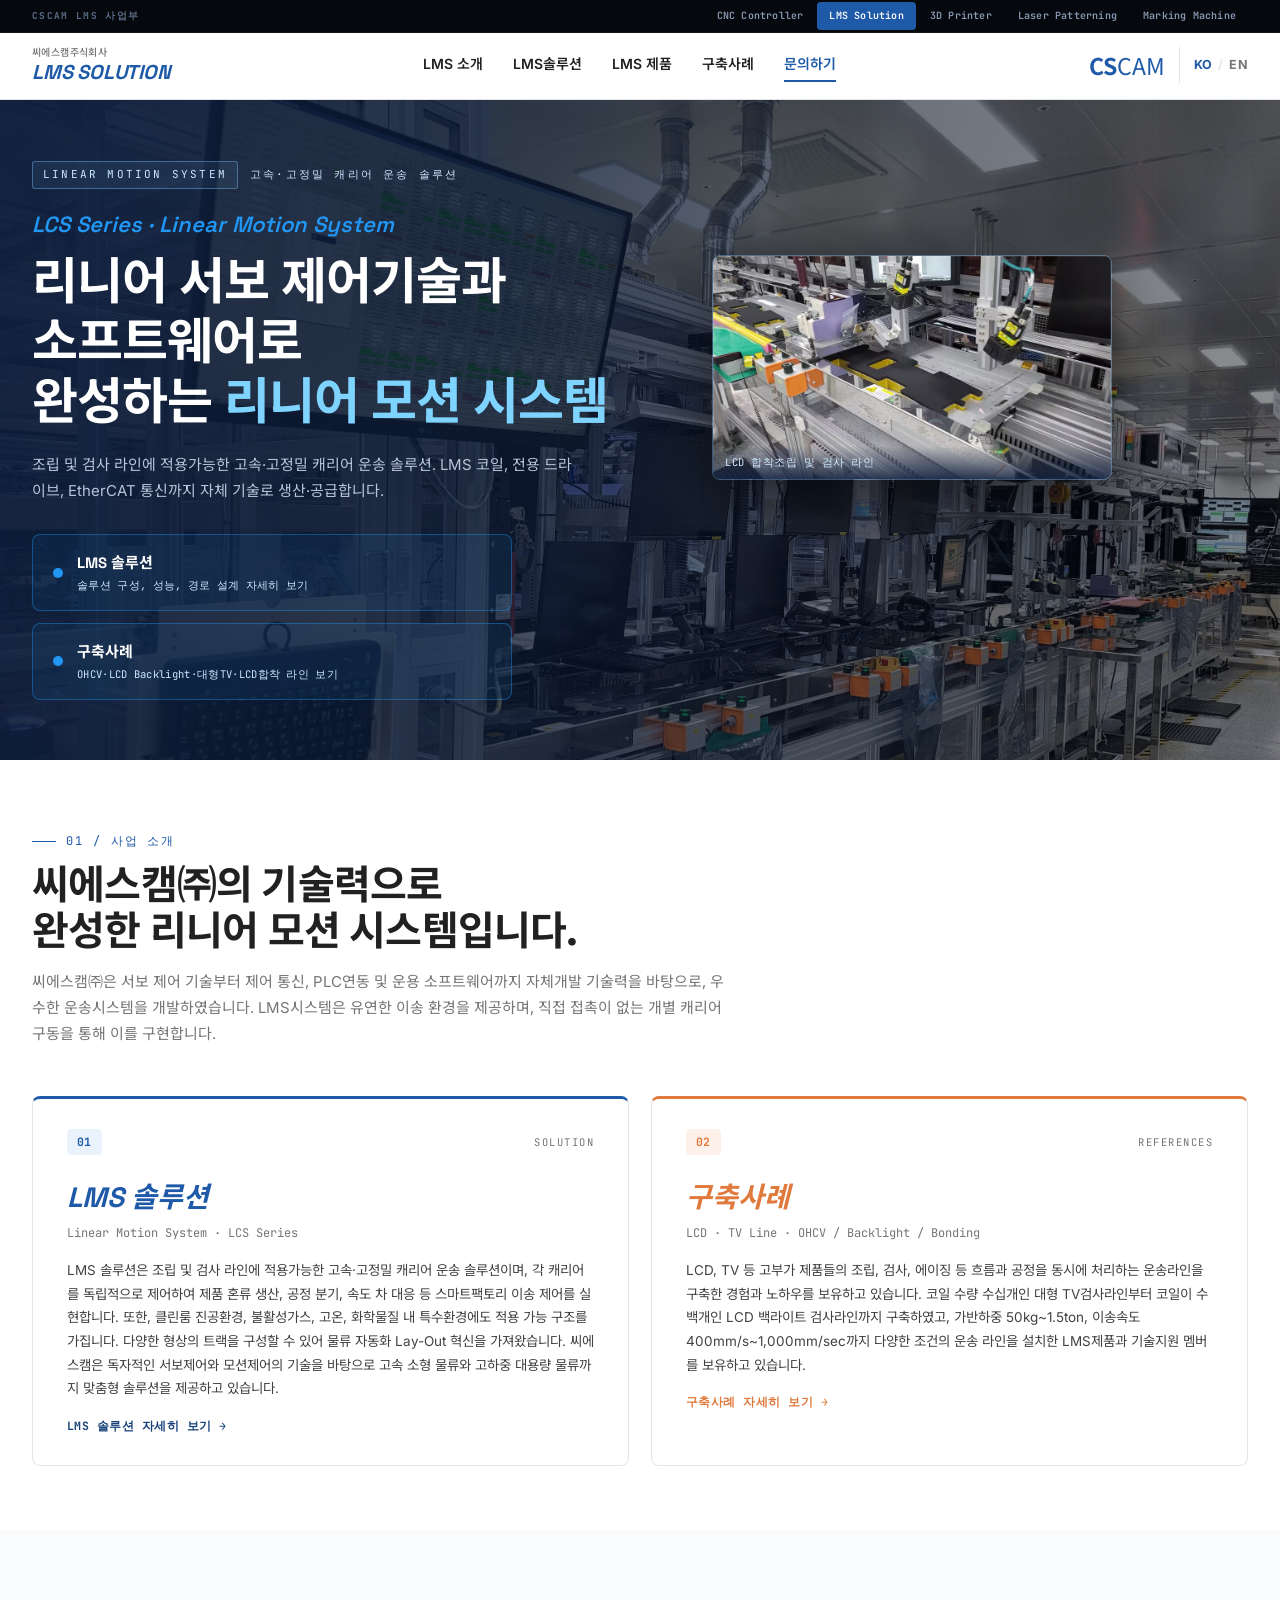
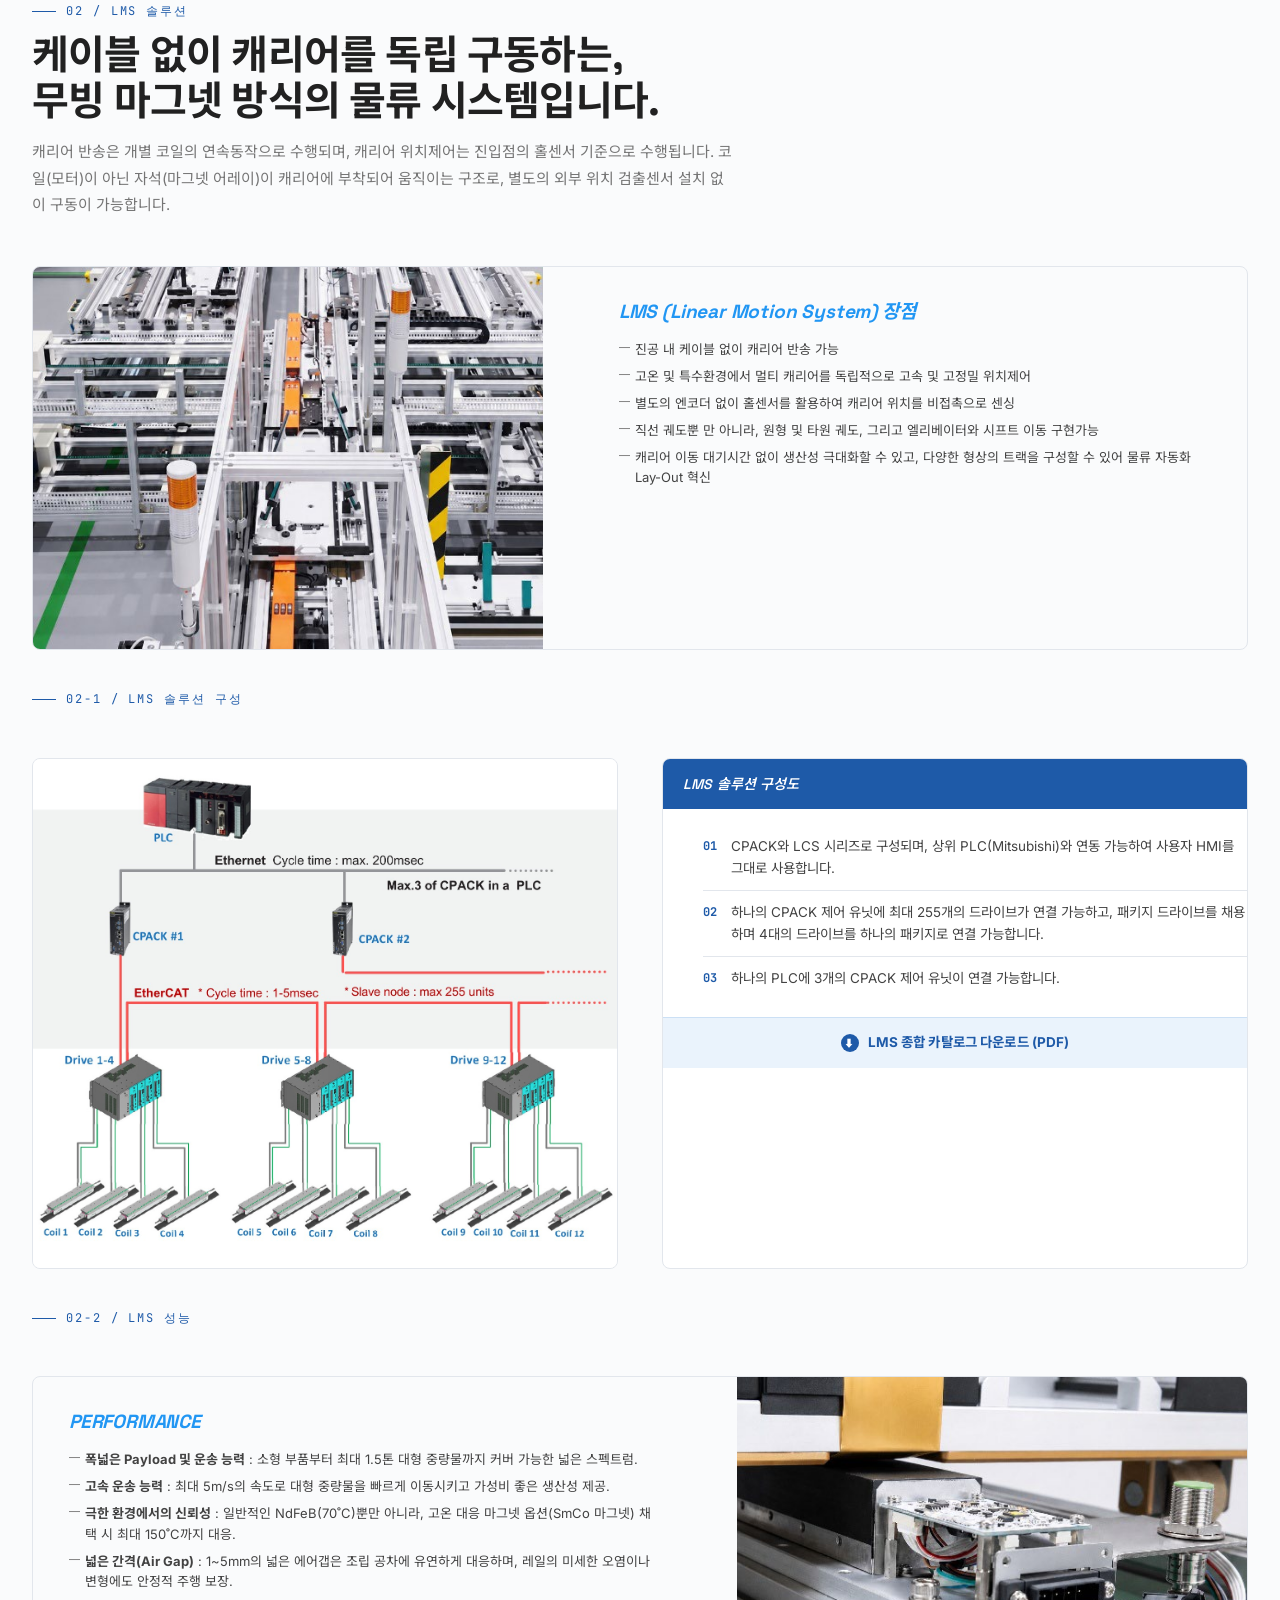
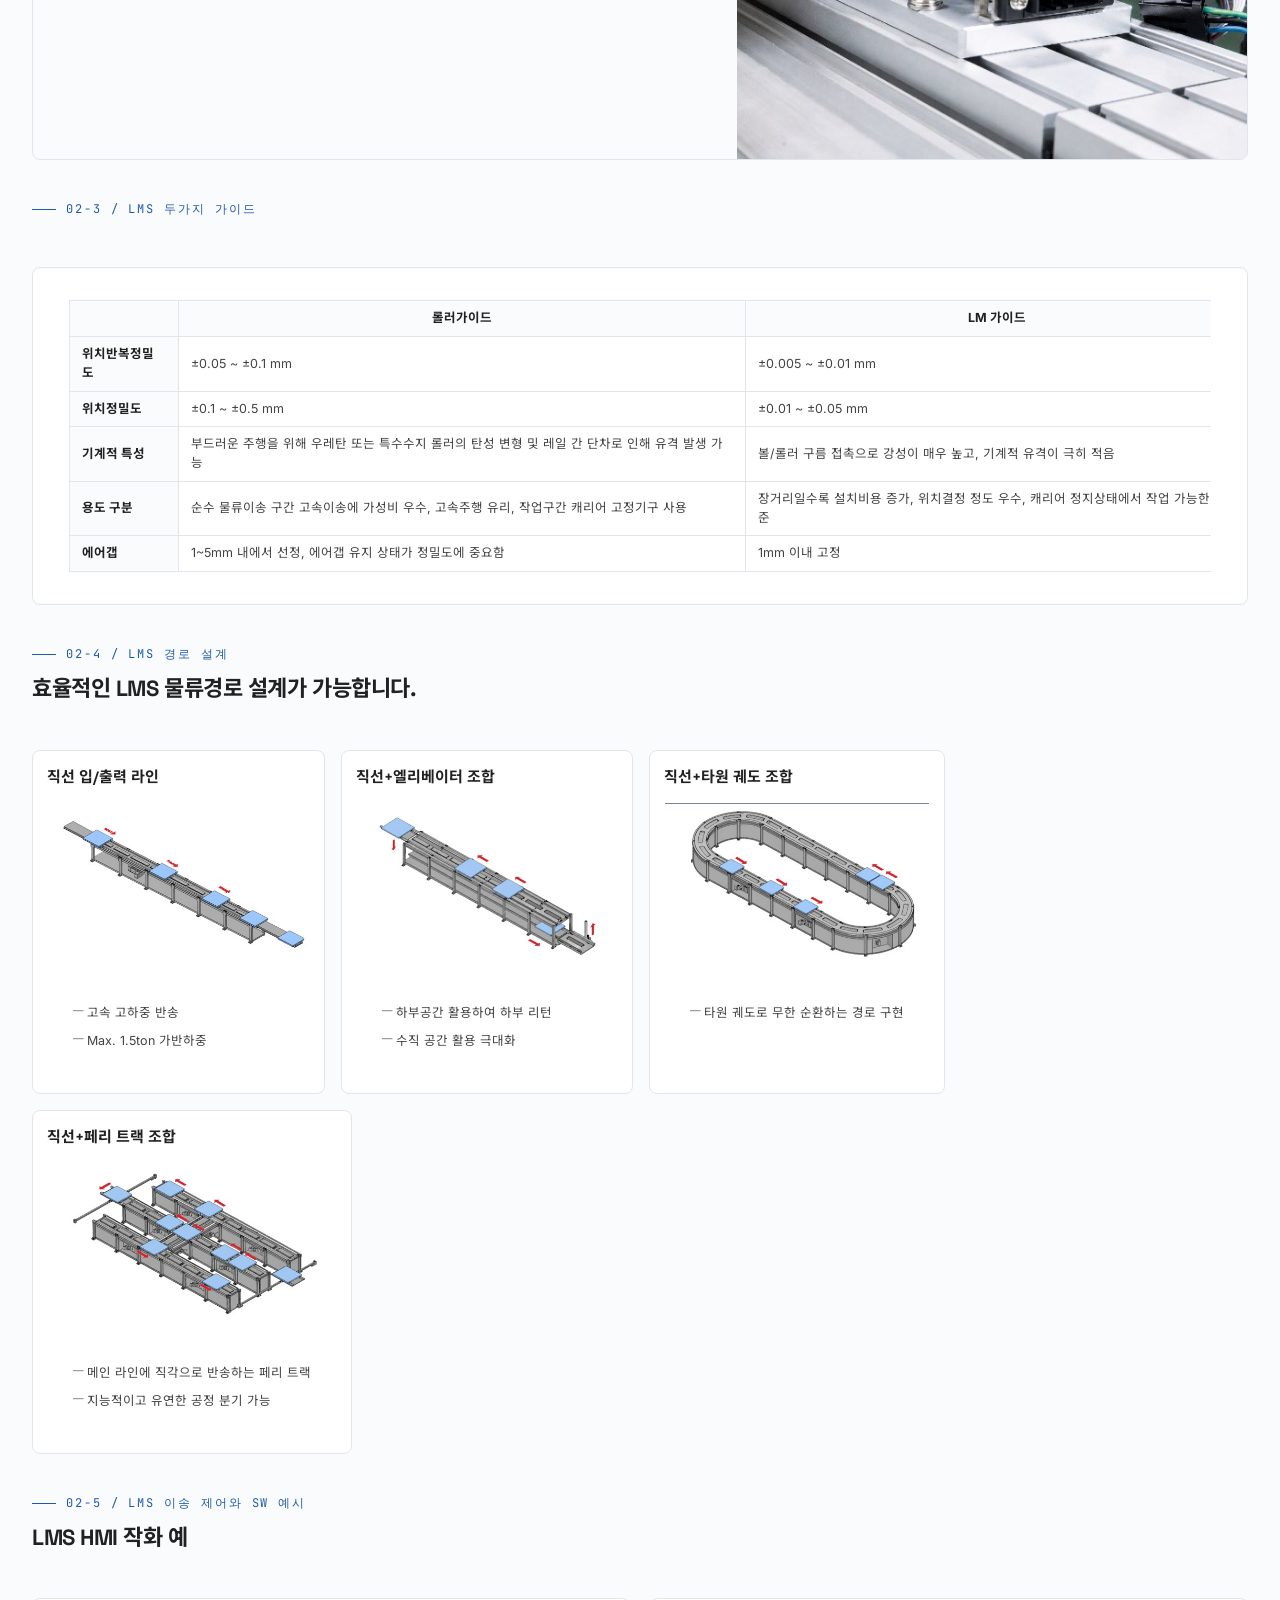
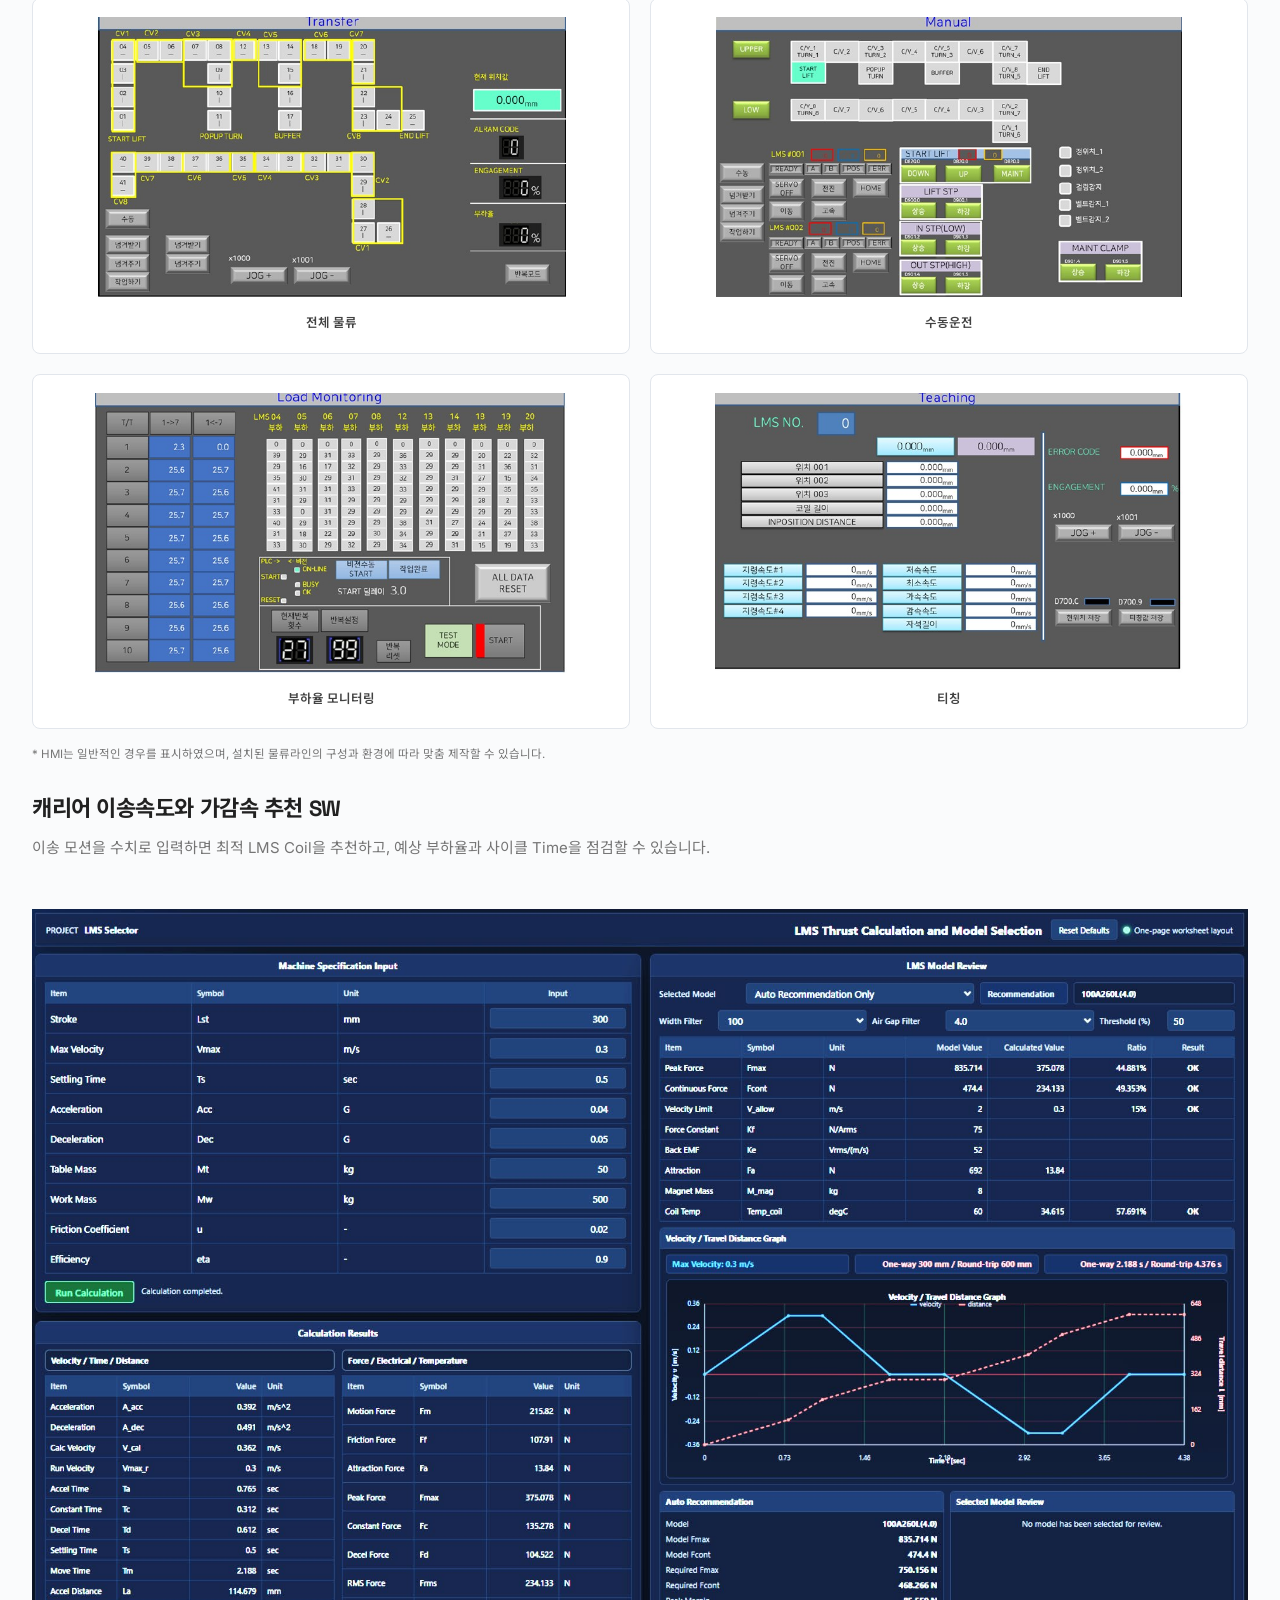
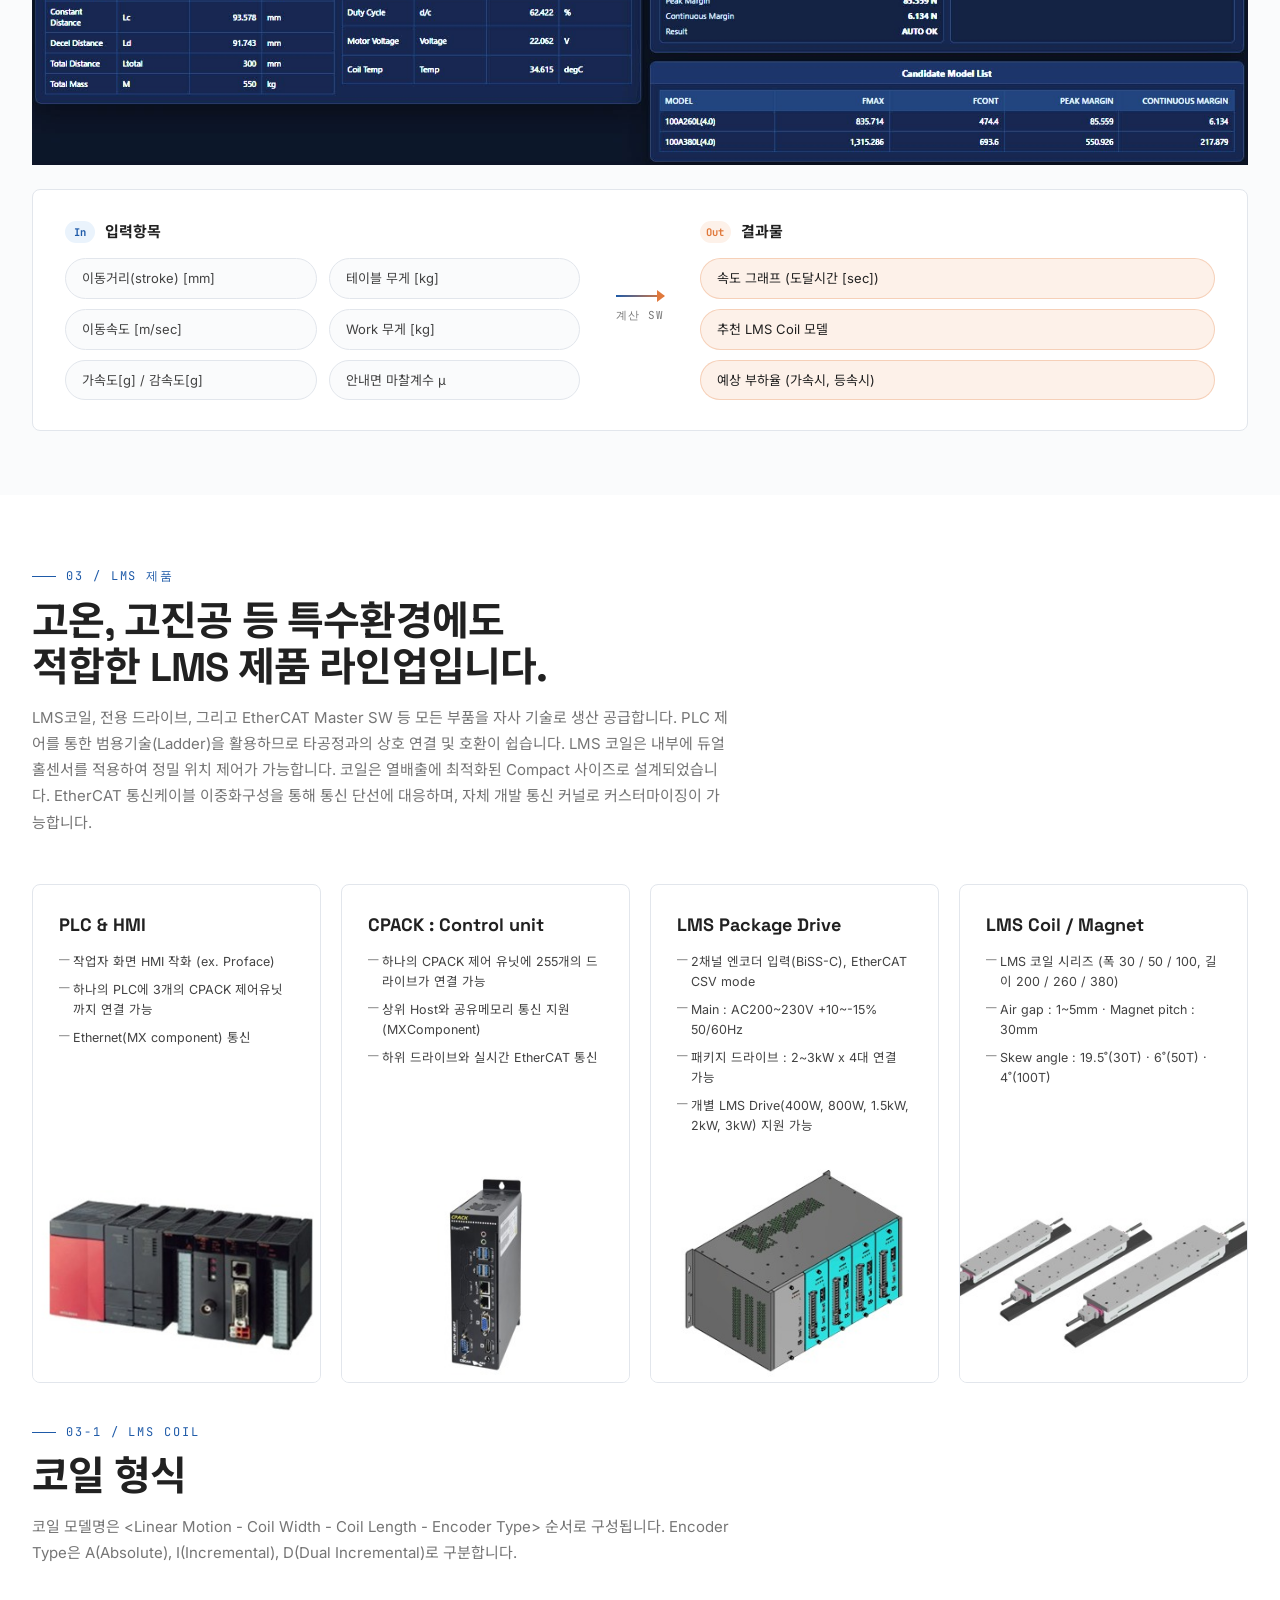
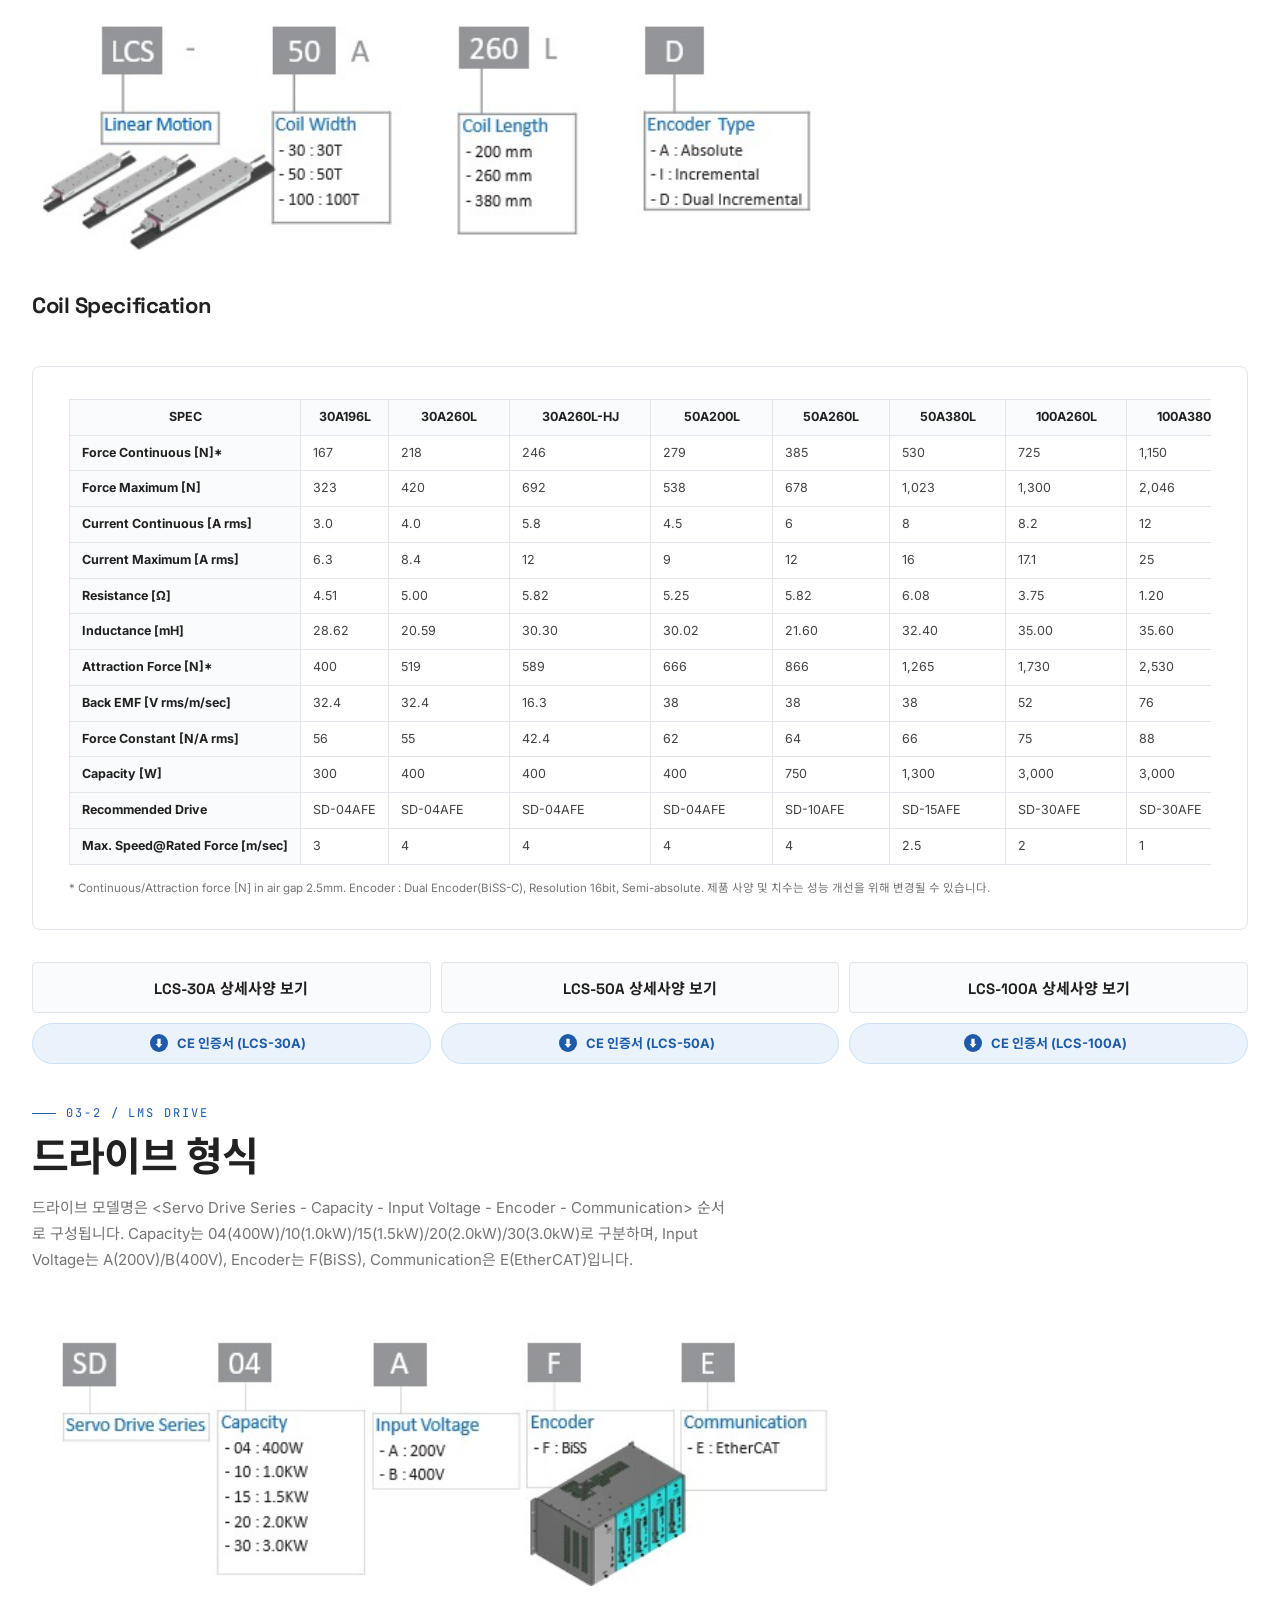
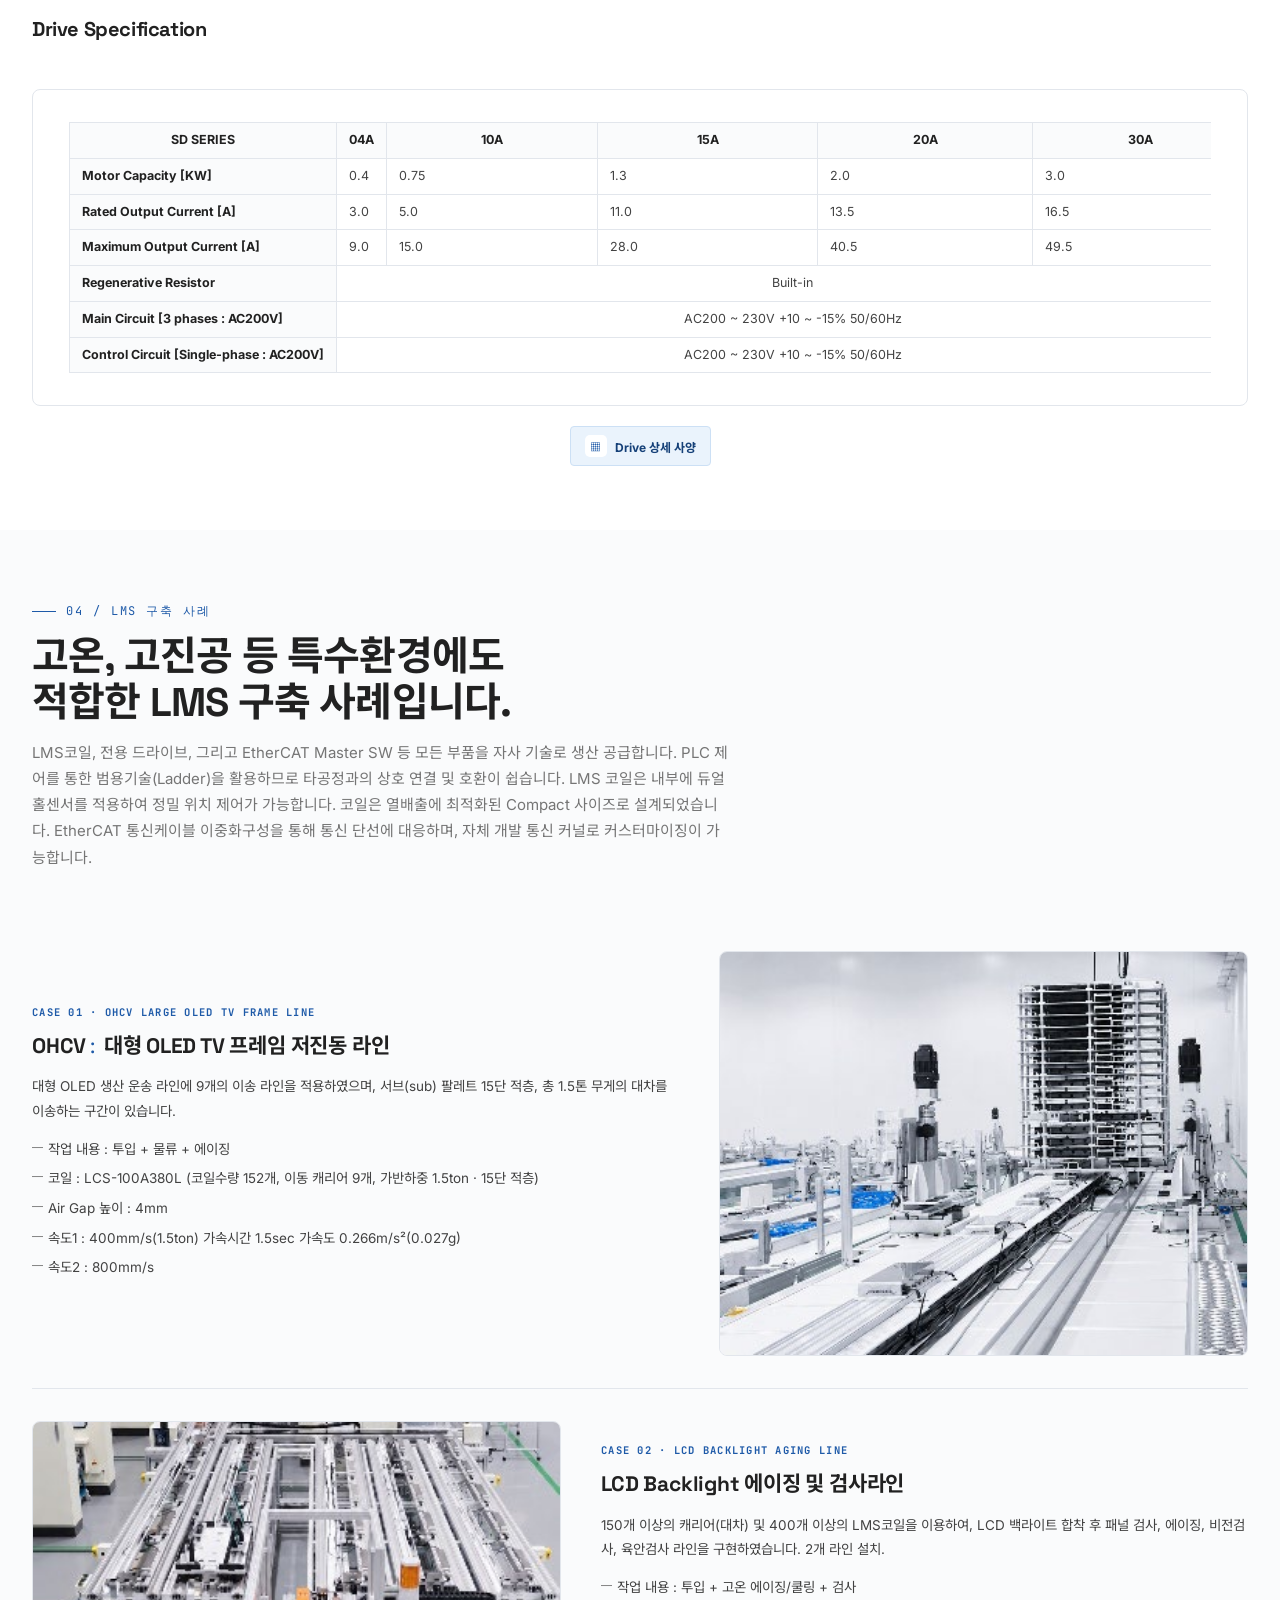
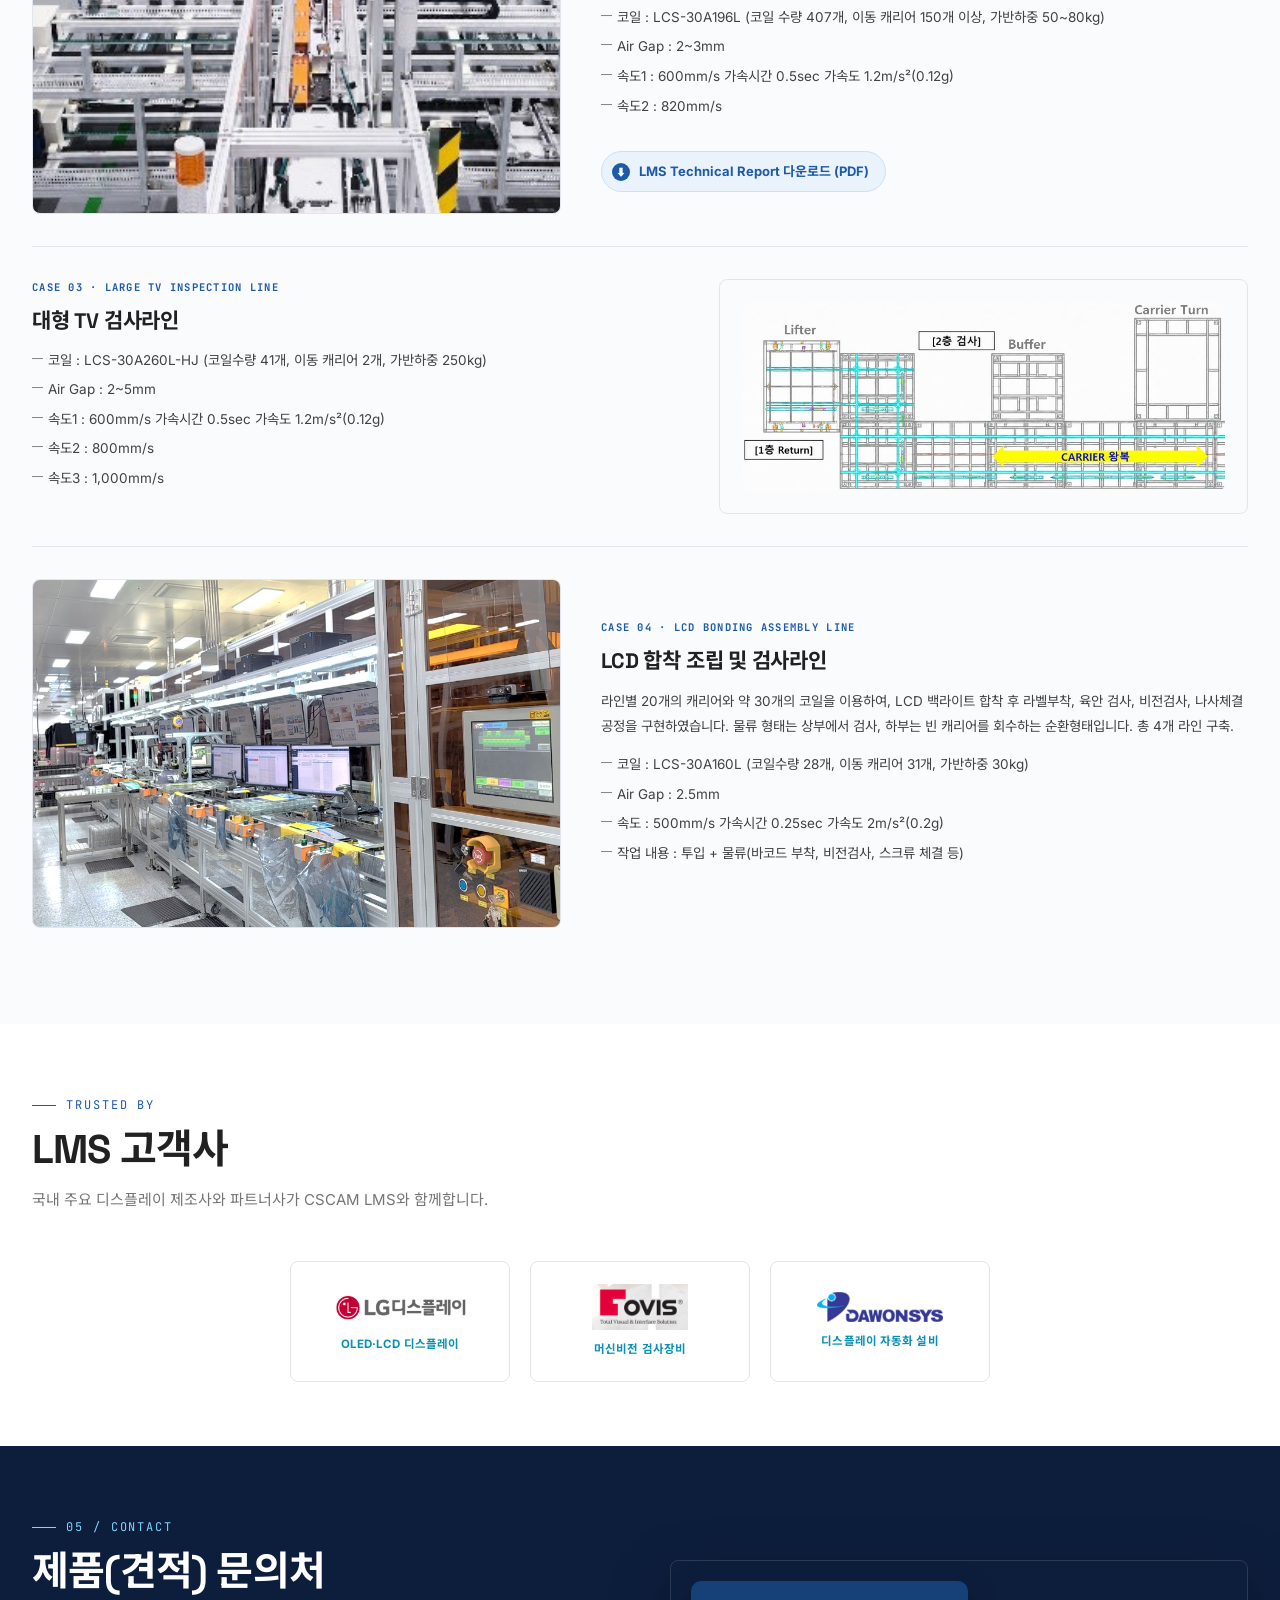
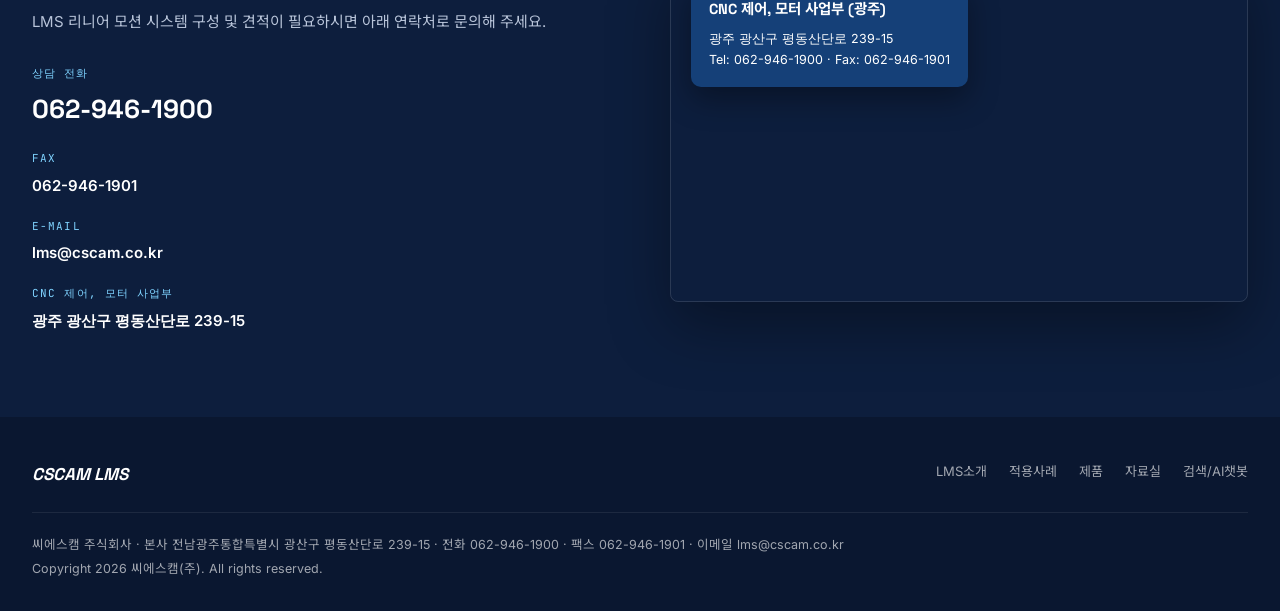
==== index.html @ 69ef6d7d "hub" ====
<!DOCTYPE html>
<html lang="ko">
<head>
<meta charset="UTF-8">
<meta name="viewport" content="width=device-width, initial-scale=1.0">
<title>CSCAM LMS | Linear Motion System</title>
<meta name="description" content="씨에스캠(주) LMS — 조립 및 검사 라인에 적용가능한 고속·고정밀 캐리어 운송 솔루션(Linear Motion System). LMS 코일, 전용 드라이브, EtherCAT 통신 기술을 자체 개발합니다.">
<link rel="stylesheet" href="assets/css/style.css">
</head>
<body>

<div class="family-bar">
  <div class="family-bar-inner">
    <span class="family-bar-label">CSCAM LMS 사업부</span>
    <nav class="family-bar-nav">
      <a href="https://cnc.cscam.co.kr/">CNC Controller</a>
      <a class="active" href="index.html">LMS Solution</a>
      <a href="https://3dp.cscam.co.kr/">3D Printer</a>
      <a href="https://laser.cscam.co.kr/">Laser Patterning</a>
      <a href="https://marking.cscam.co.kr/">Marking Machine</a>
    </nav>
  </div>
</div>

<header class="site-header" style="top:32px;">
  <div class="container">
    <a href="index.html" class="logo"><small>씨에스캠주식회사</small><div class="logo-title">LMS SOLUTION</div></a>
    <nav class="gnb">
      <a href="#lms-intro" data-nav-target="lms-intro">LMS 소개</a>
      <a href="#lms-solution" data-nav-target="lms-solution">LMS솔루션</a>
      <a href="#lms-product" data-nav-target="lms-product">LMS 제품</a>
      <a href="#cases" data-nav-target="cases">구축사례</a>
      <a href="#contact" data-nav-target="contact">문의하기</a>
    </nav>
    <div class="header-right">
      <div class="header-utility">
        <a class="brand-wordmark-link" href="https://cscam.co.kr/" aria-label="CSCAM 종합 홈페이지"><div class="brand-wordmark"><b>CS</b><span>CAM</span></div></a>
        <div class="brand-divider"></div>
        <div class="lang-switch"><a class="active" href="index.html">KO</a><span class="lang-sep">/</span><a href="en/index.html">EN</a></div>
      </div>
      <button class="nav-toggle" aria-label="메뉴 열기"><span></span><span></span><span></span></button>
    </div>
  </div>
</header>
<div class="header-spacer" style="height:calc(var(--header-h) + 32px);"></div>

<!-- HERO -->
<section class="hero">
  <div class="hero-bg"></div>
  <div class="hero-grid-overlay"><div class="hero-scanline"></div></div>
  <div class="hero-scrim"></div>
  <div class="container">
    <div class="hero-row">
    <div class="hero-inner">
      <div class="hero-badge"><span>LINEAR MOTION SYSTEM</span> 고속·고정밀 캐리어 운송 솔루션</div>
      <div class="hero-kicker">LCS Series · Linear Motion System</div>
      <h1>리니어 서보 제어기술과 <span class="nowrap">소프트웨어로</span><br>완성하는 <em>리니어 모션 시스템</em></h1>
      <p class="lede">조립 및 검사 라인에 적용가능한 고속·고정밀 캐리어 운송 솔루션. LMS 코일, 전용 드라이브, EtherCAT 통신까지 자체 기술로 생산·공급합니다.</p>
      <div class="hero-links">
        <a href="#lms-solution" class="hero-link">
          <span class="dot"></span>
          <div>
            <b>LMS 솔루션</b>
            <small>솔루션 구성, 성능, 경로 설계 자세히 보기</small>
          </div>
        </a>
        <a href="#cases" class="hero-link">
          <span class="dot"></span>
          <div>
            <b>구축사례</b>
            <small>OHCV·LCD Backlight·대형TV·LCD합착 라인 보기</small>
          </div>
        </a>
      </div>
    </div>
    <div class="hero-video">
      <video autoplay loop muted playsinline poster="assets/img/hero-video-poster.jpg">
        <source src="assets/video/hero-lms-bonding.mp4" type="video/mp4">
      </video>
      <div class="hero-video-cap">LCD 합착조립 및 검사 라인</div>
    </div>
    </div>
  </div>
</section>

<!-- 01. LMS 소개 -->
<section class="section" id="lms-intro" data-section="lms-intro">
  <div class="container">
    <div class="section-head">
      <div class="eyebrow">01 / 사업 소개</div>
      <h2 class="section-title">씨에스캠㈜의 기술력으로<br>완성한 리니어 모션 시스템입니다.</h2>
      <p class="section-desc">씨에스캠㈜은 서보 제어 기술부터 제어 통신, PLC연동 및 운용 소프트웨어까지 자체개발 기술력을 바탕으로, 우수한 운송시스템을 개발하였습니다. LMS시스템은 유연한 이송 환경을 제공하며, 직접 접촉이 없는 개별 캐리어 구동을 통해 이를 구현합니다.</p>
    </div>
    <div class="teaser-grid">
      <a class="teaser-card" href="#lms-solution">
        <div class="teaser-card-top"><span class="teaser-num">01</span><span class="teaser-cat">SOLUTION</span></div>
        <h3 class="teaser-title">LMS 솔루션</h3>
        <div class="teaser-subtitle">Linear Motion System · LCS Series</div>
        <p>LMS 솔루션은 조립 및 검사 라인에 적용가능한 고속·고정밀 캐리어 운송 솔루션이며, 각 캐리어를 독립적으로 제어하여 제품 혼류 생산, 공정 분기, 속도 차 대응 등 스마트팩토리 이송 제어를 실현합니다. 또한, 클린룸 진공환경, 불활성가스, 고온, 화학물질 내 특수환경에도 적용 가능 구조를 가집니다. 다양한 형상의 트랙을 구성할 수 있어 물류 자동화 Lay-Out 혁신을 가져왔습니다. 씨에스캠은 독자적인 서보제어와 모션제어의 기술을 바탕으로 고속 소형 물류와 고하중 대용량 물류까지 맞춤형 솔루션을 제공하고 있습니다.</p>
        <div class="more">LMS 솔루션 자세히 보기 →</div>
      </a>
      <a class="teaser-card" href="#cases">
        <div class="teaser-card-top"><span class="teaser-num">02</span><span class="teaser-cat">REFERENCES</span></div>
        <h3 class="teaser-title">구축사례</h3>
        <div class="teaser-subtitle">LCD · TV Line · OHCV / Backlight / Bonding</div>
        <p>LCD, TV 등 고부가 제품들의 조립, 검사, 에이징 등 흐름과 공정을 동시에 처리하는 운송라인을 구축한 경험과 노하우를 보유하고 있습니다. 코일 수량 수십개인 대형 TV검사라인부터 코일이 수백개인 LCD 백라이트 검사라인까지 구축하였고, 가반하중 50kg~1.5ton, 이송속도 400mm/s~1,000mm/sec까지 다양한 조건의 운송 라인을 설치한 LMS제품과 기술지원 멤버를 보유하고 있습니다.</p>
        <div class="more">구축사례 자세히 보기 →</div>
      </a>
    </div>
  </div>
</section>

<!-- 02. LMS 솔루션 -->
<section class="section alt" id="lms-solution" data-section="lms-solution">
  <div class="container">
    <div class="section-head">
      <div class="eyebrow">02 / LMS 솔루션</div>
      <h2 class="section-title">케이블 없이 캐리어를 독립 구동하는,<br>무빙 마그넷 방식의 물류 시스템입니다.</h2>
      <p class="section-desc">캐리어 반송은 개별 코일의 연속동작으로 수행되며, 캐리어 위치제어는 진입점의 홀센서 기준으로 수행됩니다. 코일(모터)이 아닌 자석(마그넷 어레이)이 캐리어에 부착되어 움직이는 구조로, 별도의 외부 위치 검출센서 설치 없이 구동이 가능합니다.</p>
    </div>
    <div class="app-card">
      <div class="app-card-img"><img src="assets/img/tech-advantage-photo.jpg" alt="LMS 캐리어 반송 라인 현장 사진"></div>
      <div class="app-card-text">
        <div class="tagline">LMS (Linear Motion System) 장점</div>
        <ul class="dash">
          <li>진공 내 케이블 없이 캐리어 반송 가능</li>
          <li>고온 및 특수환경에서 멀티 캐리어를 독립적으로 고속 및 고정밀 위치제어</li>
          <li>별도의 엔코더 없이 홀센서를 활용하여 캐리어 위치를 비접촉으로 센싱</li>
          <li>직선 궤도뿐 만 아니라, 원형 및 타원 궤도, 그리고 엘리베이터와 시프트 이동 구현가능</li>
          <li>캐리어 이동 대기시간 없이 생산성 극대화할 수 있고, 다양한 형상의 트랙을 구성할 수 있어 물류 자동화 Lay-Out 혁신</li>
        </ul>
      </div>
    </div>

    <div class="section-head" style="margin-top:32px;">
      <div class="eyebrow">02-1 / LMS 솔루션 구성</div>
    </div>
    <div class="split">
      <div class="split-media flush">
        <div class="panel-body"><img src="assets/img/solutions-architecture.jpg" alt="LMS 솔루션 구성 - PLC, CPACK, EtherCAT, Drive, Coil 아키텍처 다이어그램"></div>
      </div>
      <div class="split-text">
        <div class="feature-box">
          <div class="panel-head">LMS 솔루션 구성도</div>
          <ol class="feature-list">
            <li><span class="num">01</span><span>CPACK와 LCS 시리즈로 구성되며, 상위 PLC(Mitsubishi)와 연동 가능하여 사용자 HMI를 그대로 사용합니다.</span></li>
            <li><span class="num">02</span><span>하나의 CPACK 제어 유닛에 최대 255개의 드라이브가 연결 가능하고, 패키지 드라이브를 채용하며 4대의 드라이브를 하나의 패키지로 연결 가능합니다.</span></li>
            <li><span class="num">03</span><span>하나의 PLC에 3개의 CPACK 제어 유닛이 연결 가능합니다.</span></li>
          </ol>
          <a class="feature-box-link" href="assets/docs/LMS-catalog-2026.pdf" download="LMS_종합카탈로그_2026.pdf"><span class="ico">⬇</span>LMS 종합 카탈로그 다운로드 (PDF)</a>
        </div>
      </div>
    </div>

    <div class="section-head" style="margin-top:32px;">
      <div class="eyebrow">02-2 / LMS 성능</div>
    </div>
    <div class="app-card reverse">
      <div class="app-card-img"><img src="assets/img/performance-photo.jpg" alt="LMS 코일 및 캐리어 구동부 클로즈업 사진"></div>
      <div class="app-card-text">
        <div class="tagline">PERFORMANCE</div>
        <ul class="dash">
          <li><b>폭넓은 Payload 및 운송 능력</b> : 소형 부품부터 최대 1.5톤 대형 중량물까지 커버 가능한 넓은 스펙트럼.</li>
          <li><b>고속 운송 능력</b> : 최대 5m/s의 속도로 대형 중량물을 빠르게 이동시키고 가성비 좋은 생산성 제공.</li>
          <li><b>극한 환경에서의 신뢰성</b> : 일반적인 NdFeB(70˚C)뿐만 아니라, 고온 대응 마그넷 옵션(SmCo 마그넷) 채택 시 최대 150˚C까지 대응.</li>
          <li><b>넓은 간격(Air Gap)</b> : 1~5mm의 넓은 에어갭은 조립 공차에 유연하게 대응하며, 레일의 미세한 오염이나 변형에도 안정적 주행 보장.</li>
        </ul>
      </div>
    </div>

    <div class="section-head" style="margin-top:32px;">
      <div class="eyebrow">02-3 / LMS 두가지 가이드</div>
    </div>
    <div class="spec-table-wrap">
      <div class="spec-table-scroll">
      <table class="spec-table">
      <thead><tr><th></th><th>롤러가이드</th><th>LM 가이드</th></tr></thead>
      <tbody>
      <tr><th>위치반복정밀도</th><td>±0.05 ~ ±0.1 mm</td><td>±0.005 ~ ±0.01 mm</td></tr>
      <tr><th>위치정밀도</th><td>±0.1 ~ ±0.5 mm</td><td>±0.01 ~ ±0.05 mm</td></tr>
      <tr><th>기계적 특성</th><td>부드러운 주행을 위해 우레탄 또는 특수수지 롤러의 탄성 변형 및 레일 간 단차로 인해 유격 발생 가능</td><td>볼/롤러 구름 접촉으로 강성이 매우 높고, 기계적 유격이 극히 적음</td></tr>
      <tr><th>용도 구분</th><td>순수 물류이송 구간 고속이송에 가성비 우수, 고속주행 유리, 작업구간 캐리어 고정기구 사용</td><td>장거리일수록 설치비용 증가, 위치결정 정도 우수, 캐리어 정지상태에서 작업 가능한 수준</td></tr>
      <tr><th>에어갭</th><td>1~5mm 내에서 선정, 에어갭 유지 상태가 정밀도에 중요함</td><td>1mm 이내 고정</td></tr>
      </tbody>
      </table>
      </div>
    </div>

    <div class="section-head" style="margin-top:32px;">
      <div class="eyebrow">02-4 / LMS 경로 설계</div>
      <h3 class="section-title" style="font-size:22px;">효율적인 LMS 물류경로 설계가 가능합니다.</h3>
    </div>
    <div class="prod-grid prod-grid-path">
      <div class="prod-card">
        <div class="panel-head-plain">직선 입/출력 라인</div>
        <div class="prod-media"><img src="assets/img/path-straight.jpg" alt="직선 입/출력 라인 레이아웃"></div>
        <div class="prod-text">
          <ul class="dash"><li>고속 고하중 반송</li><li>Max. 1.5ton 가반하중</li></ul>
        </div>
      </div>
      <div class="prod-card">
        <div class="panel-head-plain">직선+엘리베이터 조합</div>
        <div class="prod-media"><img src="assets/img/path-elevator.jpg" alt="직선+엘리베이터 조합의 수직 순환라인 레이아웃"></div>
        <div class="prod-text">
          <ul class="dash"><li>하부공간 활용하여 하부 리턴</li><li>수직 공간 활용 극대화</li></ul>
        </div>
      </div>
      <div class="prod-card">
        <div class="panel-head-plain">직선+타원 궤도 조합</div>
        <div class="prod-media"><img src="assets/img/path-oval.jpg" alt="직선+타원 궤도 조합의 수평 순환 라인 레이아웃"></div>
        <div class="prod-text">
          <ul class="dash"><li>타원 궤도로 무한 순환하는 경로 구현</li></ul>
        </div>
      </div>
      <div class="prod-card">
        <div class="panel-head-plain">직선+페리 트랙 조합</div>
        <div class="prod-media"><img src="assets/img/path-ferry.jpg" alt="직선+페리 트랙 조합의 병렬 라인 레이아웃"></div>
        <div class="prod-text">
          <ul class="dash"><li>메인 라인에 직각으로 반송하는 페리 트랙</li><li>지능적이고 유연한 공정 분기 가능</li></ul>
        </div>
      </div>
    </div>

    <div class="section-head" style="margin-top:32px;">
      <div class="eyebrow">02-5 / LMS 이송 제어와 SW 예시</div>
      <h3 class="section-title" style="font-size:22px;">LMS HMI 작화 예</h3>
    </div>
    <div class="equip-grid cols-2">
      <div class="equip-item"><div class="thumb"><img src="assets/img/hmi-transfer.jpg" alt="전체 물류 HMI 화면"></div><span>전체 물류</span></div>
      <div class="equip-item"><div class="thumb"><img src="assets/img/hmi-manual.jpg" alt="수동운전 HMI 화면"></div><span>수동운전</span></div>
      <div class="equip-item"><div class="thumb"><img src="assets/img/hmi-load-monitoring.jpg" alt="부하율 모니터링 HMI 화면"></div><span>부하율 모니터링</span></div>
      <div class="equip-item"><div class="thumb"><img src="assets/img/hmi-teaching.jpg" alt="티칭 HMI 화면"></div><span>티칭</span></div>
    </div>
    <p style="font-size:11.5px;color:var(--muted);margin-top:16px;">* HMI는 일반적인 경우를 표시하였으며, 설치된 물류라인의 구성과 환경에 따라 맞춤 제작할 수 있습니다.</p>

    <div class="section-head" style="margin-top:32px;">
      <h3 class="section-title" style="font-size:22px;">캐리어 이송속도와 가감속 추천 SW</h3>
      <p class="section-desc">이송 모션을 수치로 입력하면 최적 LMS Coil을 추천하고, 예상 부하율과 사이클 Time을 점검할 수 있습니다.</p>
    </div>
    <div class="frame"><img src="assets/img/calc-screenshot.jpg" alt="LMS Thrust Calculation and Model Selection 도구 화면"></div>
    <div class="io-flow" style="margin-top:24px;">
      <div class="io-col">
        <div class="io-col-head"><span class="io-icon">In</span>입력항목</div>
        <div class="io-chip-grid">
          <div class="io-chip">이동거리(stroke) [mm]</div>
          <div class="io-chip">테이블 무게 [kg]</div>
          <div class="io-chip">이동속도 [m/sec]</div>
          <div class="io-chip">Work 무게 [kg]</div>
          <div class="io-chip">가속도[g] / 감속도[g]</div>
          <div class="io-chip">안내면 마찰계수 μ</div>
        </div>
      </div>
      <div class="io-arrow">
        <div class="io-arrow-line"></div>
        <div class="io-arrow-label">계산 SW</div>
      </div>
      <div class="io-col">
        <div class="io-col-head io-col-head-result"><span class="io-icon">Out</span>결과물</div>
        <div class="io-chip io-chip-result">속도 그래프 (도달시간 [sec])</div>
        <div class="io-chip io-chip-result">추천 LMS Coil 모델</div>
        <div class="io-chip io-chip-result">예상 부하율 (가속시, 등속시)</div>
      </div>
    </div>
  </div>
</section>

<!-- 03. LMS 제품 -->
<section class="section" id="lms-product" data-section="lms-product">
  <div class="container">
    <div class="section-head">
      <div class="eyebrow">03 / LMS 제품</div>
      <h2 class="section-title">고온, 고진공 등 특수환경에도<br>적합한 LMS 제품 라인업입니다.</h2>
      <p class="section-desc">LMS코일, 전용 드라이브, 그리고 EtherCAT Master SW 등 모든 부품을 자사 기술로 생산 공급합니다. PLC 제어를 통한 범용기술(Ladder)을 활용하므로 타공정과의 상호 연결 및 호환이 쉽습니다. LMS 코일은 내부에 듀얼 홀센서를 적용하여 정밀 위치 제어가 가능합니다. 코일은 열배출에 최적화된 Compact 사이즈로 설계되었습니다. EtherCAT 통신케이블 이중화구성을 통해 통신 단선에 대응하며, 자체 개발 통신 커널로 커스터마이징이 가능합니다.</p>
    </div>
    <div class="prod-grid prod-grid-4">
      <div class="prod-card">
        <div class="prod-text">
          <h3>PLC &amp; HMI</h3>
          <ul class="dash">
            <li>작업자 화면 HMI 작화 (ex. Proface)</li>
            <li>하나의 PLC에 3개의 CPACK 제어유닛까지 연결 가능</li>
            <li>Ethernet(MX component) 통신</li>
          </ul>
        </div>
        <div class="prod-media"><img src="assets/img/prod-plc-hmi.jpg" alt="PLC & HMI 제품 사진"></div>
      </div>
      <div class="prod-card">
        <div class="prod-text">
          <h3>CPACK : Control unit</h3>
          <ul class="dash">
            <li>하나의 CPACK 제어 유닛에 255개의 드라이브가 연결 가능</li>
            <li>상위 Host와 공유메모리 통신 지원(MXComponent)</li>
            <li>하위 드라이브와 실시간 EtherCAT 통신</li>
          </ul>
        </div>
        <div class="prod-media"><img src="assets/img/prod-cpack.jpg" alt="CPACK Control unit 제품 사진"></div>
      </div>
      <div class="prod-card">
        <div class="prod-text">
          <h3>LMS Package Drive</h3>
          <ul class="dash">
            <li>2채널 엔코더 입력(BiSS-C), EtherCAT CSV mode</li>
            <li>Main : AC200~230V +10~-15% 50/60Hz</li>
            <li>패키지 드라이브 : 2~3kW x 4대 연결 가능</li>
            <li>개별 LMS Drive(400W, 800W, 1.5kW, 2kW, 3kW) 지원 가능</li>
          </ul>
        </div>
        <div class="prod-media"><img src="assets/img/prod-package-drive.jpg" alt="LMS Package Drive 제품 사진"></div>
      </div>
      <div class="prod-card">
        <div class="prod-text">
          <h3>LMS Coil / Magnet</h3>
          <ul class="dash">
            <li>LMS 코일 시리즈 (폭 30 / 50 / 100, 길이 200 / 260 / 380)</li>
            <li>Air gap : 1~5mm · Magnet pitch : 30mm</li>
            <li>Skew angle : 19.5˚(30T) · 6˚(50T) · 4˚(100T)</li>
          </ul>
        </div>
        <div class="prod-media"><img src="assets/img/prod-coil-magnet.jpg" alt="LMS Coil / Magnet 제품 사진"></div>
      </div>
    </div>

<!-- 03-1. LMS Coil -->
    <div class="section-head" style="margin-top:32px;">
      <div class="eyebrow">03-1 / LMS Coil</div>
      <h2 class="section-title">코일 형식</h2>
      <p class="section-desc">코일 모델명은 &lt;Linear Motion - Coil Width - Coil Length - Encoder Type&gt; 순서로 구성됩니다. Encoder Type은 A(Absolute), I(Incremental), D(Dual Incremental)로 구분합니다.</p>
    </div>
    <div class="frame classification-frame coil"><img src="assets/img/coil-classification.jpg" alt="LMS Coil Classification - LCS-50A-260L-D 코드 체계"></div>

    <div class="section-head" style="margin-top:32px;">
      <h3 class="section-title" style="font-size:22px;">Coil Specification</h3>
    </div>
    <div class="spec-table-wrap">
      <div class="spec-table-scroll">
      <table class="spec-table narrow-th">
      <thead><tr><th>SPEC</th><th>30A196L</th><th>30A260L</th><th>30A260L-HJ</th><th>50A200L</th><th>50A260L</th><th>50A380L</th><th>100A260L</th><th>100A380L</th></tr></thead>
      <tbody>
      <tr><th>Force Continuous [N]*</th><td>167</td><td>218</td><td>246</td><td>279</td><td>385</td><td>530</td><td>725</td><td>1,150</td></tr>
      <tr><th>Force Maximum [N]</th><td>323</td><td>420</td><td>692</td><td>538</td><td>678</td><td>1,023</td><td>1,300</td><td>2,046</td></tr>
      <tr><th>Current Continuous [A rms]</th><td>3.0</td><td>4.0</td><td>5.8</td><td>4.5</td><td>6</td><td>8</td><td>8.2</td><td>12</td></tr>
      <tr><th>Current Maximum [A rms]</th><td>6.3</td><td>8.4</td><td>12</td><td>9</td><td>12</td><td>16</td><td>17.1</td><td>25</td></tr>
      <tr><th>Resistance [Ω]</th><td>4.51</td><td>5.00</td><td>5.82</td><td>5.25</td><td>5.82</td><td>6.08</td><td>3.75</td><td>1.20</td></tr>
      <tr><th>Inductance [mH]</th><td>28.62</td><td>20.59</td><td>30.30</td><td>30.02</td><td>21.60</td><td>32.40</td><td>35.00</td><td>35.60</td></tr>
      <tr><th>Attraction Force [N]*</th><td>400</td><td>519</td><td>589</td><td>666</td><td>866</td><td>1,265</td><td>1,730</td><td>2,530</td></tr>
      <tr><th>Back EMF [V rms/m/sec]</th><td>32.4</td><td>32.4</td><td>16.3</td><td>38</td><td>38</td><td>38</td><td>52</td><td>76</td></tr>
      <tr><th>Force Constant [N/A rms]</th><td>56</td><td>55</td><td>42.4</td><td>62</td><td>64</td><td>66</td><td>75</td><td>88</td></tr>
      <tr><th>Capacity [W]</th><td>300</td><td>400</td><td>400</td><td>400</td><td>750</td><td>1,300</td><td>3,000</td><td>3,000</td></tr>
      <tr><th>Recommended Drive</th><td>SD-04AFE</td><td>SD-04AFE</td><td>SD-04AFE</td><td>SD-04AFE</td><td>SD-10AFE</td><td>SD-15AFE</td><td>SD-30AFE</td><td>SD-30AFE</td></tr>
      <tr><th>Max. Speed@Rated Force [m/sec]</th><td>3</td><td>4</td><td>4</td><td>4</td><td>4</td><td>2.5</td><td>2</td><td>1</td></tr>
      </tbody>
      </table>
      </div>
      <p style="font-size:11.5px;color:var(--muted);margin-top:14px;">* Continuous/Attraction force [N] in air gap 2.5mm. Encoder : Dual Encoder(BiSS-C), Resolution 16bit, Semi-absolute. 제품 사양 및 치수는 성능 개선을 위해 변경될 수 있습니다.</p>
    </div>

    <div class="spec-tab-nav" style="margin-top:32px;">
      <button class="spec-tab-btn" data-modal-open="coil-spec-30t" type="button">LCS-30A 상세사양 보기</button>
      <button class="spec-tab-btn" data-modal-open="coil-spec-50t" type="button">LCS-50A 상세사양 보기</button>
      <button class="spec-tab-btn" data-modal-open="coil-spec-100t" type="button">LCS-100A 상세사양 보기</button>
    </div>

    <div class="spec-tab-nav cert-nav">
      <a class="case-doc-link cert-link" href="assets/docs/ce-lcs-30a260l.pdf" download="CE_Certificate_LCS-30A260L.pdf"><span class="ico">⬇</span>CE 인증서 (LCS-30A)</a>
      <a class="case-doc-link cert-link" href="assets/docs/ce-lcs-50a260l.pdf" download="CE_Certificate_LCS-50A260L.pdf"><span class="ico">⬇</span>CE 인증서 (LCS-50A)</a>
      <a class="case-doc-link cert-link" href="assets/docs/ce-lcs-100a380l.pdf" download="CE_Certificate_LCS-100A380L.pdf"><span class="ico">⬇</span>CE 인증서 (LCS-100A)</a>
    </div>

    <div class="spec-modal-overlay" id="coil-spec-30t">
      <div class="spec-modal-box spec-modal-box-img">
        <button class="spec-modal-close" data-modal-close="" type="button">×</button>
        <img src="assets/img/spec-popup-30t.jpg" alt="LCS-30A196L · LCS-30A260L · LCS-30A260L-HJ 상세 사양">
      </div>
    </div>
    <div class="spec-modal-overlay" id="coil-spec-50t">
      <div class="spec-modal-box spec-modal-box-img">
        <button class="spec-modal-close" data-modal-close="" type="button">×</button>
        <img src="assets/img/spec-popup-50t.jpg" alt="LCS-50A200L · LCS-50A260L · LCS-50A380L 상세 사양">
      </div>
    </div>
    <div class="spec-modal-overlay" id="coil-spec-100t">
      <div class="spec-modal-box spec-modal-box-img">
        <button class="spec-modal-close" data-modal-close="" type="button">×</button>
        <img src="assets/img/spec-popup-100t.jpg" alt="LCS-100A260L · LCS-100A380L 상세 사양">
      </div>
    </div>

<!-- 03-2. LMS Drive -->
    <div class="section-head" style="margin-top:32px;">
      <div class="eyebrow">03-2 / LMS Drive</div>
      <h2 class="section-title">드라이브 형식</h2>
      <p class="section-desc">드라이브 모델명은 &lt;Servo Drive Series - Capacity - Input Voltage - Encoder - Communication&gt; 순서로 구성됩니다. Capacity는 04(400W)/10(1.0kW)/15(1.5kW)/20(2.0kW)/30(3.0kW)로 구분하며, Input Voltage는 A(200V)/B(400V), Encoder는 F(BiSS), Communication은 E(EtherCAT)입니다.</p>
    </div>
    <div class="frame classification-frame drive"><img src="assets/img/drive-classification.jpg" alt="LMS Drive Classification - SD-04-A-F-E 코드 체계"></div>

    <div class="section-head" style="margin-top:32px;">
      <h3 class="section-title" style="font-size:20px;">Drive Specification</h3>
    </div>
    <div class="spec-table-wrap">
      <div class="spec-table-scroll">
      <table class="spec-table narrow-th">
      <thead><tr><th>SD SERIES</th><th>04A</th><th>10A</th><th>15A</th><th>20A</th><th>30A</th></tr></thead>
      <tbody>
      <tr><th>Motor Capacity [KW]</th><td>0.4</td><td>0.75</td><td>1.3</td><td>2.0</td><td>3.0</td></tr>
      <tr><th>Rated Output Current [A]</th><td>3.0</td><td>5.0</td><td>11.0</td><td>13.5</td><td>16.5</td></tr>
      <tr><th>Maximum Output Current [A]</th><td>9.0</td><td>15.0</td><td>28.0</td><td>40.5</td><td>49.5</td></tr>
      <tr><th>Regenerative Resistor</th><td colspan="5" style="text-align:center;">Built-in</td></tr>
      <tr><th>Main Circuit [3 phases : AC200V]</th><td colspan="5" style="text-align:center;">AC200 ~ 230V +10 ~ -15% 50/60Hz</td></tr>
      <tr><th>Control Circuit [Single-phase : AC200V]</th><td colspan="5" style="text-align:center;">AC200 ~ 230V +10 ~ -15% 50/60Hz</td></tr>
      </tbody>
      </table>
      </div>
    </div>

    <div class="spec-links-row" style="margin-top:20px;">
      <button class="spec-modal-trigger" data-modal-open="drive-function-spec-modal" type="button"><span class="ico">▦</span><span>Drive 상세 사양</span></button>
    </div>
    <div class="spec-modal-overlay" id="drive-function-spec-modal">
      <div class="spec-modal-box">
        <button class="spec-modal-close" data-modal-close="" type="button">×</button>
        <div class="spec-table-wrap">
          <div class="stw-title"><span class="ico">▦</span>LMS Drive 상세 기능 사양</div>
          <div class="spec-table-scroll">
          <table class="spec-table narrow-th">
          <thead><tr><th>Classification</th><th>Category</th><th>Specification</th></tr></thead>
          <tbody>
          <tr><th rowspan="3">Detector</th><td>Detector Type</td><td>Hall Sensor</td></tr>
          <tr><td>Output Signal Type</td><td>Differential Line Driver (BiSS-C)</td></tr>
          <tr><td>Detector Spec &amp; Power</td><td>1-Turn : 65,536 (Serial Encoder) / DC 24V</td></tr>
          <tr><th rowspan="2">Driving System</th><td>Driving System</td><td>Sine Wave PWM Control (Using IGBT)</td></tr>
          <tr><td>Protective Function</td><td>UVLO(Undervoltage Lockout), Ready, Short Circuit Clamping, Active Miller Clamp, Desaturation Protection, Fault Signal</td></tr>
          <tr><th>Speed Control</th><td>Frequency Response</td><td>Max. 500Hz more than</td></tr>
          <tr><th></th><td>Speed Commend Input</td><td>EtherCAT speed command</td></tr>
          <tr><th></th><td>Acc/Deceleration Type</td><td>S-curve</td></tr>
          <tr><th>Position Control</th><td>Position Input</td><td>EtherCAT position command</td></tr>
          <tr><th rowspan="3">Function</th><td>Protective Function</td><td>Over-current, Over-voltage, Over-loading, Over-heating, Over-speed, Encoder, IGBT Fault, Main Power Phase, Low Voltage, etc</td></tr>
          <tr><td>Communication</td><td>EtherCAT (Parameter and Variables Monitoring)</td></tr>
          <tr><td>Temperature Detection</td><td>Motor Temperature, IGBT Temperature, PCB Temperature Detection</td></tr>
          </tbody>
          </table>
          </div>
        </div>
      </div>
    </div>
  </div>
</section>

<!-- 04. LMS 구축 사례 -->
<section class="section alt" id="cases" data-section="cases">
  <div class="container">
    <div class="section-head">
      <div class="eyebrow">04 / LMS 구축 사례</div>
      <h2 class="section-title">고온, 고진공 등 특수환경에도<br>적합한 LMS 구축 사례입니다.</h2>
      <p class="section-desc">LMS코일, 전용 드라이브, 그리고 EtherCAT Master SW 등 모든 부품을 자사 기술로 생산 공급합니다. PLC 제어를 통한 범용기술(Ladder)을 활용하므로 타공정과의 상호 연결 및 호환이 쉽습니다. LMS 코일은 내부에 듀얼 홀센서를 적용하여 정밀 위치 제어가 가능합니다. 코일은 열배출에 최적화된 Compact 사이즈로 설계되었습니다. EtherCAT 통신케이블 이중화구성을 통해 통신 단선에 대응하며, 자체 개발 통신 커널로 커스터마이징이 가능합니다.</p>
    </div>

    <div class="case-block">
      <div class="case-split">
        <div class="case-text">
          <div class="case-tag">CASE 01 · OHCV LARGE OLED TV FRAME LINE</div>
          <h3>OHCV<span class="sep">:</span> 대형 OLED TV 프레임 저진동 라인</h3>
          <p class="desc">대형 OLED 생산 운송 라인에 9개의 이송 라인을 적용하였으며, 서브(sub) 팔레트 15단 적층, 총 1.5톤 무게의 대차를 이송하는 구간이 있습니다.</p>
          <ul class="dash">
            <li>작업 내용 : 투입 + 물류 + 에이징</li>
            <li>코일 : LCS-100A380L (코일수량 152개, 이동 캐리어 9개, 가반하중 1.5ton · 15단 적층)</li>
            <li>Air Gap 높이 : 4mm</li>
            <li>속도1 : 400mm/s(1.5ton) 가속시간 1.5sec 가속도 0.266m/s²(0.027g)</li>
            <li>속도2 : 800mm/s</li>
          </ul>
        </div>
        <div class="case-media"><img src="assets/img/case-ohcv.jpg" alt="OHCV 대형 OLED TV 프레임 저진동 라인 현장 사진"></div>
      </div>
    </div>

    <div class="case-block">
      <div class="case-split media-first">
        <div class="case-media"><img src="assets/img/case-lcd-backlight-2.jpg" alt="LCD Backlight 에이징 및 검사라인 현장 사진"></div>
        <div class="case-text">
          <div class="case-tag">CASE 02 · LCD BACKLIGHT AGING LINE</div>
          <h3>LCD Backlight 에이징 및 검사라인</h3>
          <p class="desc">150개 이상의 캐리어(대차) 및 400개 이상의 LMS코일을 이용하여, LCD 백라이트 합착 후 패널 검사, 에이징, 비전검사, 육안검사 라인을 구현하였습니다. 2개 라인 설치.</p>
          <ul class="dash">
            <li>작업 내용 : 투입 + 고온 에이징/쿨링 + 검사</li>
            <li>코일 : LCS-30A196L (코일 수량 407개, 이동 캐리어 150개 이상, 가반하중 50~80kg)</li>
            <li>Air Gap : 2~3mm</li>
            <li>속도1 : 600mm/s 가속시간 0.5sec 가속도 1.2m/s²(0.12g)</li>
            <li>속도2 : 820mm/s</li>
          </ul>
          <a class="case-doc-link" href="assets/docs/LMS-technical-report.pdf" download="LMS_Technical_Report_rev06.pdf"><span class="ico">⬇</span>LMS Technical Report 다운로드 (PDF)</a>
        </div>
      </div>
    </div>

    <div class="case-block">
      <div class="case-split">
        <div class="case-text">
          <div class="case-tag">CASE 03 · LARGE TV INSPECTION LINE</div>
          <h3>대형 TV 검사라인</h3>
          <ul class="dash">
            <li>코일 : LCS-30A260L-HJ (코일수량 41개, 이동 캐리어 2개, 가반하중 250kg)</li>
            <li>Air Gap : 2~5mm</li>
            <li>속도1 : 600mm/s 가속시간 0.5sec 가속도 1.2m/s²(0.12g)</li>
            <li>속도2 : 800mm/s</li>
            <li>속도3 : 1,000mm/s</li>
          </ul>
        </div>
        <div class="case-media diagram"><img src="assets/img/case-large-tv-diagram.jpg" alt="대형 TV 검사라인 레이아웃 도면"></div>
      </div>
    </div>

    <div class="case-block">
      <div class="case-split media-first">
        <div class="case-media"><img src="assets/img/case-lcd-bonding.jpg" alt="LCD 합착 조립 및 검사라인 현장 사진"></div>
        <div class="case-text">
          <div class="case-tag">CASE 04 · LCD BONDING ASSEMBLY LINE</div>
          <h3>LCD 합착 조립 및 검사라인</h3>
          <p class="desc">라인별 20개의 캐리어와 약 30개의 코일을 이용하여, LCD 백라이트 합착 후 라벨부착, 육안 검사, 비전검사, 나사체결 공정을 구현하였습니다. 물류 형태는 상부에서 검사, 하부는 빈 캐리어를 회수하는 순환형태입니다. 총 4개 라인 구축.</p>
          <ul class="dash">
            <li>코일 : LCS-30A160L (코일수량 28개, 이동 캐리어 31개, 가반하중 30kg)</li>
            <li>Air Gap : 2.5mm</li>
            <li>속도 : 500mm/s 가속시간 0.25sec 가속도 2m/s²(0.2g)</li>
            <li>작업 내용 : 투입 + 물류(바코드 부착, 비전검사, 스크류 체결 등)</li>
          </ul>
        </div>
      </div>
    </div>
  </div>
</section>

<!-- LMS 고객사 -->
<section class="section">
  <div class="container">
    <div class="section-head">
      <div class="eyebrow">Trusted By</div>
      <h2 class="section-title">LMS 고객사</h2>
      <p class="section-desc">국내 주요 디스플레이 제조사와 파트너사가 CSCAM LMS와 함께합니다.</p>
    </div>
    <div class="client-static-grid">
      <div class="client-logo-card"><img src="assets/img/clients/lg-display.png" alt="LG디스플레이"><span class="cindustry">OLED·LCD 디스플레이</span></div>
      <div class="client-logo-card"><img src="assets/img/clients/fovis.png" alt="Fovis"><span class="cindustry">머신비전 검사장비</span></div>
      <div class="client-logo-card"><img src="assets/img/clients/dawonsys.png" alt="DAWONSYS"><span class="cindustry">디스플레이 자동화 설비</span></div>
    </div>
  </div>
</section>

<!-- 05. 제품 문의 및 사업부 위치 -->
<section class="contact-band" id="contact" data-section="contact">
  <div class="container">
    <div class="contact-grid">
      <div class="contact-info-col">
        <div class="eyebrow on-dark">05 / Contact</div>
        <h2 class="section-title" style="color:#fff;">제품(견적) 문의처</h2>
        <p class="section-desc" style="color:#b8c4d9;">LMS 리니어 모션 시스템 구성 및 견적이 필요하시면 아래 연락처로 문의해 주세요.</p>
        <div class="contact-item">
          <div class="k">상담 전화</div>
          <div class="v">062-946-1900</div>
        </div>
        <div class="contact-item">
          <div class="k">Fax</div>
          <div class="v small">062-946-1901</div>
        </div>
        <div class="contact-item">
          <div class="k">E-mail</div>
          <div class="v small">lms@cscam.co.kr</div>
        </div>
        <div class="contact-item">
          <div class="k">CNC 제어, 모터 사업부</div>
          <div class="v small">광주 광산구 평동산단로 239-15</div>
        </div>
      </div>
      <div class="map-card">
        <iframe allowfullscreen="" class="map-embed" loading="lazy" referrerpolicy="no-referrer-when-downgrade" src="https://www.google.com/maps?q=%EA%B4%91%EC%A3%BC+%EA%B4%91%EC%82%B0%EA%B5%AC+%ED%8F%89%EB%8F%99%EC%82%B0%EB%8B%A8%EB%A1%9C+239-15&amp;output=embed" title="씨에스캠(주) 지도"></iframe>
        <div class="map-label">
          <strong>CNC 제어, 모터 사업부 (광주)</strong>
          <span class="addr">광주 광산구 평동산단로 239-15</span>
          Tel: 062-946-1900 · Fax: 062-946-1901
        </div>
      </div>
    </div>
  </div>
</section>

<footer class="site-footer">
  <div class="container">
    <div class="foot-top">
      <div class="foot-logo">CS<span>CAM</span> LMS</div>
      <nav class="foot-links">
        <a href="#lms-intro">LMS소개</a>
        <a href="#cases">적용사례</a>
        <a href="#lms-product">제품</a>
        <a href="#contact">자료실</a>
        <a href="#contact">검색/AI챗봇</a>
      </nav>
    </div>
    <div class="foot-info">
      씨에스캠 주식회사 &middot; 본사 전남광주통합특별시 광산구 평동산단로 239-15 &middot; 전화 062-946-1900 &middot; 팩스 062-946-1901 &middot; 이메일 lms@cscam.co.kr<br>
      Copyright 2026 씨에스캠(주). All rights reserved.
    </div>
  </div>
</footer>

<script src="assets/js/main.js"></script>
<script>
(function(){
  window.cscamLocalNavFix = true;
  var isLocal = location.protocol === "file:";
  var isGhPages = location.hostname === "cih2000.github.io";
  if (!isLocal && !isGhPages) return;
  var map = {
    "https://cscam.co.kr/": { local: "../cscam-hub/index.html", gh: "https://cih2000.github.io/cscam-hub/index.html" },
    "https://cnc.cscam.co.kr/": { local: "../cscam-cnc/index.html", gh: "https://cih2000.github.io/cscam-cnc/index.html" },
    "https://3dp.cscam.co.kr/": { local: "../cscam-3dp/index.html", gh: "https://cih2000.github.io/cscam-3dp/index.html" },
    "https://laser.cscam.co.kr/": { local: "../cscam-engraving/index.html", gh: "https://cih2000.github.io/cscam-engraving/index.html" },
    "https://marking.cscam.co.kr/": { local: "../cscam-marking/index.html", gh: "https://cih2000.github.io/cscam-marking/index.html" }
  };
  document.querySelectorAll(".family-bar-nav a, .drawer a, .brand-wordmark-link").forEach(function(a){
    var href = a.getAttribute("href");
    var entry = map[href];
    if (entry) a.setAttribute("href", isLocal ? entry.local : entry.gh);
  });
})();
</script>
</body>
</html>
---- assets/css/style.css ----
/* ============================================================
   CSCAM LMS (LMS.cscam.kr) — LMS_new01 design system
   Adapted from the cnc_new5 design system, which was itself built to
   match the tone/method of the CSCAM 3D PRINTER division site
   (kookai2026.github.io/cscam-homepage/sites/3dprinter)
   — dark navy hero, JetBrains Mono eyebrow labels, Space Grotesk
   display type, numbered section system, spec-card product grids.
   ============================================================ */

@import url("https://fonts.googleapis.com/css2?family=Inter:wght@400;500;600;700;800&family=Noto+Sans+KR:wght@300;400;500;700;900&family=Space+Grotesk:wght@400;500;600;700&family=JetBrains+Mono:wght@400;500;600;700&display=swap");

:root {
  --navy: #0d1e3d;
  --navy-2: #0a1730;
  --blue: #1e5aa8;
  --blue-dark: #154078;
  --blue-bright: #2196f3;
  --blue-sky: #7fd3ff;
  --blue-050: #eaf3fc;
  --blue-100: #cce0f5;
  --blue-200: #bbdefb;
  --orange: #e0793c;
  --orange-050: #fdf1e9;
  --ink: #212121;
  --body: #424242;
  --muted: #757575;
  --border: #e2e6ec;
  --bg-alt: #fafbfc;
  --bg-alt2: #f2f5f9;
  --white: #ffffff;
  --radius-sm: 4px;
  --radius-md: 8px;
  --radius-lg: 14px;
  --shadow-sm: 0 2px 10px rgba(13, 30, 61, 0.06);
  --shadow-md: 0 10px 30px rgba(13, 30, 61, 0.14);
  --container: 1320px;
  --header-h: 68px;
}

* { box-sizing: border-box; }
html { scroll-behavior: smooth; }
[id] { scroll-margin-top: calc(var(--header-h) + 32px + 20px); }
body {
  margin: 0;
  font-family: "Inter", "Noto Sans KR", -apple-system, sans-serif;
  color: var(--body);
  background: var(--white);
  line-height: 1.6;
  -webkit-font-smoothing: antialiased;
}
img { max-width: 100%; display: block; }
a { color: inherit; text-decoration: none; }
ul { margin: 0; padding: 0; list-style: none; }
h1, h2, h3, h4, h5, p { margin: 0; }
.container { max-width: var(--container); margin: 0 auto; padding: 0 32px; }

/* ---------------- Header ---------------- */
.site-header {
  position: fixed;
  top: 0; left: 0; right: 0;
  z-index: 100;
  height: var(--header-h);
  display: flex;
  align-items: center;
  background: rgba(255, 255, 255, 0.96);
  backdrop-filter: blur(10px);
  border-bottom: 1px solid var(--border);
}
.site-header .container { display: flex; align-items: center; justify-content: space-between; width: 100%; }
.logo { display: block; line-height: 1.25; }
.logo small {
  display: block; font-family: "Inter", "Noto Sans KR", sans-serif; font-size: 10px; font-weight: 500;
  color: var(--muted); letter-spacing: .04em; margin-bottom: 2px;
}
.logo .logo-title {
  font-family: "Space Grotesk", sans-serif;
  font-weight: 700;
  font-style: italic;
  font-size: 20px;
  color: var(--blue);
  letter-spacing: -.01em;
}
.logo span { font-weight: 400; }
.gnb { display: flex; gap: 30px; }
.gnb a {
  color: var(--ink);
  font-size: 14px;
  font-weight: 600;
  padding: 4px 0;
  border-bottom: 2px solid transparent;
  transition: color 0.15s, border-color 0.15s;
}
.gnb a:hover, .gnb a.active { color: var(--blue); border-color: var(--blue); }
.header-right { display: flex; align-items: center; gap: 14px; }
.header-utility { display: flex; align-items: center; gap: 10px; }
.brand-wordmark { display: flex; align-items: baseline; font-family: Verdana, "Noto Sans KR", sans-serif; font-size: 23px; color: var(--blue); }
.brand-wordmark b { font-weight: 700; }
.brand-wordmark span { font-weight: 400; }
.brand-divider { width: 1px; height: 36px; background: var(--border); margin: 0 4px; }
.header-utility .lang-switch { margin-left: 0; }
.lang-switch { display: flex; align-items: center; gap: 6px; margin-left: 22px; font-size: 12.5px; font-weight: 700; letter-spacing: .02em; }
.lang-switch a { color: var(--muted); }
.lang-switch a.active { color: var(--blue); }
.lang-switch .lang-sep { color: var(--border); }
@media (max-width: 900px) { .lang-switch { margin-left: 12px; } }
.nav-toggle {
  display: none;
  flex-direction: column;
  gap: 5px;
  width: 26px;
  background: none;
  border: none;
  cursor: pointer;
  padding: 4px;
}
.nav-toggle span { height: 2px; background: var(--ink); border-radius: 2px; transition: transform 0.2s, opacity 0.2s; }
.nav-toggle.open span:nth-child(1) { transform: translateY(7px) rotate(45deg); }
.nav-toggle.open span:nth-child(2) { opacity: 0; }
.nav-toggle.open span:nth-child(3) { transform: translateY(-7px) rotate(-45deg); }
.header-spacer { height: var(--header-h); width: 100%; }

/* ---------------- Breadcrumb ---------------- */
.breadcrumb { background: var(--bg-alt); border-bottom: 1px solid var(--border); padding: 14px 0; font-size: 13px; color: var(--muted); }
.breadcrumb a { color: var(--muted); }
.breadcrumb a:hover { color: var(--blue); }
.breadcrumb .sep { margin: 0 8px; color: #cfd8dc; }
.breadcrumb .current { color: var(--ink); font-weight: 600; }

/* ---------------- Eyebrow / numbered section label ---------------- */
.eyebrow {
  white-space: nowrap;
  display: inline-flex;
  align-items: center;
  gap: 10px;
  font-family: "JetBrains Mono", monospace;
  font-size: 12px;
  letter-spacing: .16em;
  text-transform: uppercase;
  color: var(--blue);
}
.eyebrow::before { content: ""; flex-shrink: 0; width: 24px; height: 1px; background: var(--blue); }
.eyebrow.on-dark { color: var(--blue-sky); }
.eyebrow.on-dark::before { background: var(--blue-sky); }

.section-badge {
  display: inline-block;
  font-family: "JetBrains Mono", monospace;
  font-weight: 700;
  font-size: 12px;
  letter-spacing: .16em;
  color: var(--blue);
  background: var(--blue-050);
  padding: 6px 14px;
  border-radius: var(--radius-sm);
  margin-bottom: 16px;
}

.section-title { font-family: "Space Grotesk", "Noto Sans KR", sans-serif; font-weight: 700; font-size: clamp(26px, 3.2vw, 40px); line-height: 1.15; letter-spacing: -.02em; color: var(--ink); margin: 12px 0 14px; }
.section-desc { color: var(--muted); font-size: 15px; max-width: 700px; line-height: 1.75; }

/* ---------------- Hero ---------------- */
.hero {
  position: relative;
  display: flex;
  align-items: center;
  background: var(--navy);
  color: var(--white);
  overflow: hidden;
}
.hero-bg {
  position: absolute; inset: 0; z-index: 0;
  background-image: url("../img/hero-full.jpg");
  background-size: cover;
  background-position: center;
  opacity: 1;
}
.hero-grid-overlay {
  position: absolute; inset: -40px; z-index: 1; opacity: .35;
  background-image: linear-gradient(rgba(255,255,255,.06) 1px, transparent 1px),
                     linear-gradient(90deg, rgba(255,255,255,.06) 1px, transparent 1px);
  background-size: 46px 46px;
}
.hero-scanline {
  position: absolute; top: -5%; bottom: -5%; width: 2px; left: 10%; z-index: 1;
  background: linear-gradient(180deg, transparent, var(--blue-sky) 45%, var(--blue-sky) 55%, transparent);
  box-shadow: 0 0 30px 8px rgba(127, 211, 255, .45);
  animation: scan 4.4s ease-in-out infinite;
}
@keyframes scan { 0%, 100% { left: 8%; } 50% { left: 90%; } }
.hero-scrim {
  position: absolute; inset: 0; z-index: 2;
  background: linear-gradient(100deg, rgba(13,30,61,.93) 0%, rgba(13,30,61,.68) 38%, rgba(13,30,61,.32) 65%, rgba(13,30,61,.06) 100%);
}
.hero .container { position: relative; z-index: 3; width: 100%; padding-top: 60px; padding-bottom: 60px; }
.hero-row { display: flex; align-items: flex-start; gap: 40px; }
.hero-inner { max-width: 640px; flex: 1 1 auto; }
.hero-video {
  position: relative; z-index: 3; flex: 0 0 auto;
  width: 400px; max-width: 37vw;
  aspect-ratio: 16/9;
  border-radius: var(--radius-md);
  overflow: hidden;
  border: 1px solid rgba(127,196,255,.35);
  box-shadow: 0 24px 60px rgba(0,0,0,.5);
  margin-top: 95px;
}
.hero-video video { width: 100%; height: 100%; object-fit: cover; display: block; }
.hero-video::after {
  content: ""; position: absolute; inset: 0; pointer-events: none;
  box-shadow: inset 0 0 0 1px rgba(255,255,255,.08);
}
.hero-video .hero-video-cap {
  position: absolute; left: 0; right: 0; bottom: 0; z-index: 1;
  padding: 8px 12px;
  font-family: "JetBrains Mono", monospace; font-size: 10.5px; letter-spacing: .05em; color: #cfe8ff;
  background: linear-gradient(0deg, rgba(13,30,61,.85), transparent);
}
@media (max-width: 1100px) {
  .hero-row { flex-direction: column; align-items: stretch; gap: 0; }
  .hero-video { align-self: center; margin: 28px auto 0; width: 100%; max-width: 440px; }
}
.hero-badge {
  display: inline-flex; align-items: center; gap: 12px;
  font-family: "JetBrains Mono", monospace; font-size: 11px; letter-spacing: .2em; text-transform: uppercase;
  color: #cfe8ff; margin-bottom: 18px;
}
.hero-badge span {
  padding: 4px 10px; border: 1px solid rgba(127,196,255,.4); border-radius: 3px;
  color: #cfe8ff; background: rgba(127,196,255,.08);
}
.hero-kicker { font-family: "Space Grotesk", "Noto Sans KR", sans-serif; font-style: italic; font-weight: 600; font-size: clamp(16px, 3vw, 22px); color: var(--blue-bright); margin-bottom: 10px; }
.hero h1 { font-family: "Space Grotesk", "Noto Sans KR", sans-serif; font-weight: 700; font-size: clamp(26px, 4.6vw, 50px); line-height: 1.2; letter-spacing: -.02em; margin-bottom: 20px; }
.hero h1 em { font-style: normal; color: var(--blue-sky); }
.hero h1 .nowrap { white-space: nowrap; }
.hero p.lede { color: #b8c4d9; font-size: 15px; max-width: 540px; margin-bottom: 30px; line-height: 1.75; }
.hero-links { display: flex; flex-direction: column; gap: 12px; max-width: 480px; }
.hero-link {
  display: flex; align-items: center; gap: 14px;
  padding: 16px 20px; border-radius: var(--radius-md);
  border: 1px solid rgba(33,150,243,.4); background: rgba(33,150,243,.08);
  transition: all .2s ease;
}
.hero-link:hover { border-color: var(--blue-bright); background: rgba(33,150,243,.18); transform: translateX(4px); }
.hero-link .dot { width: 10px; height: 10px; border-radius: 50%; flex-shrink: 0; background: var(--blue-bright); }
.hero-link b { display: block; font-family: "Space Grotesk", "Noto Sans KR", sans-serif; font-weight: 700; font-size: 15px; color: var(--white); }
.hero-link small { display: block; font-family: "JetBrains Mono", monospace; font-size: 10.5px; color: #cfe8ff; letter-spacing: .03em; margin-top: 2px; }

.hero-chips { display: flex; flex-wrap: wrap; gap: 10px; margin-top: 34px; padding-top: 26px; border-top: 1px solid rgba(255,255,255,.12); }
.hero-chips a {
  font-family: "JetBrains Mono", monospace; font-size: 11px; font-weight: 600; letter-spacing: .05em;
  color: #cfe8ff; border: 1px solid rgba(127,196,255,.3); padding: 7px 14px; border-radius: 999px;
  transition: all .2s ease;
}
.hero-chips a:hover { background: rgba(127,196,255,.12); border-color: var(--blue-sky); }

/* ---------------- Section wrappers ---------------- */
.section { padding: 64px 0; }
.section.alt { background: var(--bg-alt); }
.section.alt2 { background: var(--bg-alt2); }
.section.dark { background: var(--navy); color: var(--white); }
.section-head { margin-bottom: 48px; }
.section-head.center { text-align: center; max-width: 700px; margin-left: auto; margin-right: auto; }

/* ---------------- 01 사업소개: intro cards ---------------- */
.intro-grid { display: grid; grid-template-columns: repeat(2, 1fr); gap: 20px; }
.intro-card {
  background: var(--white); border: 1px solid var(--border); border-top: 3px solid var(--blue);
  border-radius: var(--radius-md); padding: 30px; display: flex; flex-direction: column; gap: 16px;
  transition: transform .18s, box-shadow .18s;
}
.intro-card:hover { transform: translateY(-3px); box-shadow: var(--shadow-md); }
.intro-card .row-top { display: flex; justify-content: space-between; align-items: center; }
.intro-card .num-chip {
  font-family: "JetBrains Mono", monospace; font-size: 10px; letter-spacing: .14em; font-weight: 700;
  background: var(--blue-050); color: var(--blue); padding: 4px 10px; border-radius: var(--radius-sm);
}
.intro-card .meta { font-family: "JetBrains Mono", monospace; font-size: 10px; letter-spacing: .1em; color: var(--muted); }
.intro-card h3 { font-family: "Space Grotesk", "Noto Sans KR", sans-serif; font-weight: 700; font-style: italic; font-size: 23px; color: var(--ink); }
.intro-card .sub { font-family: "JetBrains Mono", monospace; font-size: 11px; letter-spacing: .05em; color: var(--muted); }
.intro-card p { font-size: 13.5px; color: var(--body); line-height: 1.75; }
.intro-card .go { font-size: 13px; font-weight: 700; color: var(--blue); margin-top: auto; }

/* ---------------- Category section / product spec-card grid ---------------- */
.cat-section { padding: 96px 0; border-top: 1px solid var(--border); }
.cat-section:nth-of-type(even) { background: var(--bg-alt); }
.cat-head { display: flex; align-items: flex-end; justify-content: space-between; gap: 30px; flex-wrap: wrap; margin-bottom: 44px; }

.spec-grid { display: grid; grid-template-columns: repeat(3, 1fr); gap: 20px; }
.spec-grid.cols-2 { grid-template-columns: repeat(2, 1fr); }
.spec-grid.cols-1 { grid-template-columns: minmax(0, 420px); }
.spec-card {
  background: var(--white); border: 1px solid var(--border); border-radius: var(--radius-md);
  overflow: hidden; display: flex; flex-direction: column; transition: all .18s;
}
.spec-card:hover { border-color: var(--blue); box-shadow: var(--shadow-md); transform: translateY(-3px); }
.spec-card .thumb {
  position: relative; aspect-ratio: 4/3.1;
  background: linear-gradient(135deg, var(--bg-alt) 0%, var(--bg-alt2) 100%);
  display: flex; align-items: center; justify-content: center; overflow: hidden;
}
.spec-card .thumb .tag {
  position: absolute; top: 12px; left: 12px; z-index: 2;
  font-family: "JetBrains Mono", monospace; font-size: 9px; letter-spacing: .14em; text-transform: uppercase;
  padding: 4px 9px; border-radius: 3px; background: var(--blue); color: var(--white);
}
.spec-card .thumb img { width: 100%; height: 100%; object-fit: contain; padding: 20px; }
.spec-card .body { padding: 22px 22px 8px; flex: 1; }
.spec-card .body h3 { font-family: "Space Grotesk", "Noto Sans KR", sans-serif; font-weight: 700; font-style: italic; font-size: 21px; color: var(--blue); letter-spacing: -.01em; margin-bottom: 8px; }
.spec-card .body p { font-size: 13px; color: var(--body); line-height: 1.7; }
.spec-card .body p strong { color: var(--ink); }
.spec-card .actions { display: flex; gap: 4px; padding: 16px 12px 16px; margin-top: 12px; }
.spec-card .actions a { flex: 1; text-align: center; padding: 9px 4px; font-size: 12px; font-weight: 700; color: var(--blue); background: var(--blue-050); border-radius: 3px; transition: background .15s; }
.spec-card .actions a:hover { background: var(--blue-100); }
.spec-card .actions a.primary { background: var(--blue); color: var(--white); }
.spec-card .actions a.primary:hover { background: var(--blue-dark); }

/* Flat gallery grid (EtherCAT modules) */
.gallery-grid { display: grid; grid-template-columns: repeat(6, 1fr); gap: 16px; }
.gallery-item { background: var(--white); border: 1px solid var(--border); border-radius: var(--radius-md); padding: 14px; text-align: center; }
.gallery-item span { font-size: 12px; font-weight: 700; color: var(--body); font-family: "JetBrains Mono", monospace; letter-spacing: .01em; }
.diagram-frame { background: var(--white); border: 1px solid var(--border); border-radius: var(--radius-md); padding: 26px; text-align: center; margin-bottom: 28px; }
.diagram-frame img { margin: 0 auto; }

/* ---------------- Product detail hero ---------------- */
.detail-hero { background: var(--navy); color: var(--white); padding: 130px 0 60px; position: relative; overflow: hidden; }
.detail-hero .grid { display: grid; grid-template-columns: 1fr 1.2fr; gap: 48px; align-items: center; position: relative; z-index: 1; }
.detail-hero .chip {
  display: inline-block; font-family: "JetBrains Mono", monospace; font-size: 11px; letter-spacing: .1em; text-transform: uppercase;
  font-weight: 700; color: #cfe8ff; background: rgba(127,196,255,.12); border: 1px solid rgba(127,196,255,.35);
  padding: 5px 12px; border-radius: 3px; margin-bottom: 18px;
}
.detail-hero h1 { font-family: "Space Grotesk", "Noto Sans KR", sans-serif; font-weight: 700; font-size: clamp(24px, 3vw, 34px); line-height: 1.25; margin-bottom: 14px; letter-spacing: -.01em; }
.detail-hero .lede { color: #b8c4d9; font-size: 15px; margin-bottom: 20px; line-height: 1.7; }
.detail-hero ul.bullets { display: flex; flex-direction: column; gap: 10px; }
.detail-hero ul.bullets li { position: relative; padding-left: 20px; font-size: 13.5px; color: rgba(255,255,255,.85); }
.detail-hero ul.bullets li::before { content: ""; position: absolute; left: 0; top: 7px; width: 6px; height: 6px; border-radius: 50%; background: var(--blue-sky); }
.detail-hero .photo-frame { background: rgba(255,255,255,.06); border: 1px solid rgba(255,255,255,.14); border-radius: var(--radius-md); padding: 24px; display: flex; align-items: center; justify-content: center; }
.detail-hero .photo-frame img { max-height: 320px; object-fit: contain; }

/* ---------------- Detail sections / spec panels ---------------- */
.detail-block { padding: 76px 0; border-bottom: 1px solid var(--border); }
.detail-block:last-of-type { border-bottom: none; }
.detail-block.alt { background: var(--bg-alt); }

.split { display: grid; grid-template-columns: 1fr 1fr; gap: 44px; align-items: stretch; }
.split-media {
  background: var(--bg-alt); border: 1px solid var(--border); border-radius: var(--radius-md);
  overflow: hidden; display: flex; flex-direction: column;
}
.panel-head {
  padding: 14px 20px; background: var(--blue); color: var(--white);
  font-family: "Space Grotesk", "Noto Sans KR", sans-serif; font-weight: 600; font-style: italic; font-size: 14px; letter-spacing: .01em;
}
.split-media .panel-body { flex: 1; display: flex; align-items: center; justify-content: center; padding: 22px; }
.split-media img { width: 100%; }
.split-media.flush .panel-body { padding: 0; }
.split-media.flush img { width: 100%; height: 100%; object-fit: cover; }
.split-media .cap { margin-top: 10px; font-size: 12.5px; font-weight: 700; color: var(--muted); text-align: center; padding-bottom: 16px; }

.split-text { display: flex; flex-direction: column; }
.split-text .panel-head-plain {
  font-family: "JetBrains Mono", monospace; font-size: 11px; letter-spacing: .1em; text-transform: uppercase; color: var(--blue);
  font-weight: 700; margin-bottom: 10px;
}

/* Numbered feature box (blue header bar + numbered rows) */
.feature-box { border: 1px solid var(--border); border-radius: var(--radius-md); overflow: hidden; background: var(--white); height: 100%; }
.feature-list { display: flex; flex-direction: column; }
.feature-list li { display: flex; align-items: flex-start; gap: 16px; padding: 16px 20px; border-bottom: 1px solid var(--border); font-size: 13.5px; color: var(--body); line-height: 1.65; }
.feature-list li:last-child { border-bottom: none; }
.feature-list .num { font-family: "JetBrains Mono", monospace; font-weight: 700; font-size: 12px; color: var(--blue); flex-shrink: 0; padding-top: 1px; }
.feature-box-link {
  display: flex; align-items: center; justify-content: center; gap: 9px; padding: 14px 20px;
  font-size: 13.5px; font-weight: 700; letter-spacing: .01em; color: var(--blue);
  background: var(--blue-050); border-top: 1px solid var(--blue-100);
  transition: background .15s, color .15s;
}
.feature-box-link:hover { background: var(--blue-100); }
.feature-box-link .ico {
  display: inline-flex; align-items: center; justify-content: center;
  width: 18px; height: 18px; border-radius: 50%; background: var(--blue); color: #fff; font-size: 10px; flex-shrink: 0;
}
.case-doc-link {
  display: inline-flex; align-items: center; gap: 9px; margin-top: 10px; padding: 9px 16px 9px 10px;
  border: 1px solid var(--blue-100); border-radius: 999px; font-size: 13px; font-weight: 700; color: var(--blue);
  background: var(--blue-050); transition: background .15s, border-color .15s;
}
.case-doc-link:hover { background: var(--blue-100); border-color: var(--blue); }
.case-doc-link .ico {
  display: inline-flex; align-items: center; justify-content: center;
  width: 18px; height: 18px; border-radius: 50%; background: var(--blue); color: #fff; font-size: 10px; flex-shrink: 0;
}
.spec-tab-nav.cert-nav { margin-top: -18px; margin-bottom: 32px; }
.spec-tab-nav .cert-link { flex: 1; min-width: 160px; justify-content: center; margin-top: 0; }
.client-static-grid { display: flex; flex-wrap: wrap; gap: 20px; justify-content: center; }
.client-logo-card {
  flex: 0 0 auto; display: flex; flex-direction: column; align-items: center; justify-content: center; gap: 10px;
  background: var(--white); border: 1px solid var(--border); border-radius: var(--radius-md);
  padding: 22px 34px; min-width: 220px;
  transition: box-shadow .15s, transform .15s;
}
.client-logo-card:hover { box-shadow: var(--shadow-md); transform: translateY(-2px); }
.client-logo-card img { height: 46px; width: auto; max-width: 190px; object-fit: contain; display: block; }
.client-logo-card img[src$="lg-display.png"] { height: 36px; }
.client-logo-card img[src$="dawonsys.png"] { height: 30px; }
.client-logo-card .cindustry { font-family: "Inter", "Noto Sans KR", sans-serif; font-weight: 700; font-size: 11.5px; color: #0891b2; letter-spacing: .01em; text-align: center; }
@media (max-width: 600px) { .client-logo-card { min-width: 160px; padding: 18px 24px; } }
.split-text h3 { font-family: "Space Grotesk", "Noto Sans KR", sans-serif; font-weight: 700; font-size: 20px; color: var(--ink); margin-bottom: 16px; letter-spacing: -.01em; }
.feature-list { display: flex; flex-direction: column; }
.feature-list li {
  display: flex; gap: 14px; align-items: flex-start;
  padding: 11px 0; border-bottom: 1px solid var(--border); font-size: 13.5px; color: var(--body); line-height: 1.6;
}
.feature-list li:last-child { border-bottom: none; }
.feature-list li .li-num {
  font-family: "JetBrains Mono", monospace; font-size: 10.5px; letter-spacing: .08em; color: var(--blue-bright);
  font-weight: 700; min-width: 22px; padding-top: 2px; flex-shrink: 0;
}
.split-text ul.dash { display: flex; flex-direction: column; gap: 8px; }
.split-text ul.dash li { position: relative; padding-left: 16px; font-size: 13.5px; color: var(--body); }
.split-text ul.dash li::before { content: "—"; position: absolute; left: 0; color: var(--muted); font-size: 11px; }

/* Application zig-zag cards */
.app-card { display: flex; gap: 40px; align-items: flex-start; background: var(--bg-alt); border: 1px solid var(--border); border-radius: var(--radius-md); overflow: hidden; margin-bottom: 22px; }
.app-card:last-child { margin-bottom: 0; }
.app-card.reverse { flex-direction: row-reverse; }
.app-card-img { width: 42%; flex-shrink: 0; aspect-ratio: 4/3; overflow: hidden; }
.app-card-img img { width: 100%; height: 100%; object-fit: cover; }
.app-card-text { padding: 30px 36px; flex: 1; }
.app-card-text .tagline { font-family: "Space Grotesk", "Noto Sans KR", sans-serif; font-size: 19px; letter-spacing: -.01em; text-transform: none; font-style: italic; color: var(--blue-bright); font-weight: 700; margin-bottom: 12px; }
.app-card-text h4 { font-family: "Space Grotesk", "Noto Sans KR", sans-serif; font-weight: 700; font-style: italic; font-size: 19px; color: var(--ink); margin-bottom: 10px; }
.app-card-text ul.dash { display: flex; flex-direction: column; gap: 6px; }
.app-card-text ul.dash li { position: relative; padding-left: 16px; font-size: 13px; color: var(--body); }
.app-card-text ul.dash li::before { content: "—"; position: absolute; left: 0; color: var(--muted); font-size: 11px; }

/* Equipment photo grid */
.equip-grid { display: grid; grid-template-columns: repeat(4, 1fr); gap: 20px; }
.equip-grid.cols-6 { grid-template-columns: repeat(6, 1fr); }
.equip-item { background: var(--white); border: 1px solid var(--border); border-radius: var(--radius-md); padding: 18px; text-align: center; transition: all .15s; }
.equip-item:hover { border-color: var(--blue); box-shadow: var(--shadow-md); transform: translateY(-3px); }
.equip-item .thumb { height: 130px; display: flex; align-items: center; justify-content: center; margin-bottom: 12px; }
.equip-item .thumb img { max-width: 100%; max-height: 100%; object-fit: contain; }
.equip-grid.cols-2 { grid-template-columns: repeat(2, 1fr); }
.equip-grid.cols-2 .equip-item .thumb { height: 280px; }
@media (max-width: 720px) { .equip-grid.cols-2 { grid-template-columns: 1fr; } }
.equip-item span { font-size: 12.5px; font-weight: 600; color: var(--body); font-family: "Inter", "Noto Sans KR", sans-serif; }

/* Spec table block (e.g. 900d 제어기/스텝 드라이브 사양) */
.spec-table-wrap { background: var(--white); border: 1px solid var(--border); border-radius: var(--radius-md); padding: 32px 36px; }
.spec-table-wrap .stw-title { display: flex; align-items: center; gap: 10px; font-family: "Space Grotesk", "Noto Sans KR", sans-serif; font-weight: 700; font-size: 18px; color: var(--ink); margin-bottom: 26px; }
.spec-table-wrap .stw-title .ico { width: 26px; height: 26px; border-radius: 6px; background: var(--blue-050); color: var(--blue); display: flex; align-items: center; justify-content: center; font-size: 13px; flex-shrink: 0; }
.spec-table-grid { display: grid; grid-template-columns: 1fr 1fr; gap: 32px 40px; }
.spec-group { min-width: 0; }
.spec-group.full { grid-column: 1 / -1; }
.spec-group h4 { font-family: "Space Grotesk", "Noto Sans KR", sans-serif; font-weight: 700; font-style: italic; font-size: 14.5px; color: var(--blue); margin-bottom: 10px; }

/* Input -> SW -> Output flow diagram (e.g. 캐리어 이송속도 추천 SW) */
.io-flow { display: flex; align-items: stretch; gap: 0; background: var(--white); border: 1px solid var(--border); border-radius: var(--radius-md); padding: 30px 32px; }
.io-col { flex: 1; display: flex; flex-direction: column; gap: 10px; min-width: 0; }
.io-col-head { display: flex; align-items: center; gap: 10px; font-family: "Space Grotesk", "Noto Sans KR", sans-serif; font-weight: 700; font-size: 15px; color: var(--ink); margin-bottom: 4px; }
.io-icon {
  min-width: 30px; height: 22px; padding: 0 6px; border-radius: 999px; background: var(--blue-050); color: var(--blue);
  display: flex; align-items: center; justify-content: center; font-family: "JetBrains Mono", monospace;
  font-size: 10.5px; font-weight: 700; letter-spacing: .02em; flex-shrink: 0;
}
.io-col-head-result .io-icon { background: var(--orange-050); color: var(--orange); }
.io-chip { background: var(--bg-alt); border: 1px solid var(--border); border-radius: 999px; padding: 9px 16px; font-size: 13px; color: var(--body); }
.io-chip-grid { display: grid; grid-template-columns: repeat(2, 1fr); gap: 10px 12px; }
.io-chip-result { background: var(--orange-050); border-color: rgba(224,121,60,.28); color: var(--ink); }
.io-arrow { display: flex; flex-direction: column; align-items: center; justify-content: center; gap: 10px; padding: 0 36px; min-width: 120px; }
.io-arrow-line { position: relative; width: 100%; height: 2px; background: linear-gradient(90deg, var(--blue), var(--orange)); }
.io-arrow-line::after {
  content: ""; position: absolute; right: -1px; top: 50%; transform: translateY(-50%);
  border-left: 8px solid var(--orange); border-top: 6px solid transparent; border-bottom: 6px solid transparent;
}
.io-arrow-label { font-family: "JetBrains Mono", monospace; font-size: 11px; letter-spacing: .08em; text-transform: uppercase; color: var(--muted); white-space: nowrap; }
@media (max-width: 720px) {
  .io-flow { flex-direction: column; padding: 24px; }
  .io-arrow { flex-direction: row; padding: 16px 0; min-width: 0; }
  .io-arrow-line { width: 60px; }
  .io-chip-grid { grid-template-columns: 1fr; }
}
table.spec-table { width: 100%; border-collapse: collapse; font-size: 12.5px; }
table.spec-table th, table.spec-table td { border: 1px solid var(--border); padding: 8px 12px; text-align: left; line-height: 1.5; }
table.spec-table thead th { background: var(--bg-alt); color: var(--ink); font-weight: 700; text-align: center; }
table.spec-table tbody th { background: var(--bg-alt); color: var(--ink); font-weight: 700; width: 34%; white-space: nowrap; }
table.spec-table.narrow-th tbody th { width: 1%; white-space: nowrap; }
table.spec-table.narrow-th tbody td:first-of-type { white-space: nowrap; width: 1%; }
table.spec-table tbody td { color: var(--body); }
.spec-table-scroll { overflow-x: auto; }
.spec-table-scroll table.spec-table { min-width: 1180px; }
.spec-table-scroll table.spec-table tbody th { width: auto; white-space: normal; }

/* Spec table popup (inline single-scroll pages) */
.spec-modal-trigger {
  display: inline-flex; align-items: center; gap: 8px; margin-top: 18px;
  padding: 11px 20px; border: 1px solid var(--blue-100); border-radius: var(--radius-sm);
  background: var(--blue-050); color: var(--blue-dark); font-family: inherit; font-size: 13.5px; font-weight: 700;
  cursor: pointer; transition: background .15s, border-color .15s;
}
.spec-modal-trigger:hover { background: var(--blue-100); border-color: var(--blue); }
.spec-modal-trigger .ico {
  width: 22px; height: 22px; border-radius: 5px; background: var(--white); color: var(--blue);
  display: flex; align-items: center; justify-content: center; font-size: 11px; flex-shrink: 0;
}
.spec-modal-overlay {
  display: none; position: fixed; inset: 0; z-index: 999; background: rgba(10, 20, 40, .58);
  align-items: flex-start; justify-content: center; padding: 64px 20px; overflow-y: auto;
}
.spec-modal-overlay.open { display: flex; }
.spec-modal-box { position: relative; width: 100%; max-width: 940px; }
.spec-modal-box .spec-table-wrap { box-shadow: 0 30px 80px rgba(0,0,0,.35); }
.spec-modal-box-img { max-width: 640px; background: var(--white); border-radius: var(--radius-md); padding: 6px; box-shadow: 0 30px 80px rgba(0,0,0,.35); }
.spec-modal-box-img img { display: block; width: 100%; height: auto; border-radius: calc(var(--radius-md) - 4px); }
.spec-modal-close {
  position: absolute; top: -14px; right: -14px; width: 34px; height: 34px; border-radius: 50%;
  border: 1px solid var(--border); background: var(--white); color: var(--body); cursor: pointer;
  font-size: 18px; line-height: 1; display: flex; align-items: center; justify-content: center;
  box-shadow: var(--shadow-sm);
}
.spec-modal-close:hover { background: var(--bg-alt2); color: var(--ink); }
body.modal-open { overflow: hidden; }
.spec-table-scroll table.spec-table.narrow-th tbody th { white-space: nowrap; width: 1%; }

.spec-links-row { display: flex; flex-wrap: wrap; gap: 8px; justify-content: center; width: 100%; }
.spec-links-row .spec-modal-trigger { margin-top: 0; font-size: 12px; padding: 8px 14px; }
.split-media .panel-body { flex-direction: column; gap: 14px; }

/* Spec series tabs (e.g. LCS-30A / 50A / 100A 사양) */
.spec-tabs { margin-top: 8px; }
.spec-tab-nav { display: flex; gap: 10px; margin-bottom: 28px; flex-wrap: wrap; }
.spec-tab-btn {
  flex: 1; min-width: 160px; padding: 14px 20px; border: 1px solid var(--border); border-radius: var(--radius-sm);
  background: var(--bg-alt); color: var(--ink); font-family: "Space Grotesk", "Noto Sans KR", sans-serif; font-weight: 700; font-size: 15px;
  cursor: pointer; transition: background .15s, color .15s, border-color .15s;
}
.spec-tab-btn:hover { background: var(--blue-050); }
.spec-tab-btn.active { background: var(--blue); color: var(--white); border-color: var(--blue); }
.spec-tab-panel { display: none; }
.spec-tab-panel.active { display: block; }

/* Intro teaser cards (LMS 소개 -> LMS솔루션 / 구축사례), styled after the
   CSCAM 3D-printer division's numbered SLM/SLA lineup cards. */
.teaser-grid { display: grid; grid-template-columns: repeat(2, 1fr); gap: 22px; margin-top: 40px; }
.teaser-card {
  background: var(--white); border: 1px solid var(--border); border-top: 3px solid var(--blue);
  border-radius: var(--radius-md); padding: 30px 34px; transition: border-color .15s, box-shadow .15s, transform .15s;
}
.teaser-card:nth-child(2) { border-top-color: var(--orange); }
.teaser-card:hover { box-shadow: var(--shadow-md); transform: translateY(-3px); }
.teaser-card-top { display: flex; align-items: center; justify-content: space-between; margin-bottom: 20px; }
.teaser-num {
  font-family: "JetBrains Mono", monospace; font-weight: 700; font-size: 11.5px;
  background: var(--blue-050); color: var(--blue); padding: 4px 10px; border-radius: 4px; letter-spacing: .04em;
}
.teaser-card:nth-child(2) .teaser-num { background: var(--orange-050); color: var(--orange); }
.teaser-cat { font-family: "JetBrains Mono", monospace; font-size: 10.5px; letter-spacing: .14em; text-transform: uppercase; color: var(--muted); }
.teaser-title { font-family: "Space Grotesk", "Noto Sans KR", sans-serif; font-weight: 700; font-style: italic; font-size: 28px; color: var(--blue); margin-bottom: 4px; }
.teaser-card:nth-child(2) .teaser-title { color: var(--orange); }
.teaser-subtitle { font-family: "JetBrains Mono", monospace; font-size: 12px; color: var(--muted); margin-bottom: 16px; }
.teaser-card p { font-size: 13.5px; color: var(--body); line-height: 1.75; margin-bottom: 16px; }
.teaser-card .more { font-family: "JetBrains Mono", monospace; font-size: 11.5px; font-weight: 700; color: var(--blue-dark); letter-spacing: .04em; }
.teaser-card:nth-child(2) .more { color: var(--orange); }
@media (max-width: 860px) { .teaser-grid { grid-template-columns: 1fr; } .spec-tab-nav { flex-direction: column; } }


/* Applications flat gallery (thumbnail image with baked captions, e.g. 900d/800S 적용장비) */
.app-gallery-frame { background: var(--bg-alt); border: 1px solid var(--border); border-radius: var(--radius-md); padding: 28px; text-align: center; }
.app-gallery-frame img { margin: 0 auto; }

/* ---------------- CTA / stub / footer ---------------- */
.detail-cta {
  background: var(--blue-050); border: 1px solid var(--blue-100); border-radius: var(--radius-md);
  padding: 34px 40px; display: flex; align-items: center; justify-content: space-between; gap: 20px; flex-wrap: wrap;
}
.detail-cta h3 { font-family: "Space Grotesk", "Noto Sans KR", sans-serif; font-weight: 700; font-size: 18px; color: var(--ink); }
.detail-cta p { color: var(--body); font-size: 13.5px; margin-top: 6px; }
.btn {
  display: inline-flex; align-items: center; gap: 8px; padding: 12px 24px; border-radius: var(--radius-sm);
  font-size: 13.5px; font-weight: 700; border: 1px solid transparent; cursor: pointer; transition: all .15s;
  font-family: "Inter", "Noto Sans KR", sans-serif;
}
.btn-primary { background: var(--blue); color: var(--white); }
.btn-primary:hover { background: var(--blue-dark); box-shadow: var(--shadow-md); }
.btn-outline { background: transparent; color: var(--white); border-color: rgba(255,255,255,.4); }
.btn-outline:hover { background: rgba(255,255,255,.1); border-color: var(--white); }
.btn-ghost { background: var(--white); color: var(--blue); border-color: var(--border); }
.btn-ghost:hover { background: var(--blue-050); }

.stub-block { padding: 140px 0 100px; text-align: center; }
.stub-icon { width: 68px; height: 68px; border-radius: 50%; background: var(--blue-050); color: var(--blue); display: flex; align-items: center; justify-content: center; font-size: 28px; margin: 0 auto 22px; font-family: "Space Grotesk", "Noto Sans KR", sans-serif; }
.stub-block h2 { font-family: "Space Grotesk", "Noto Sans KR", sans-serif; font-weight: 700; font-size: 22px; color: var(--ink); margin-bottom: 12px; }
.stub-block p { color: var(--body); font-size: 14px; max-width: 440px; margin: 0 auto 28px; }

/* Contact band */
.contact-band { background: var(--navy); color: var(--white); padding: 64px 0; }
.contact-grid { display: grid; grid-template-columns: 1fr 1fr; gap: 60px; align-items: center; }
.contact-info-col .section-desc { margin-bottom: 30px; }
.contact-item { margin-bottom: 20px; }
.contact-item .k { font-family: "JetBrains Mono", monospace; font-size: 11px; letter-spacing: .1em; text-transform: uppercase; color: var(--blue-sky); margin-bottom: 6px; }
.contact-item .v { font-family: "Space Grotesk", "Noto Sans KR", sans-serif; font-weight: 700; font-size: 26px; color: var(--white); }
.contact-item .v.small { font-family: "Inter", sans-serif; font-weight: 600; font-size: 15px; }

.map-card {
  position: relative;
  border-radius: var(--radius-md);
  overflow: hidden;
  border: 1px solid rgba(255,255,255,.12);
  box-shadow: 0 24px 60px rgba(0,0,0,.35);
}
.map-embed { display: block; width: 100%; height: 340px; border: 0; }
.map-label {
  position: absolute; top: 20px; left: 20px; z-index: 2;
  width: max-content;
  max-width: calc(100% - 40px);
  background: var(--blue-dark);
  color: var(--white);
  padding: 16px 18px;
  border-radius: 10px;
  box-shadow: 0 12px 30px rgba(0,0,0,.35);
  font-family: "Inter", sans-serif;
  font-size: 12.5px; line-height: 1.7;
}
.map-label strong { display: block; font-family: "Space Grotesk", "Noto Sans KR", sans-serif; font-size: 14.5px; margin-bottom: 6px; color: var(--white); }
.map-label .addr { display: block; white-space: nowrap; }
@media (max-width: 720px) {
  .map-label { font-size: 11px; padding: 12px 14px; }
  .map-label strong { font-size: 13px; }
}

.site-footer { background: var(--navy-2); color: rgba(255,255,255,.62); padding: 44px 0 30px; }
.site-footer .foot-top { display: flex; justify-content: space-between; flex-wrap: wrap; gap: 20px; padding-bottom: 24px; margin-bottom: 20px; border-bottom: 1px solid rgba(255,255,255,.08); }
.site-footer .foot-logo { font-family: "Space Grotesk", "Noto Sans KR", sans-serif; font-weight: 700; font-style: italic; font-size: 17px; color: var(--white); }
.site-footer .foot-links { display: flex; gap: 22px; flex-wrap: wrap; }
.site-footer .foot-links a { font-size: 13px; color: rgba(255,255,255,.62); }
.site-footer .foot-links a:hover { color: var(--white); }
.site-footer .foot-info { font-size: 12.5px; line-height: 1.9; }

/* ---------------- Responsive ---------------- */
@media (max-width: 1100px) {
  .spec-grid { grid-template-columns: repeat(2, 1fr); }
  .intro-grid { grid-template-columns: 1fr; }
  .gallery-grid { grid-template-columns: repeat(3, 1fr); }
  .detail-hero .grid { grid-template-columns: 1fr; }
  .split { grid-template-columns: 1fr; }
  .contact-grid { grid-template-columns: 1fr; gap: 30px; }
}
@media (max-width: 720px) {
  .gnb { position: fixed; top: var(--header-h); left: 0; right: 0; background: var(--navy); flex-direction: column; gap: 0; max-height: 0; overflow: hidden; transition: max-height .25s; }
  .gnb.open { max-height: 420px; }
  .gnb a { color: rgba(255,255,255,.85); padding: 14px 24px; border-bottom: 1px solid rgba(255,255,255,.08); width: 100%; }
  .nav-toggle { display: flex; }
  .spec-grid { grid-template-columns: 1fr; }
  .gallery-grid { grid-template-columns: repeat(2, 1fr); }
  .app-card, .app-card.reverse { flex-direction: column; }
  .app-card-img { width: 100%; }
  .section { padding: 48px 0; }
  .detail-cta { flex-direction: column; align-items: flex-start; }
}

/* ============================================================
   LMS-specific components
   ============================================================ */

/* Top utility bar: contact tel + EN/KR (mirrors reference site's family-bar) */
.util-bar { background: var(--navy-2); border-bottom: 1px solid rgba(255,255,255,.06); }
.util-bar .container { display: flex; align-items: center; justify-content: flex-end; gap: 16px; height: 32px; }
.util-bar span { font-family: "JetBrains Mono", monospace; font-size: 11px; letter-spacing: .04em; color: #8b9bb5; }
.util-bar b { color: #cfe8ff; font-weight: 600; }

/* Cross-site family bar (CNC / LMS / Software division switcher) */
.family-bar { position: fixed; top: 0; left: 0; right: 0; z-index: 101; background: #05080d; border-bottom: 1px solid rgba(255,255,255,.06); }
.family-bar-inner {
  max-width: var(--container); margin: 0 auto; padding: 0 32px; height: 32px;
  display: flex; align-items: center; justify-content: flex-end; gap: 2px;
  overflow-x: auto; scrollbar-width: none;
}
.family-bar-inner::-webkit-scrollbar { display: none; }
.family-bar-label { font-family: "JetBrains Mono", monospace; font-size: 9.5px; font-weight: 700; letter-spacing: .14em; color: #5b6b85; margin-right: auto; white-space: nowrap; }
.family-bar-nav { display: flex; gap: 2px; white-space: nowrap; }
.family-bar-nav a, .family-bar-nav span {
  font-family: "JetBrains Mono", monospace; font-size: 10px; font-weight: 600; letter-spacing: .02em;
  padding: 6px 12px; border-radius: 4px; color: #8b9bb5; transition: all .2s;
}
.family-bar-nav a:hover { color: #fff; background: rgba(255,255,255,.08); }
.family-bar-nav a.active { color: #fff; background: var(--blue); }
.family-bar-nav span.disabled { color: #3a4556; cursor: not-allowed; }

/* 01 LMS소개: comparison cards (011 / 012) */
.compare-grid { display: grid; grid-template-columns: repeat(2, 1fr); gap: 20px; }
.compare-card { background: var(--white); border: 1px solid var(--border); border-radius: var(--radius-md); padding: 26px; display: flex; flex-direction: column; gap: 16px; }
.compare-card .eyebrow { font-size: 11px; }
.compare-card p { font-size: 13.5px; color: var(--body); line-height: 1.75; }
.compare-card .frame { background: var(--bg-alt); border: 1px solid var(--border); border-radius: var(--radius-sm); padding: 18px; display: flex; align-items: center; justify-content: center; margin-top: auto; }
.compare-card .frame img { width: 100%; }
.frame.classification-frame img { width: auto; max-width: 100%; height: auto; }
.frame.classification-frame.coil img { width: 942px; }
.frame.classification-frame.drive img { width: 910px; }
@media (max-width: 860px) {
  .frame.classification-frame img { width: 100% !important; }
}

/* 02 LMS적용사례: case blocks */
.case-block { padding: 32px 0; border-bottom: 1px solid var(--border); }
.case-block:last-child { border-bottom: none; }
.case-block .case-tag { font-family: "JetBrains Mono", monospace; font-size: 10.5px; letter-spacing: .12em; text-transform: uppercase; color: var(--blue); font-weight: 700; margin-bottom: 8px; }
.case-block h3 { font-family: "Space Grotesk", "Noto Sans KR", sans-serif; font-weight: 700; font-size: 21px; color: var(--ink); margin-bottom: 12px; letter-spacing: -.01em; }
.case-block h3 .sep { color: var(--blue); font-weight: 400; margin: 0 4px; }
.case-block p.desc { font-size: 13.5px; color: var(--body); line-height: 1.8; max-width: 900px; margin-bottom: 16px; }
.case-text ul.dash { display: flex; flex-direction: column; gap: 8px; margin-bottom: 24px; }
.case-text ul.dash li { position: relative; padding-left: 16px; font-size: 13.5px; color: var(--body); line-height: 1.6; }
.case-text ul.dash li::before { content: "—"; position: absolute; left: 0; color: var(--muted); font-size: 11px; }

.case-steps { display: flex; align-items: center; flex-wrap: wrap; gap: 0; margin-bottom: 26px; }
.case-steps .step { font-family: "JetBrains Mono", monospace; font-size: 12px; font-weight: 700; color: var(--blue); background: var(--blue-050); border: 1px solid var(--blue-100); border-radius: 999px; padding: 7px 16px; }
.case-steps .arrow { color: var(--muted); padding: 0 10px; font-size: 13px; }

.case-diagram-frame { background: var(--bg-alt); border: 1px solid var(--border); border-radius: var(--radius-md); padding: 22px; margin-bottom: 22px; text-align: center; }
.case-diagram-frame img { margin: 0 auto; }

.case-photos { display: grid; grid-template-columns: repeat(2, 1fr); gap: 18px; }
.case-photos.single { grid-template-columns: 1fr; max-width: 640px; }
.case-photos img { width: 100%; border-radius: var(--radius-md); border: 1px solid var(--border); display: block; }

.case-split { display: grid; grid-template-columns: 1.1fr 0.9fr; gap: 40px; align-items: center; }
.case-split.media-first { grid-template-columns: 0.9fr 1.1fr; }
.case-split img { width: 100%; border-radius: var(--radius-md); border: 1px solid var(--border); }
.case-media img { width: 100%; border-radius: var(--radius-md); border: 1px solid var(--border); display: block; }
.case-media.diagram { background: var(--bg-alt); border: 1px solid var(--border); border-radius: var(--radius-md); padding: 22px; }
.case-media.diagram img { border: none; }
@media (max-width: 860px) {
  .case-split, .case-split.media-first { grid-template-columns: 1fr; gap: 22px; }
}

/* 03 LMS제품 라인업: product grid */
.prod-grid { display: grid; grid-template-columns: repeat(2, 1fr); gap: 20px; }
.prod-card { background: var(--white); border: 1px solid var(--border); border-radius: var(--radius-md); overflow: hidden; display: grid; grid-template-columns: 1fr 1fr; }
.prod-card .prod-text { padding: 26px; }
.prod-card .prod-text .panel-head-plain { margin-bottom: 8px; }
.prod-card .prod-text h3 { font-family: "Space Grotesk", "Noto Sans KR", sans-serif; font-weight: 700; font-size: 18px; color: var(--ink); margin-bottom: 12px; }
.prod-card .prod-text p { font-size: 13px; color: var(--body); line-height: 1.7; }
.prod-card .prod-text ul.model-list { margin-top: 14px; display: flex; flex-direction: column; gap: 5px; }
.prod-card .prod-text ul.model-list li { font-family: "JetBrains Mono", monospace; font-size: 12px; color: var(--ink); font-weight: 600; }
.prod-card .prod-text ul.model-list li span { color: var(--blue); margin-right: 6px; }
.prod-card .prod-media { background: var(--bg-alt); display: flex; align-items: center; justify-content: center; padding: 18px; }
.prod-card .prod-media img { width: 100%; }
.prod-card .prod-text ul.dash { display: flex; flex-direction: column; gap: 8px; margin-top: 4px; }
.prod-card .prod-text ul.dash li { position: relative; padding-left: 14px; font-size: 12.5px; color: var(--body); line-height: 1.6; }
.prod-card .prod-text ul.dash li::before { content: "—"; position: absolute; left: 0; color: var(--muted); font-size: 10.5px; }

/* 4-across product grid on laptop widths (e.g. LMS 제품 lineup) */
.prod-grid.prod-grid-4 { grid-template-columns: repeat(4, 1fr); align-items: stretch; }
.prod-grid-4 .prod-card { grid-template-columns: 1fr; display: flex; flex-direction: column; }
.prod-grid-4 .prod-card .prod-text { flex: 1; }
.prod-grid-4 .prod-card .prod-media { padding: 0; height: 220px; overflow: hidden; }
.prod-grid-4 .prod-card .prod-media img { width: 100%; height: 100%; object-fit: cover; }
@media (max-width: 1180px) { .prod-grid.prod-grid-4 { grid-template-columns: repeat(2, 1fr); } }
@media (max-width: 640px) { .prod-grid.prod-grid-4 { grid-template-columns: 1fr; } }

/* Path-design cards: title above the image, image at its own natural width
   (not stretched into a fixed 2-column grid), cards packed snugly and
   wrapping to however many fit per row. */
.prod-grid.prod-grid-path {
  display: flex; flex-wrap: wrap; gap: 16px; justify-content: flex-start;
}
.prod-grid.prod-grid-path .prod-card {
  display: flex; flex-direction: column; align-items: center;
  width: auto; flex: 0 0 auto; padding: 14px 14px 16px;
}
.prod-grid.prod-grid-path .panel-head-plain {
  align-self: flex-start; font-family: "Space Grotesk", "Inter", "Noto Sans KR", sans-serif;
  font-size: 15px; font-weight: 700; letter-spacing: normal; text-transform: none; color: var(--ink);
}
.prod-grid.prod-grid-path .prod-media { height: 160px; padding: 0; margin-top: 14px; background: none; border-radius: 0; }
.prod-grid.prod-grid-path .prod-media img { width: auto; height: 100%; max-width: 100%; object-fit: contain; }
.prod-grid.prod-grid-path .prod-text { margin-top: 10px; align-self: stretch; }
@media (max-width: 640px) {
  .prod-grid.prod-grid-path .prod-media { height: 170px; }
  .prod-grid.prod-grid-path .prod-card { width: 100%; }
}

/* 05 Contact / location */
.contact-grid-lms { display: grid; grid-template-columns: 0.85fr 1.15fr; gap: 24px; align-items: stretch; }
.contact-box { background: var(--white); border: 1px solid var(--border); border-radius: var(--radius-md); padding: 30px; display: flex; flex-direction: column; }
.contact-box .co-name { font-family: "Space Grotesk", "Noto Sans KR", sans-serif; font-weight: 700; font-size: 19px; color: var(--ink); margin-bottom: 4px; }
.contact-box .co-dept { font-size: 13px; color: var(--muted); margin-bottom: 20px; }
.contact-box .phone-box { background: var(--blue); color: var(--white); border-radius: var(--radius-sm); padding: 16px 20px; margin-bottom: 18px; }
.contact-box .phone-box .k { font-family: "JetBrains Mono", monospace; font-size: 11px; letter-spacing: .08em; opacity: .85; margin-bottom: 4px; }
.contact-box .phone-box .v { font-family: "Space Grotesk", "Noto Sans KR", sans-serif; font-weight: 700; font-size: 26px; }
.contact-box .line { font-size: 13.5px; color: var(--body); margin-bottom: 6px; }
.contact-box .line b { color: var(--blue); font-weight: 700; }
.map-frame { border: 1px solid var(--border); border-radius: var(--radius-md); overflow: hidden; }
.map-frame img { width: 100%; height: 100%; object-fit: cover; display: block; }

@media (max-width: 1100px) {
  .compare-grid { grid-template-columns: 1fr; }
  .prod-grid { grid-template-columns: 1fr; }
  .prod-card { grid-template-columns: 1fr; }
  .case-split { grid-template-columns: 1fr; }
  .contact-grid-lms { grid-template-columns: 1fr; }
}
@media (max-width: 720px) {
  .case-photos { grid-template-columns: 1fr; }
  .case-steps .step { font-size: 11px; padding: 6px 12px; }
}
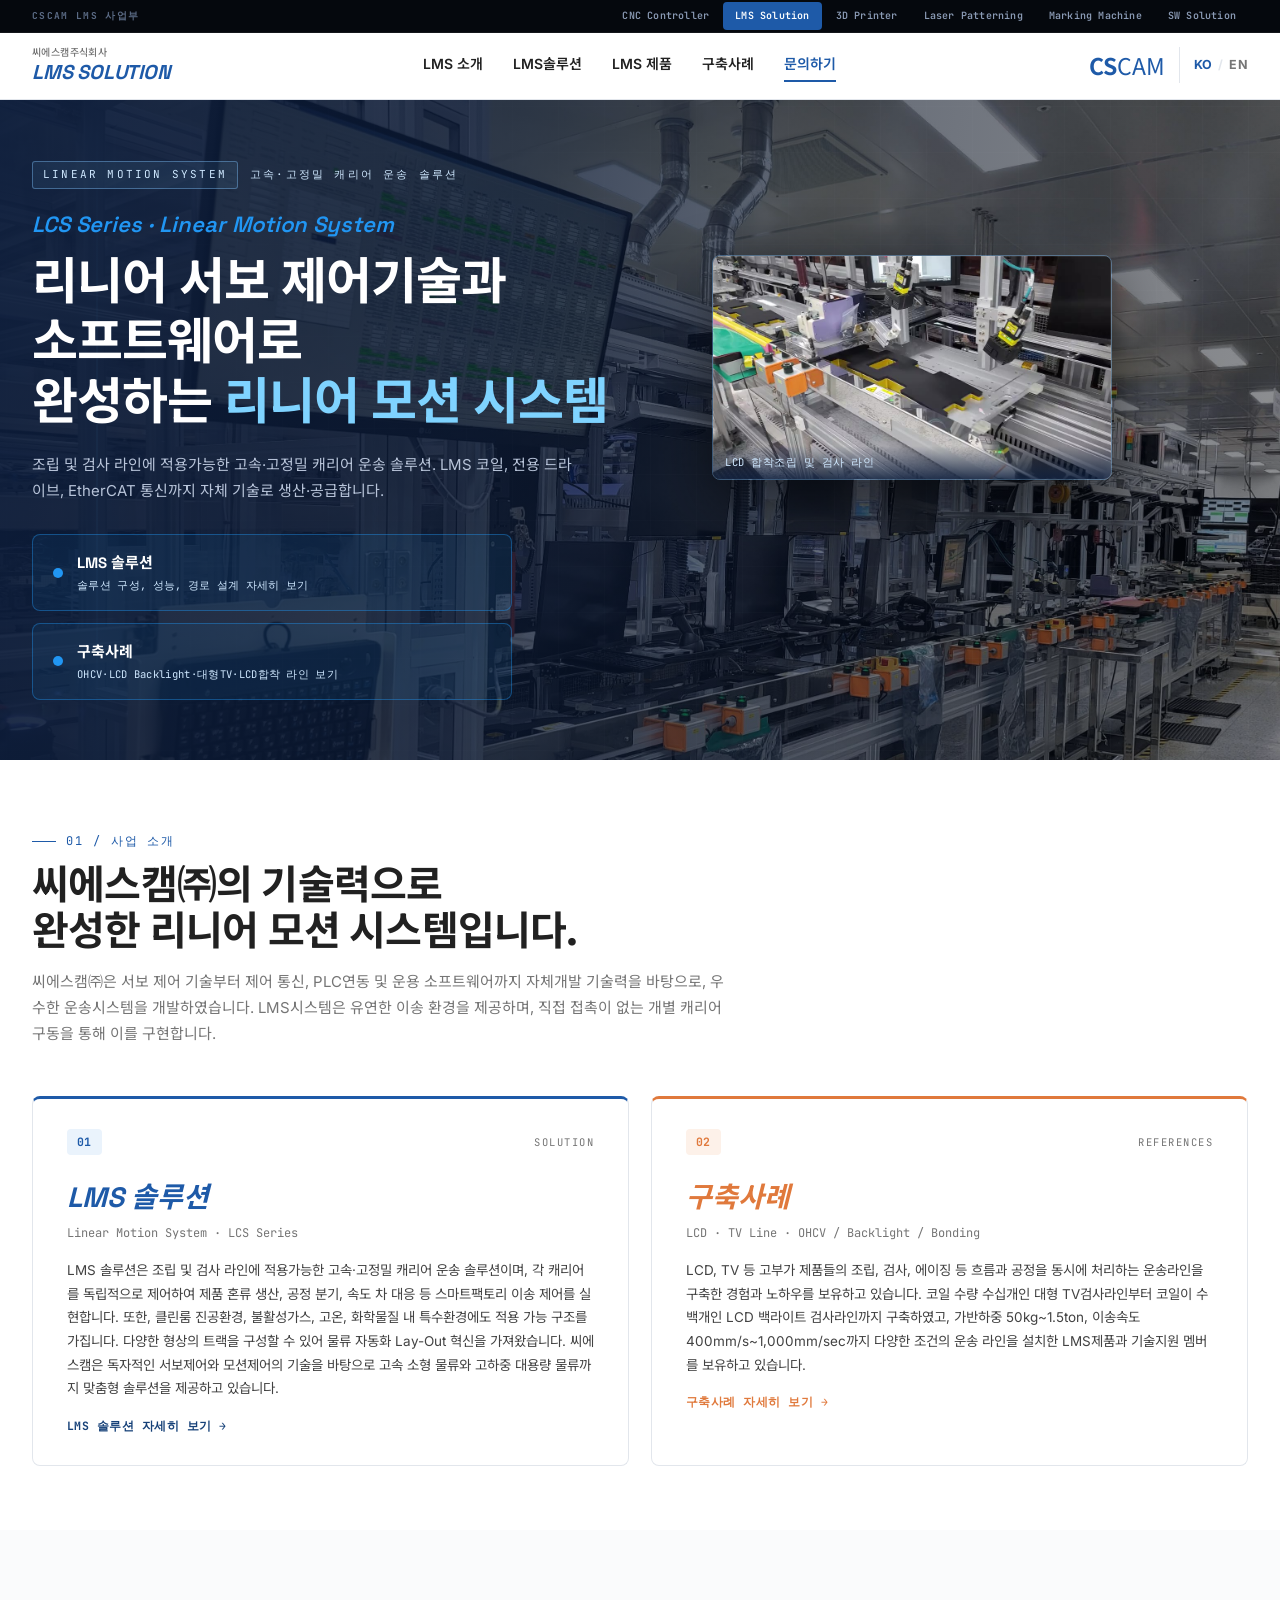
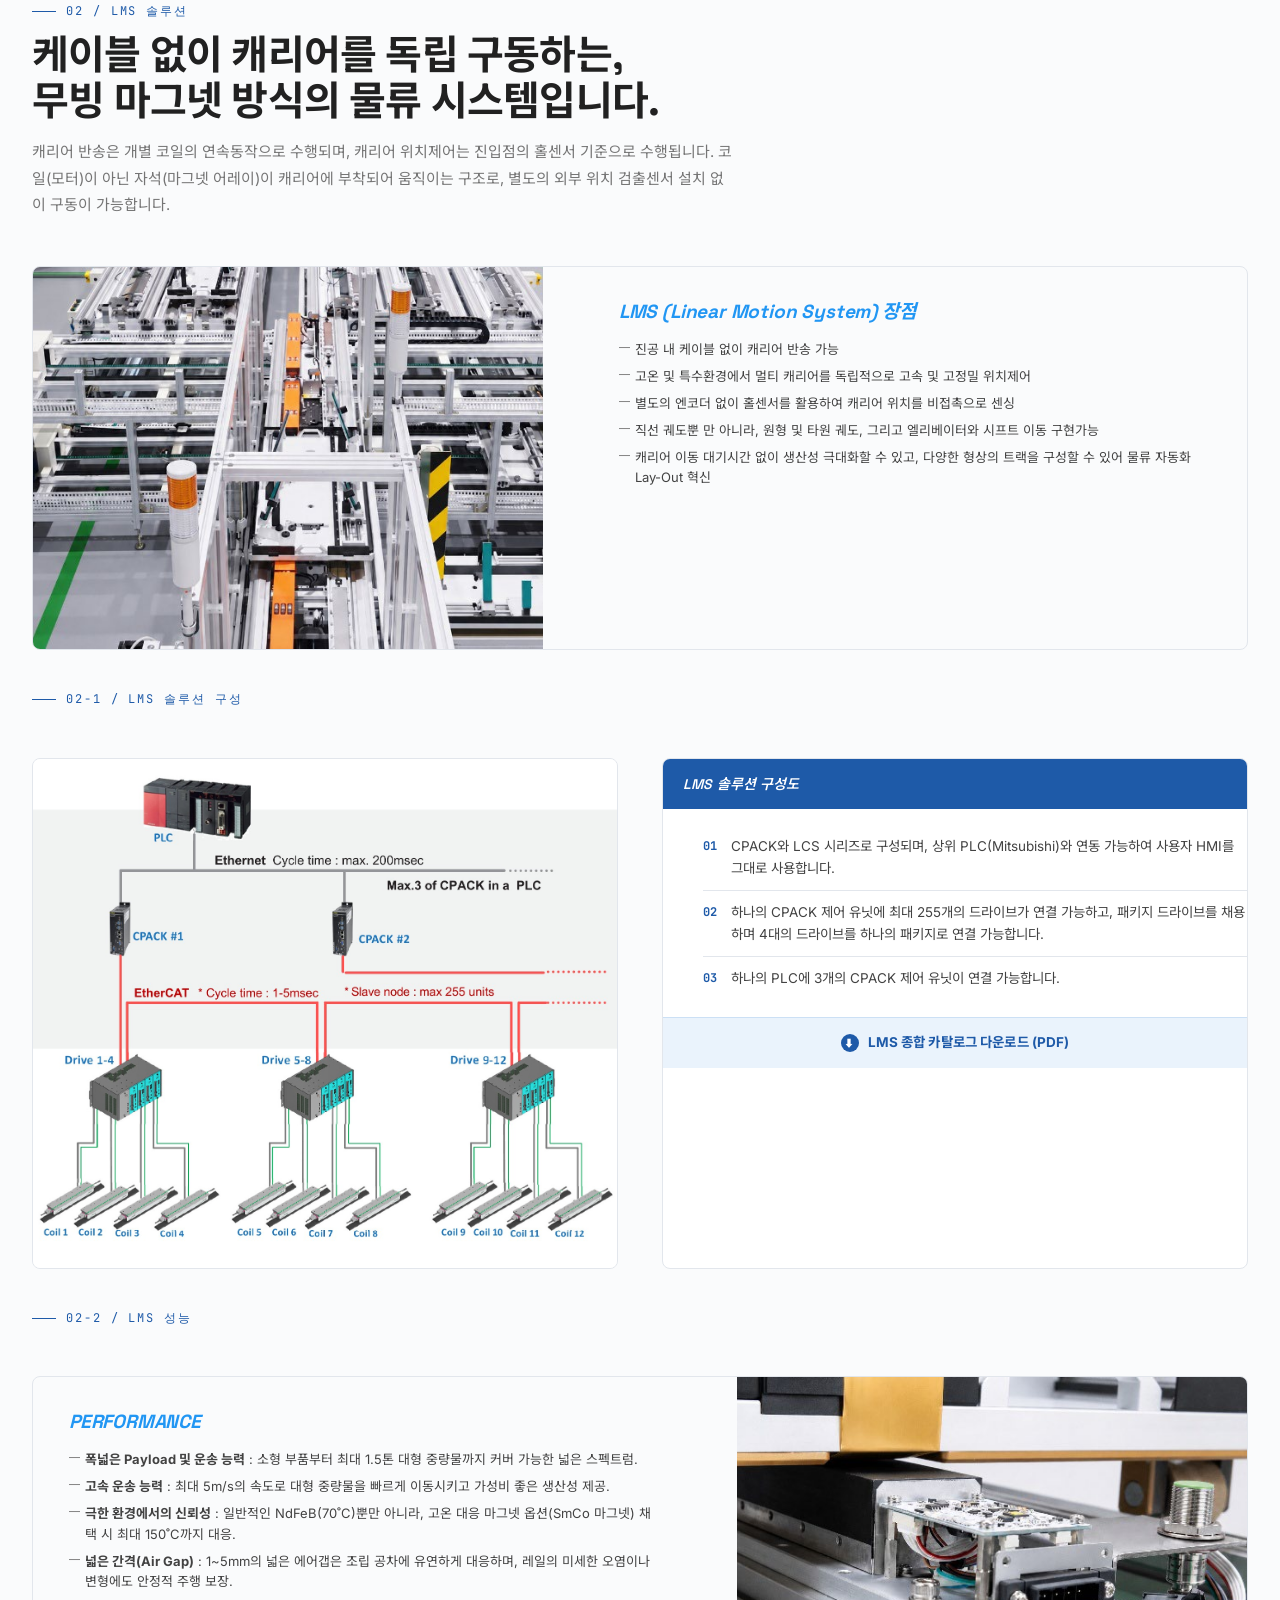
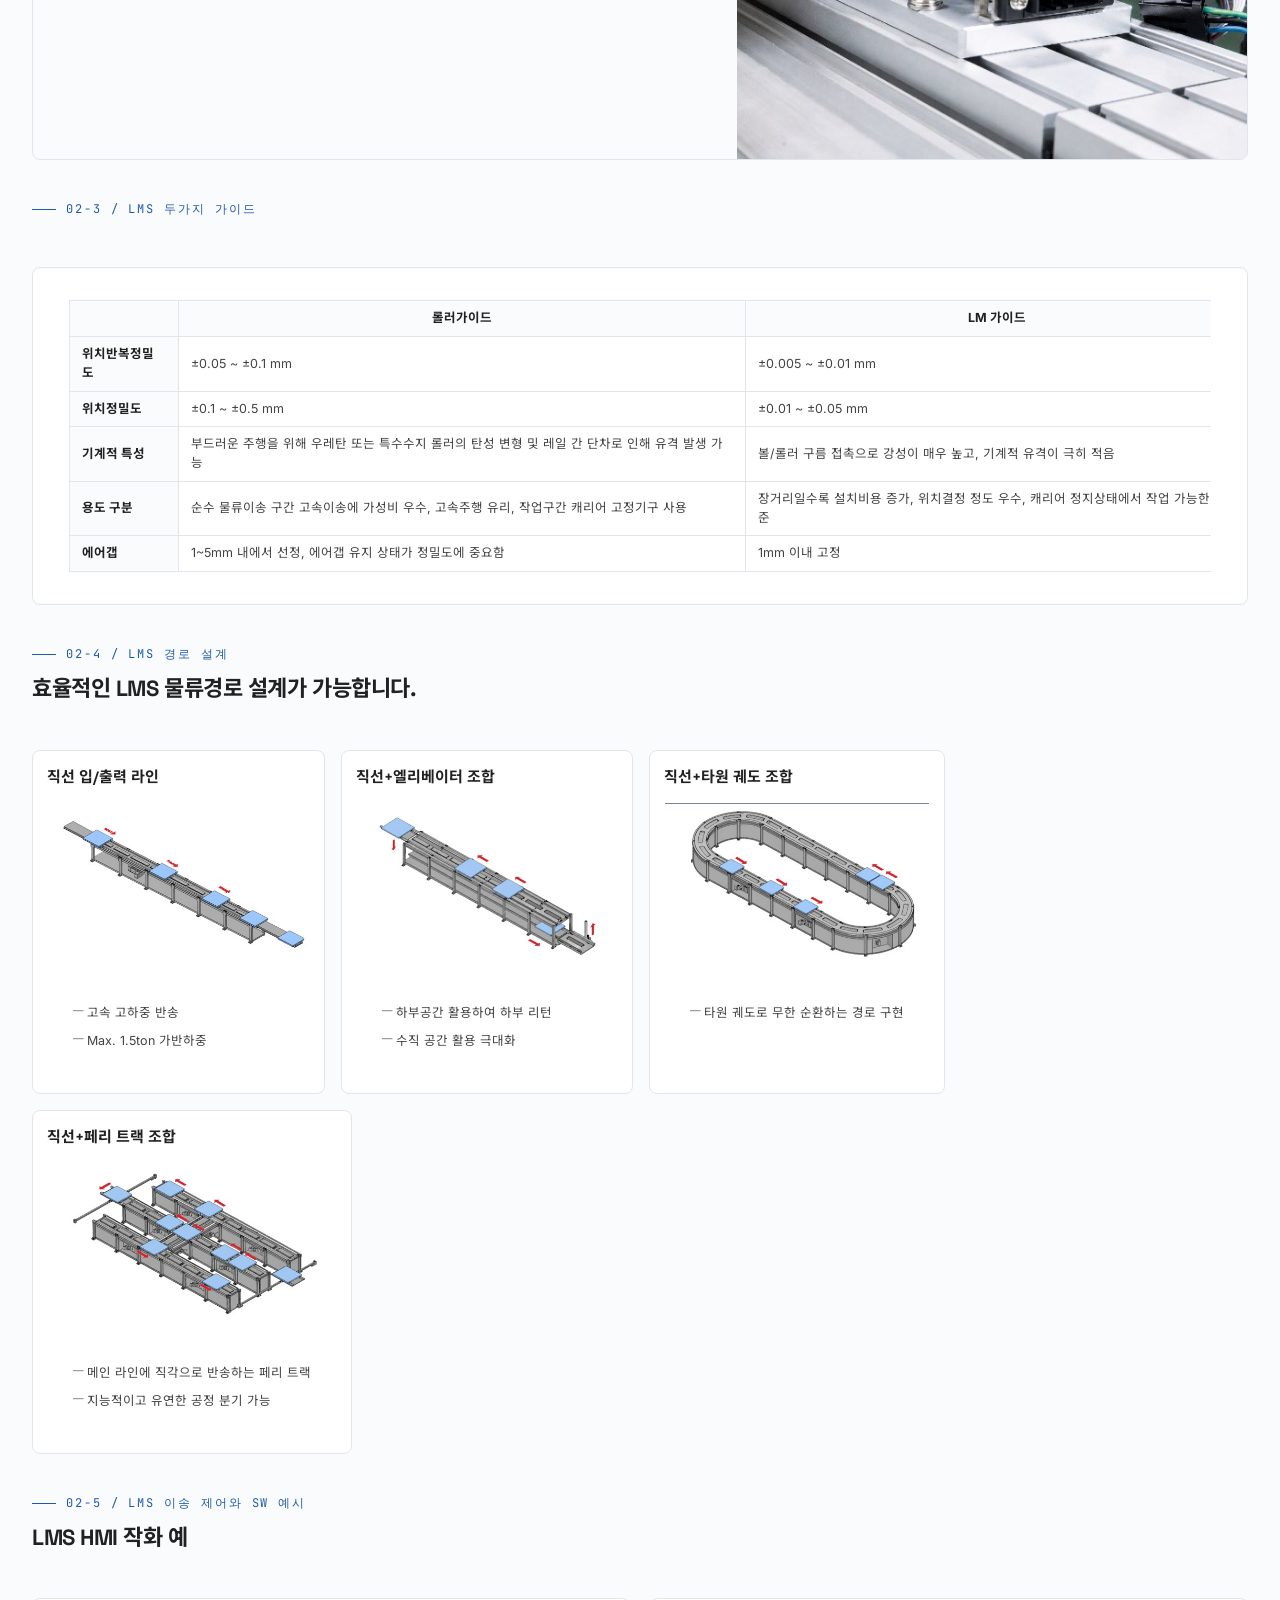
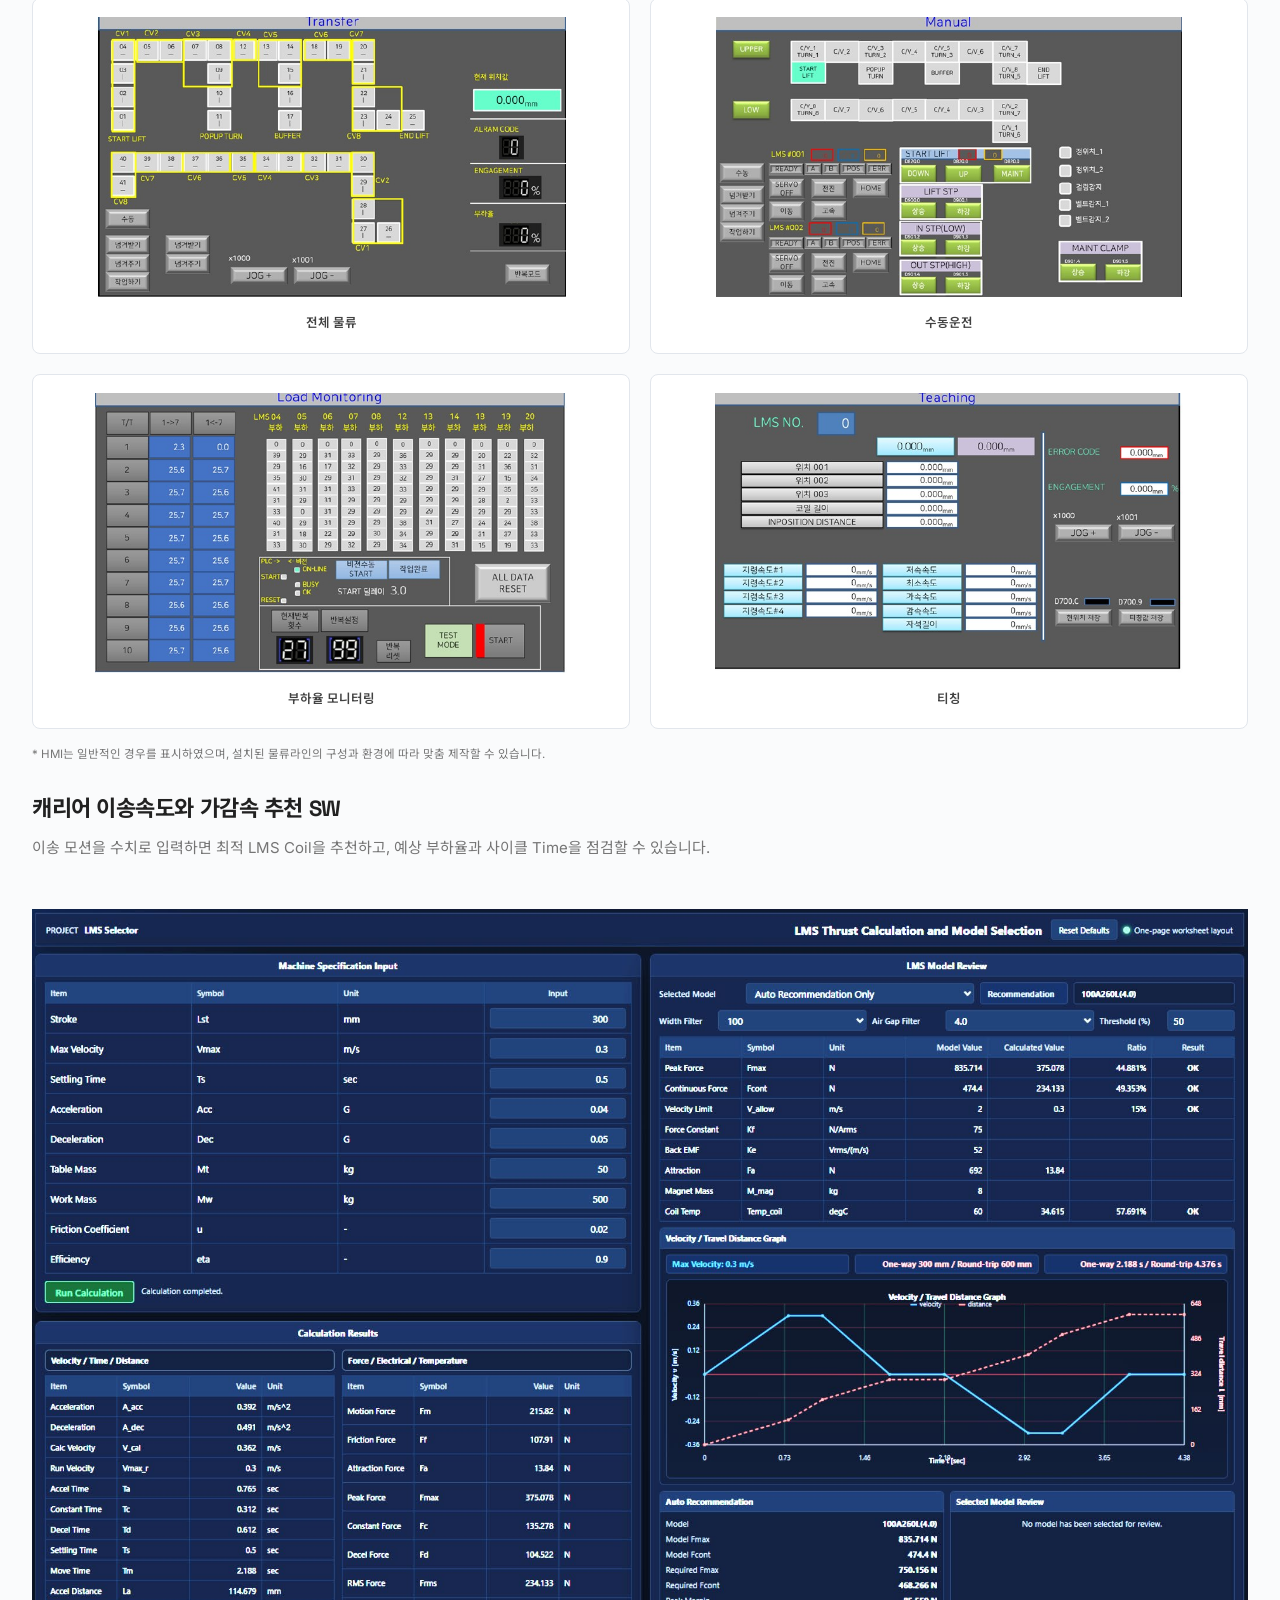
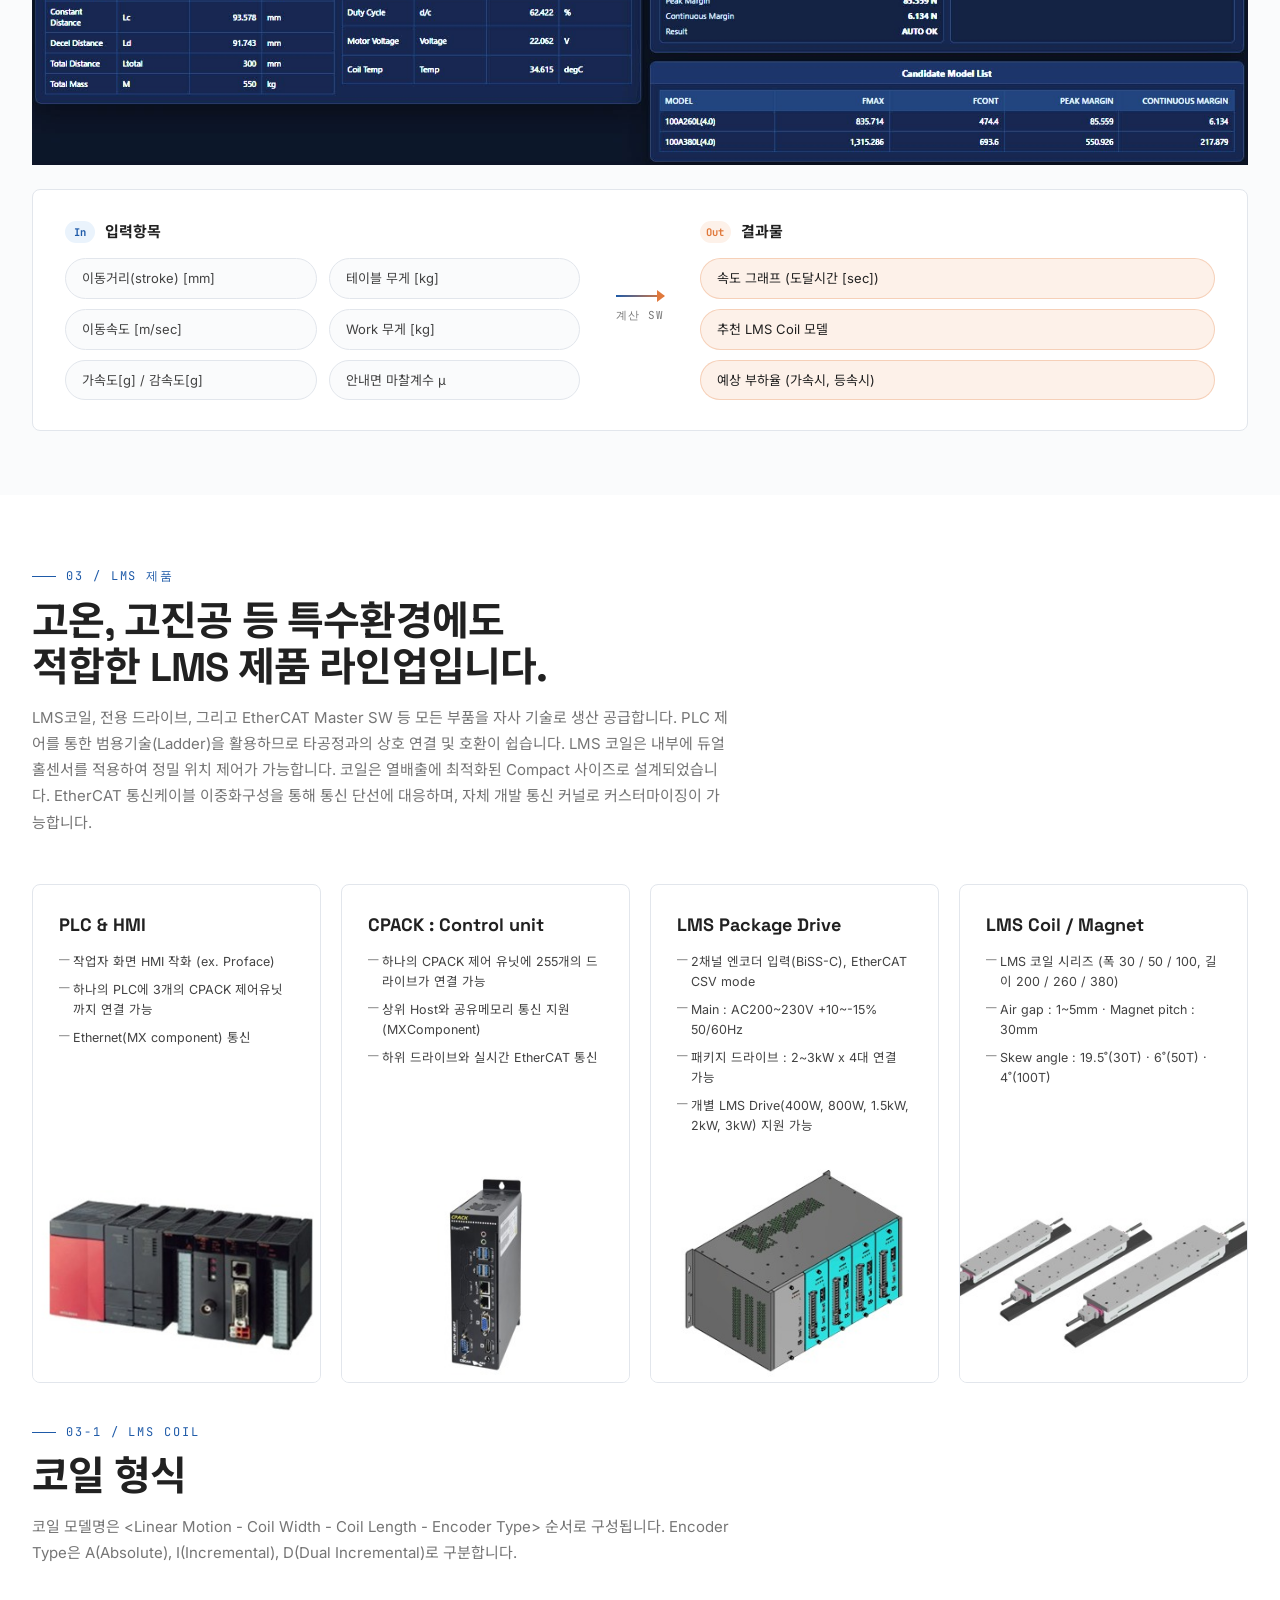
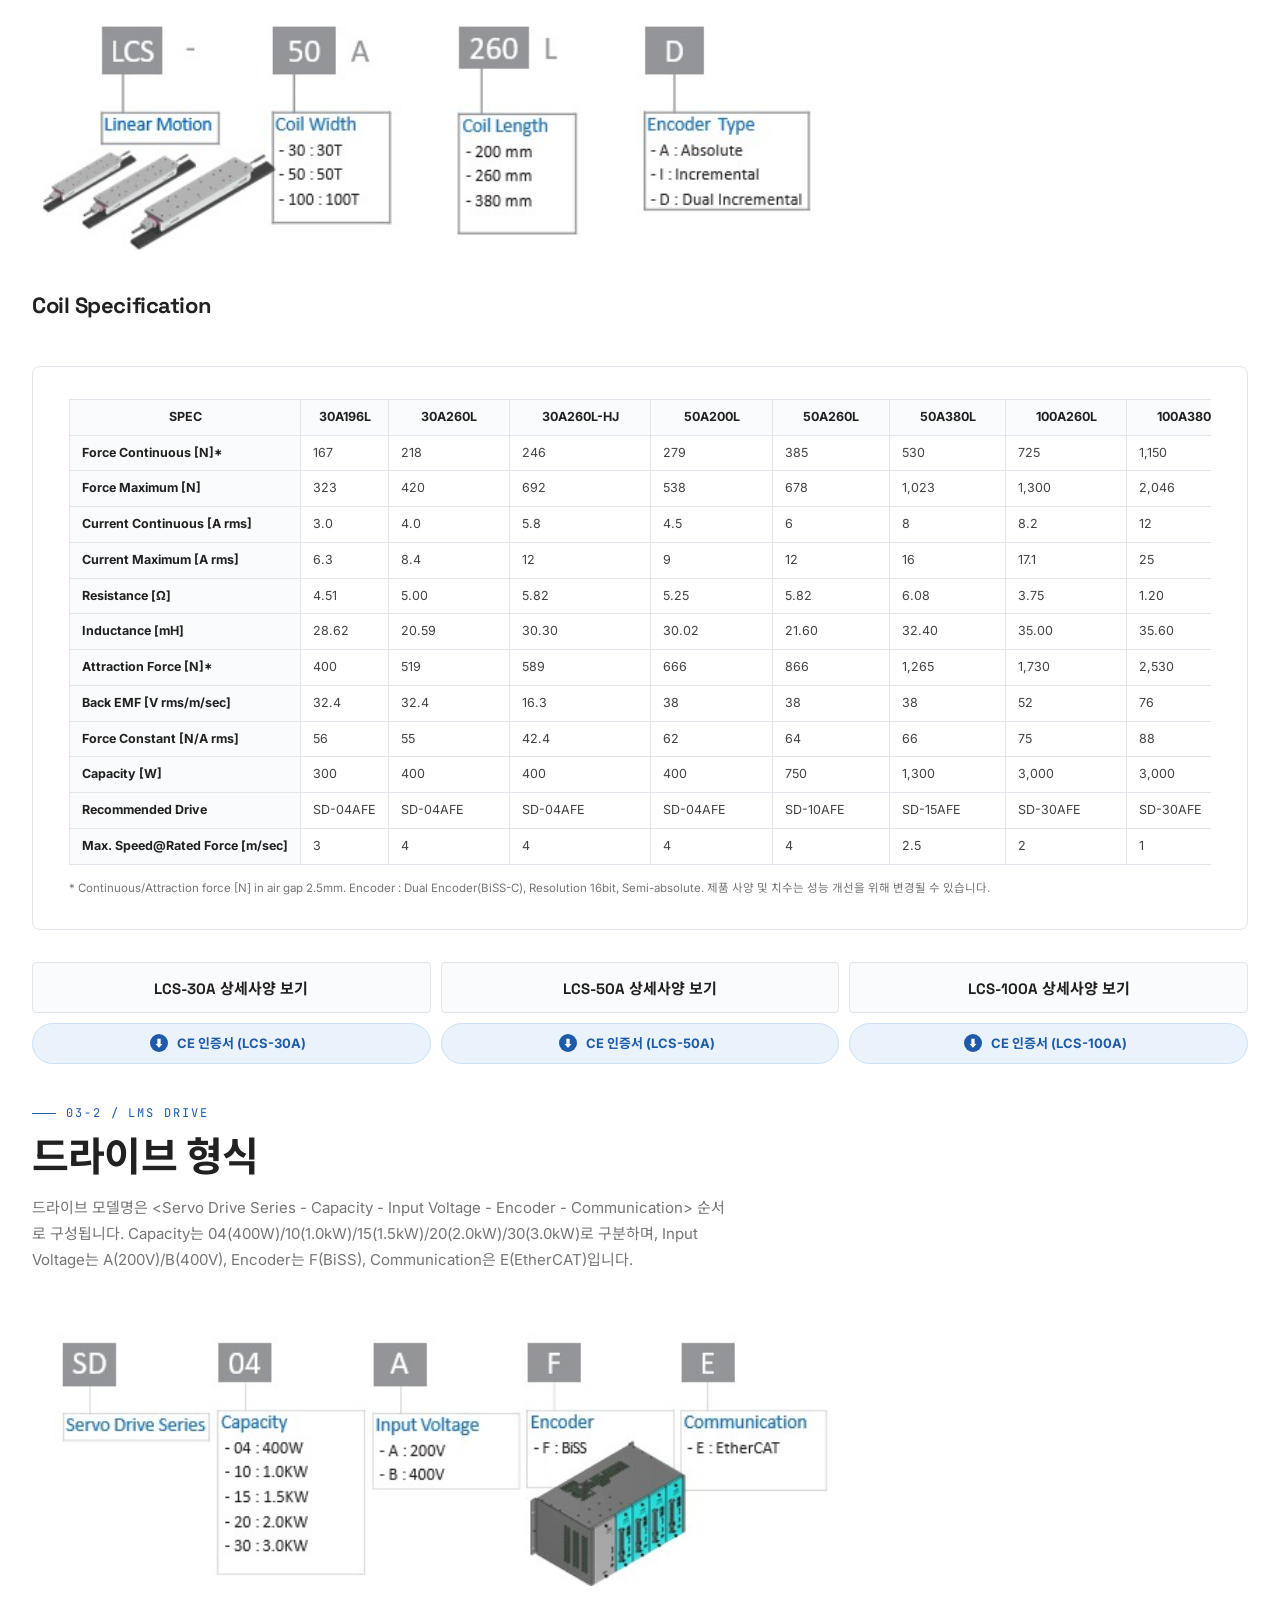
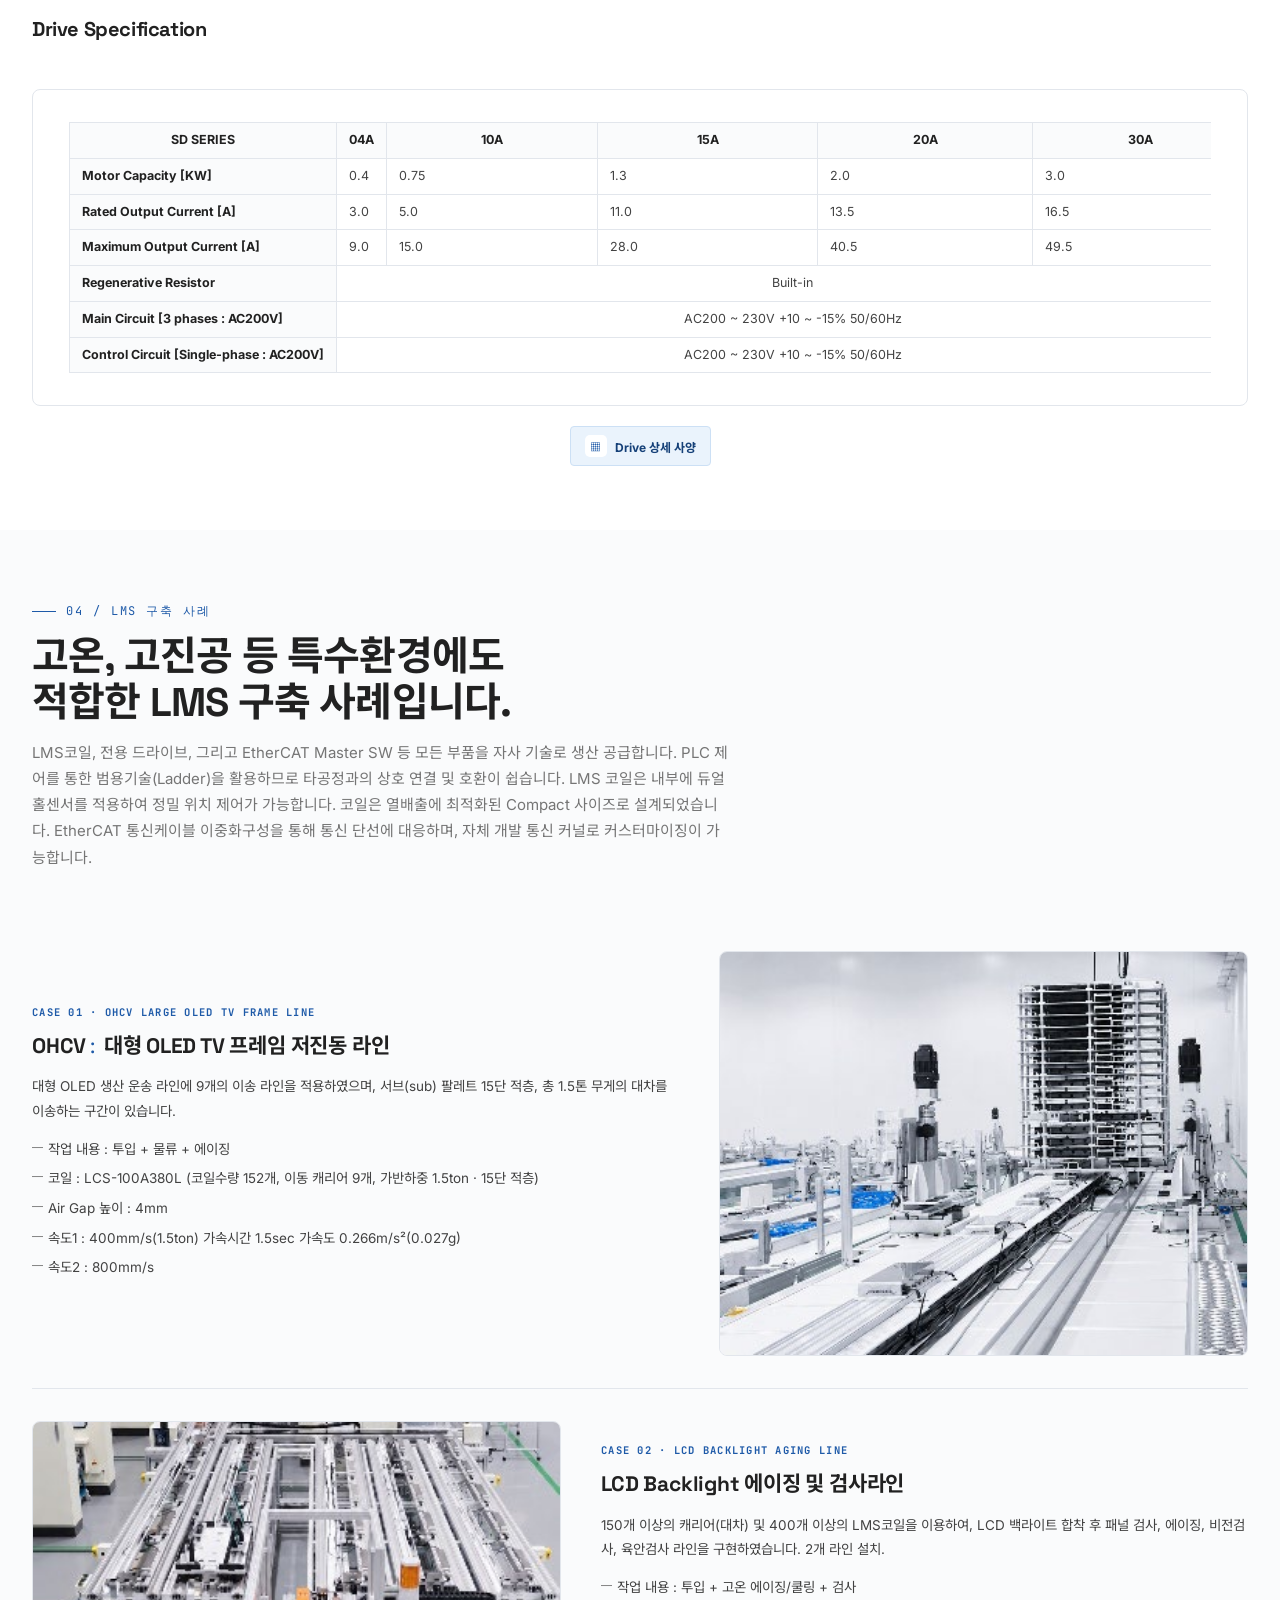
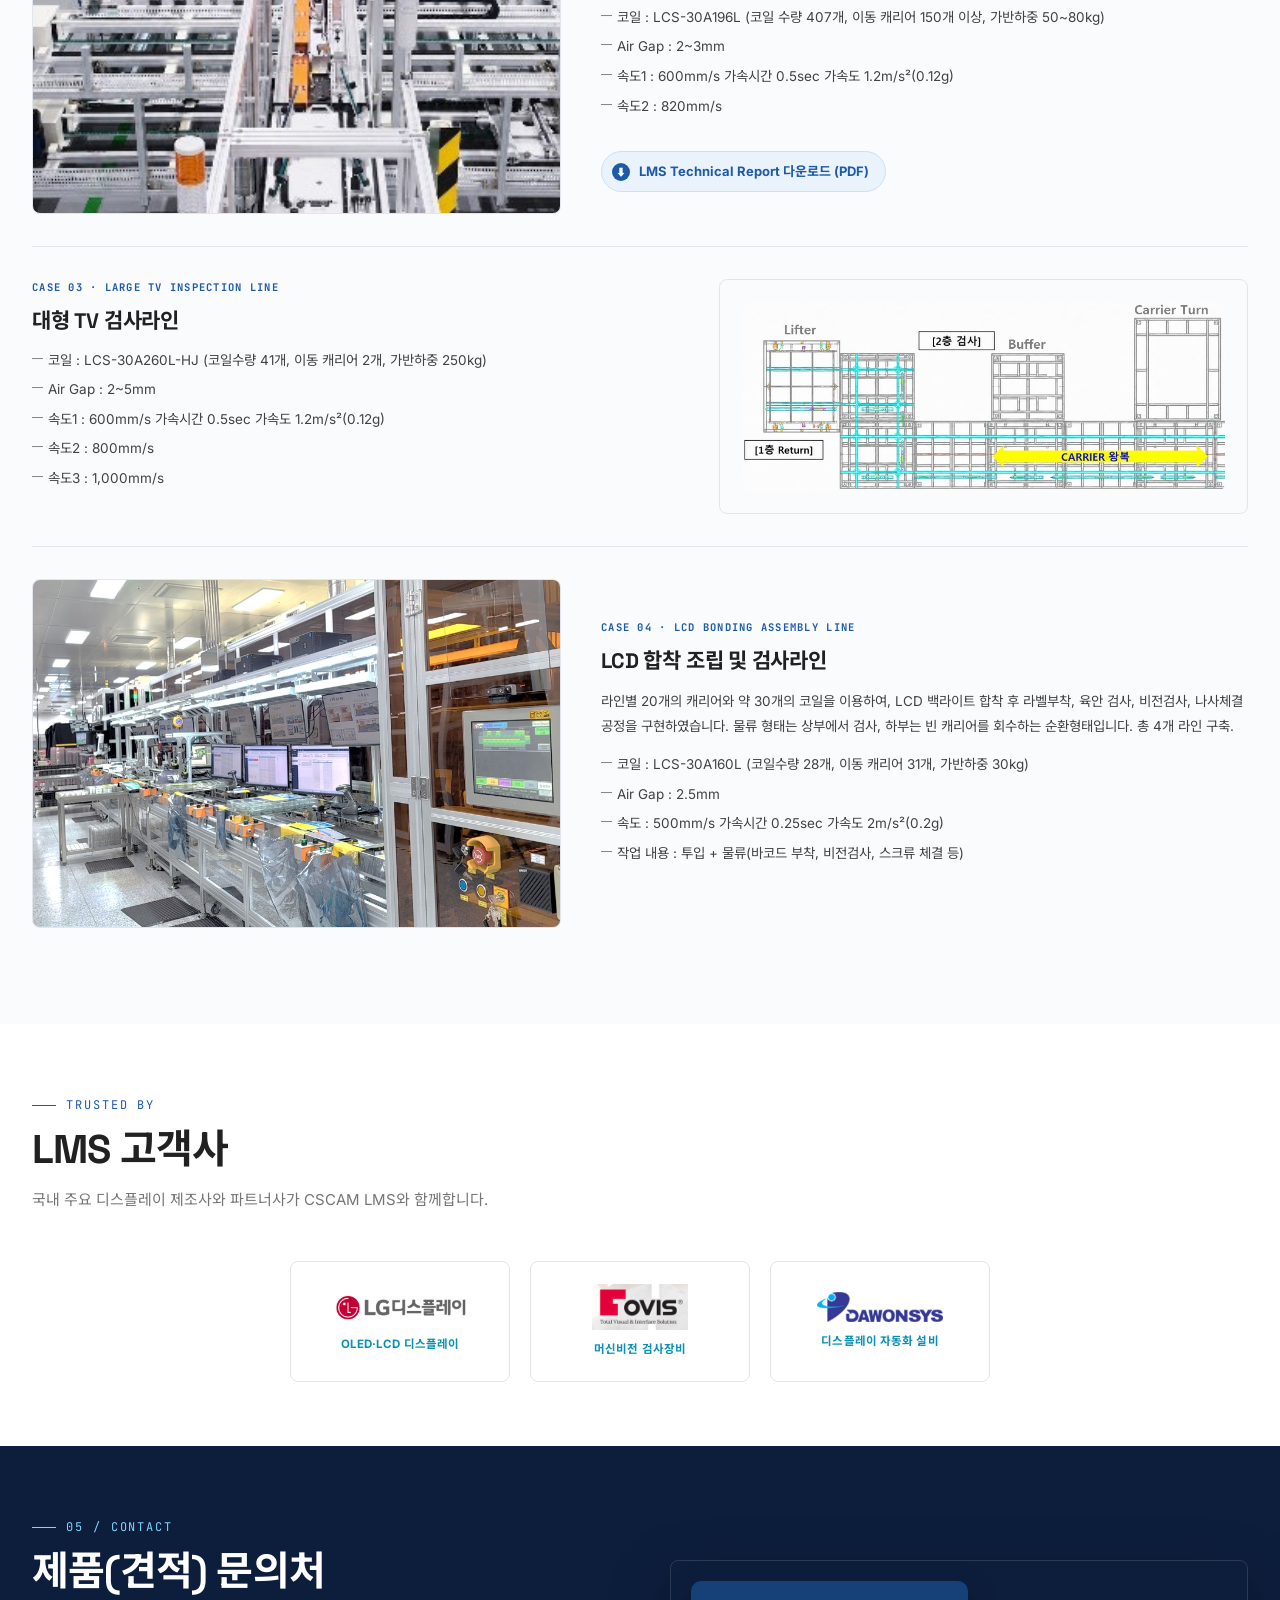
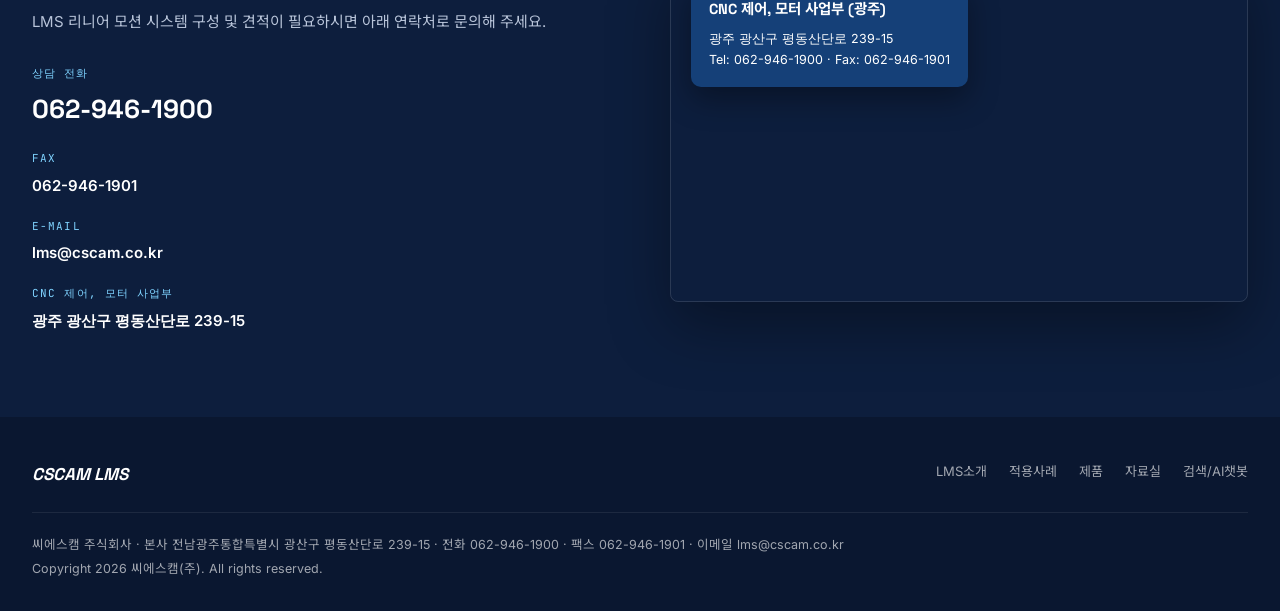
==== commit ca090345: "SW추가" ====
--- a/index.html
+++ b/index.html
@@ -18,6 +18,7 @@
       <a href="https://3dp.cscam.co.kr/">3D Printer</a>
       <a href="https://laser.cscam.co.kr/">Laser Patterning</a>
       <a href="https://marking.cscam.co.kr/">Marking Machine</a>
+      <a href="https://sw.cscam.co.kr/">SW Solution</a>
     </nav>
   </div>
 </div>
@@ -611,7 +612,8 @@
     "https://cnc.cscam.co.kr/": { local: "../cscam-cnc/index.html", gh: "https://cih2000.github.io/cscam-cnc/index.html" },
     "https://3dp.cscam.co.kr/": { local: "../cscam-3dp/index.html", gh: "https://cih2000.github.io/cscam-3dp/index.html" },
     "https://laser.cscam.co.kr/": { local: "../cscam-engraving/index.html", gh: "https://cih2000.github.io/cscam-engraving/index.html" },
-    "https://marking.cscam.co.kr/": { local: "../cscam-marking/index.html", gh: "https://cih2000.github.io/cscam-marking/index.html" }
+    "https://marking.cscam.co.kr/": { local: "../cscam-marking/index.html", gh: "https://cih2000.github.io/cscam-marking/index.html" },
+    "https://sw.cscam.co.kr/": { local: "../cscam-sw/index.html", gh: "https://cih2000.github.io/cscam-sw/index.html" }
   };
   document.querySelectorAll(".family-bar-nav a, .drawer a, .brand-wordmark-link").forEach(function(a){
     var href = a.getAttribute("href");
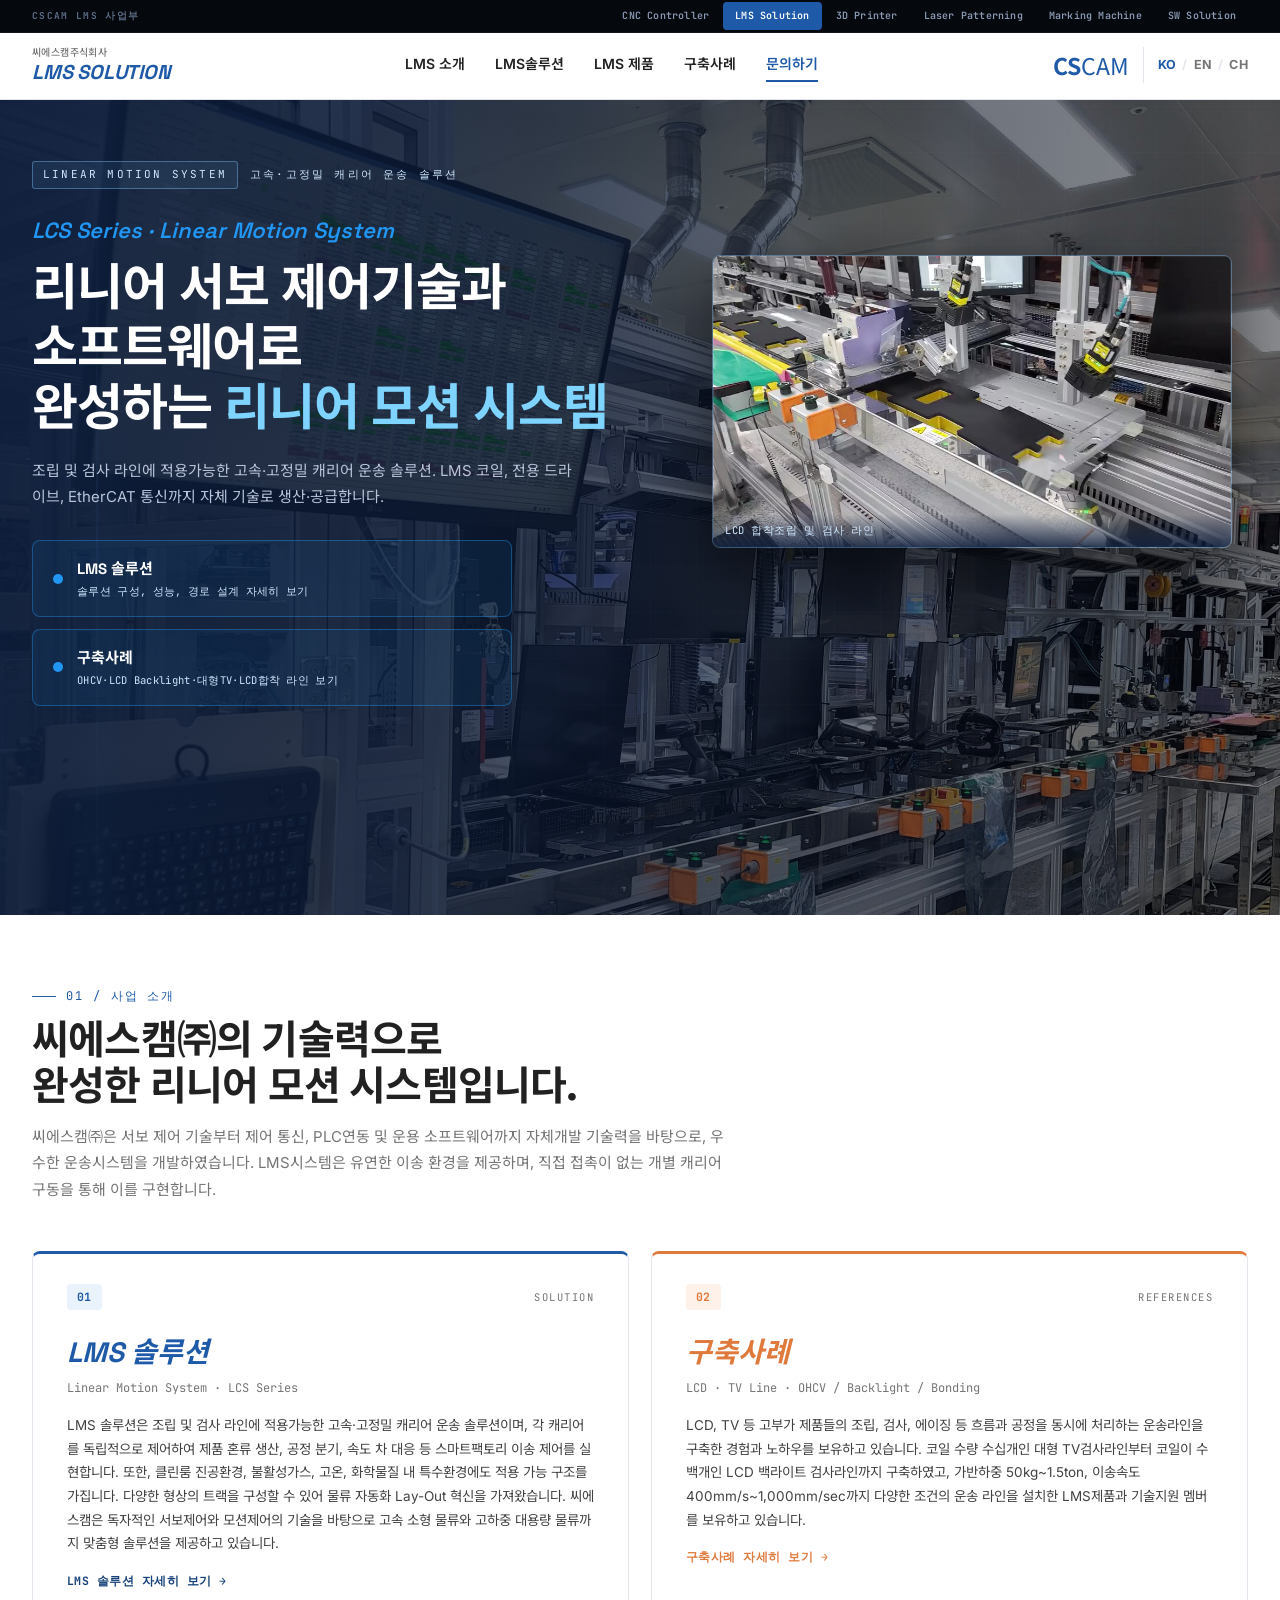
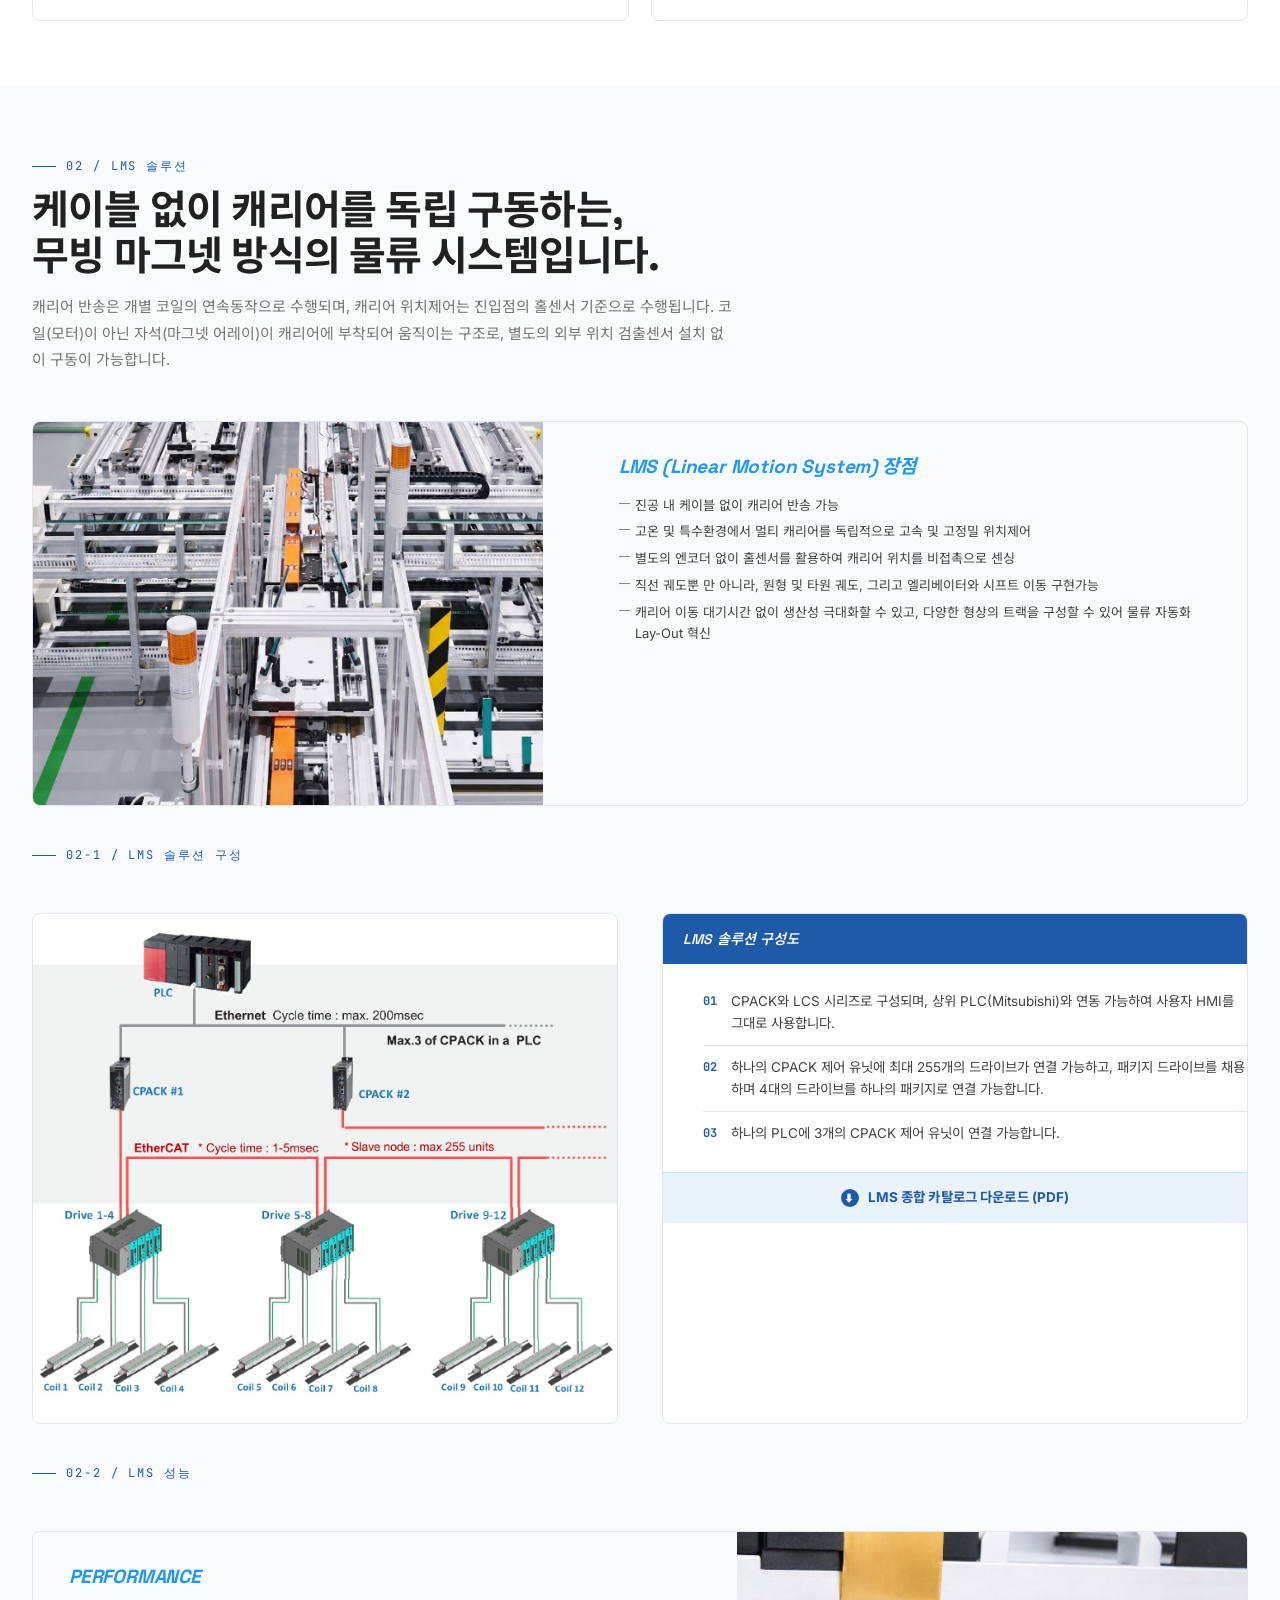
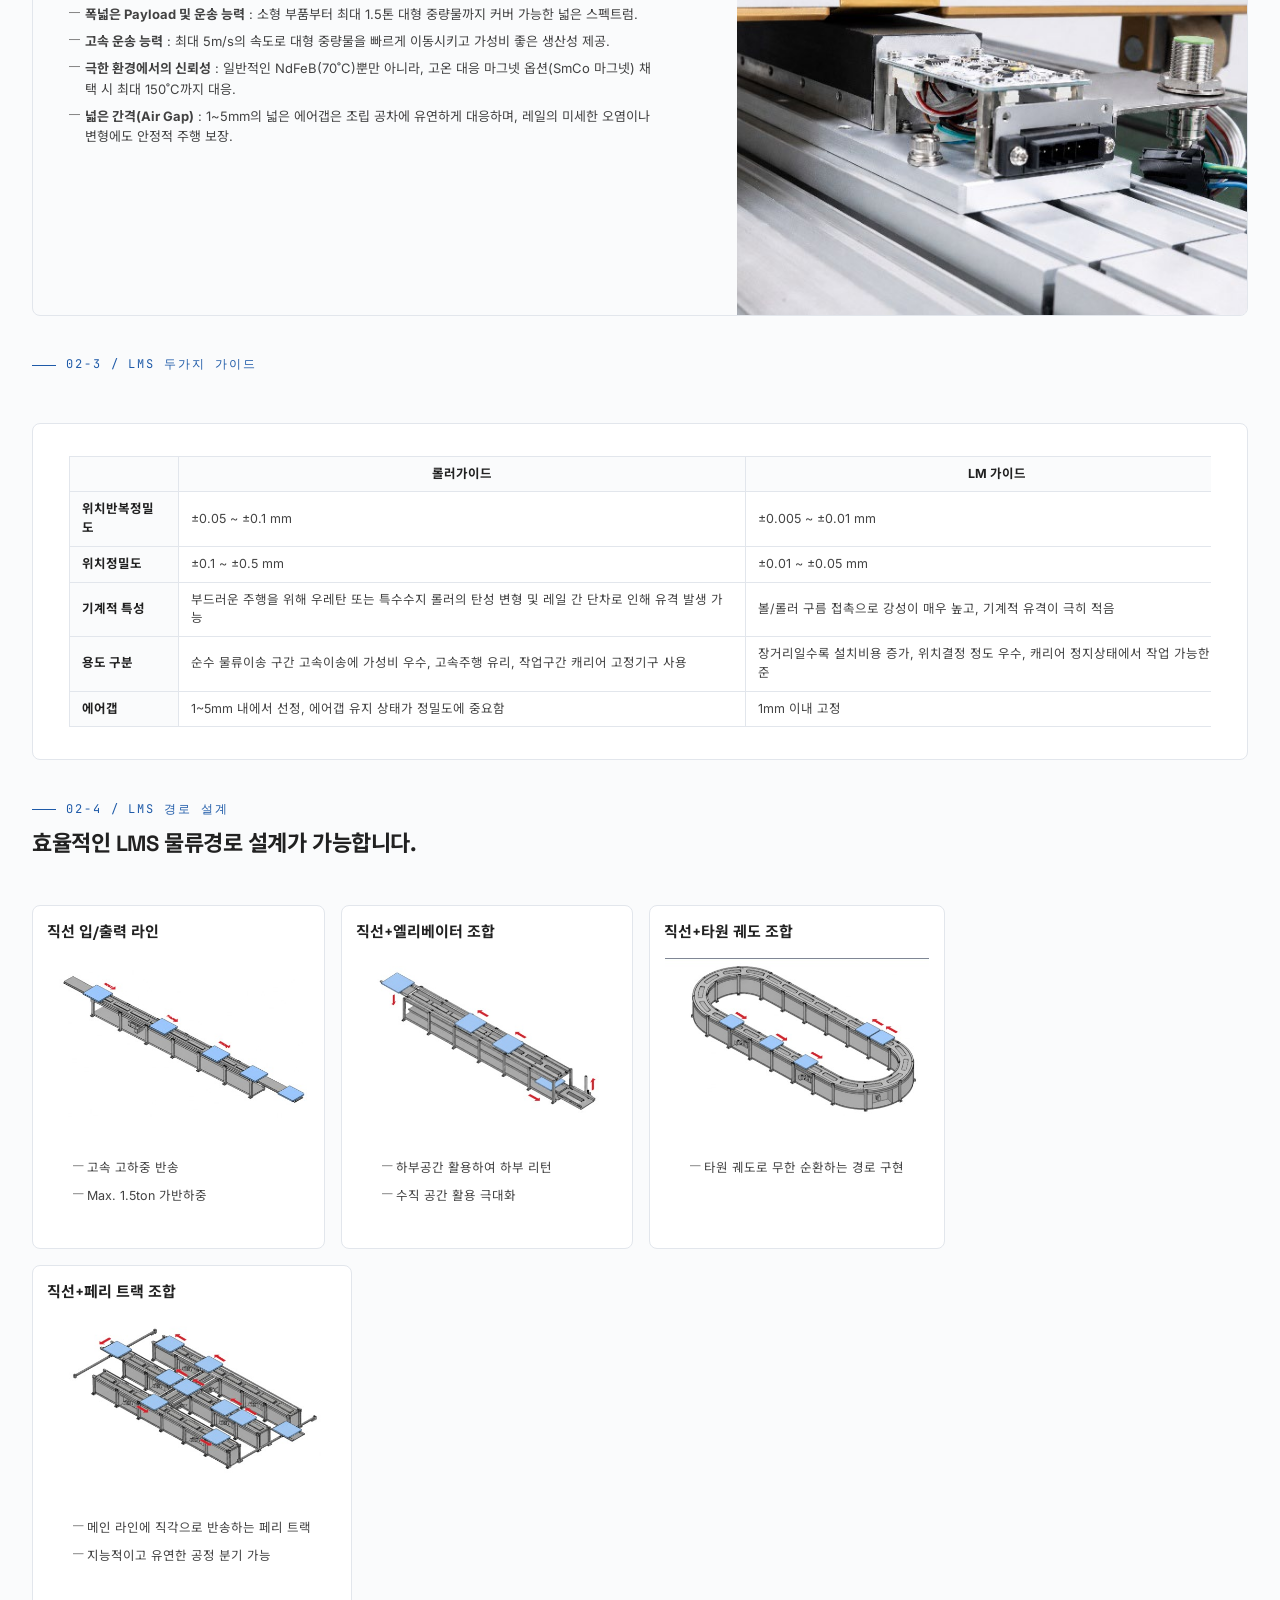
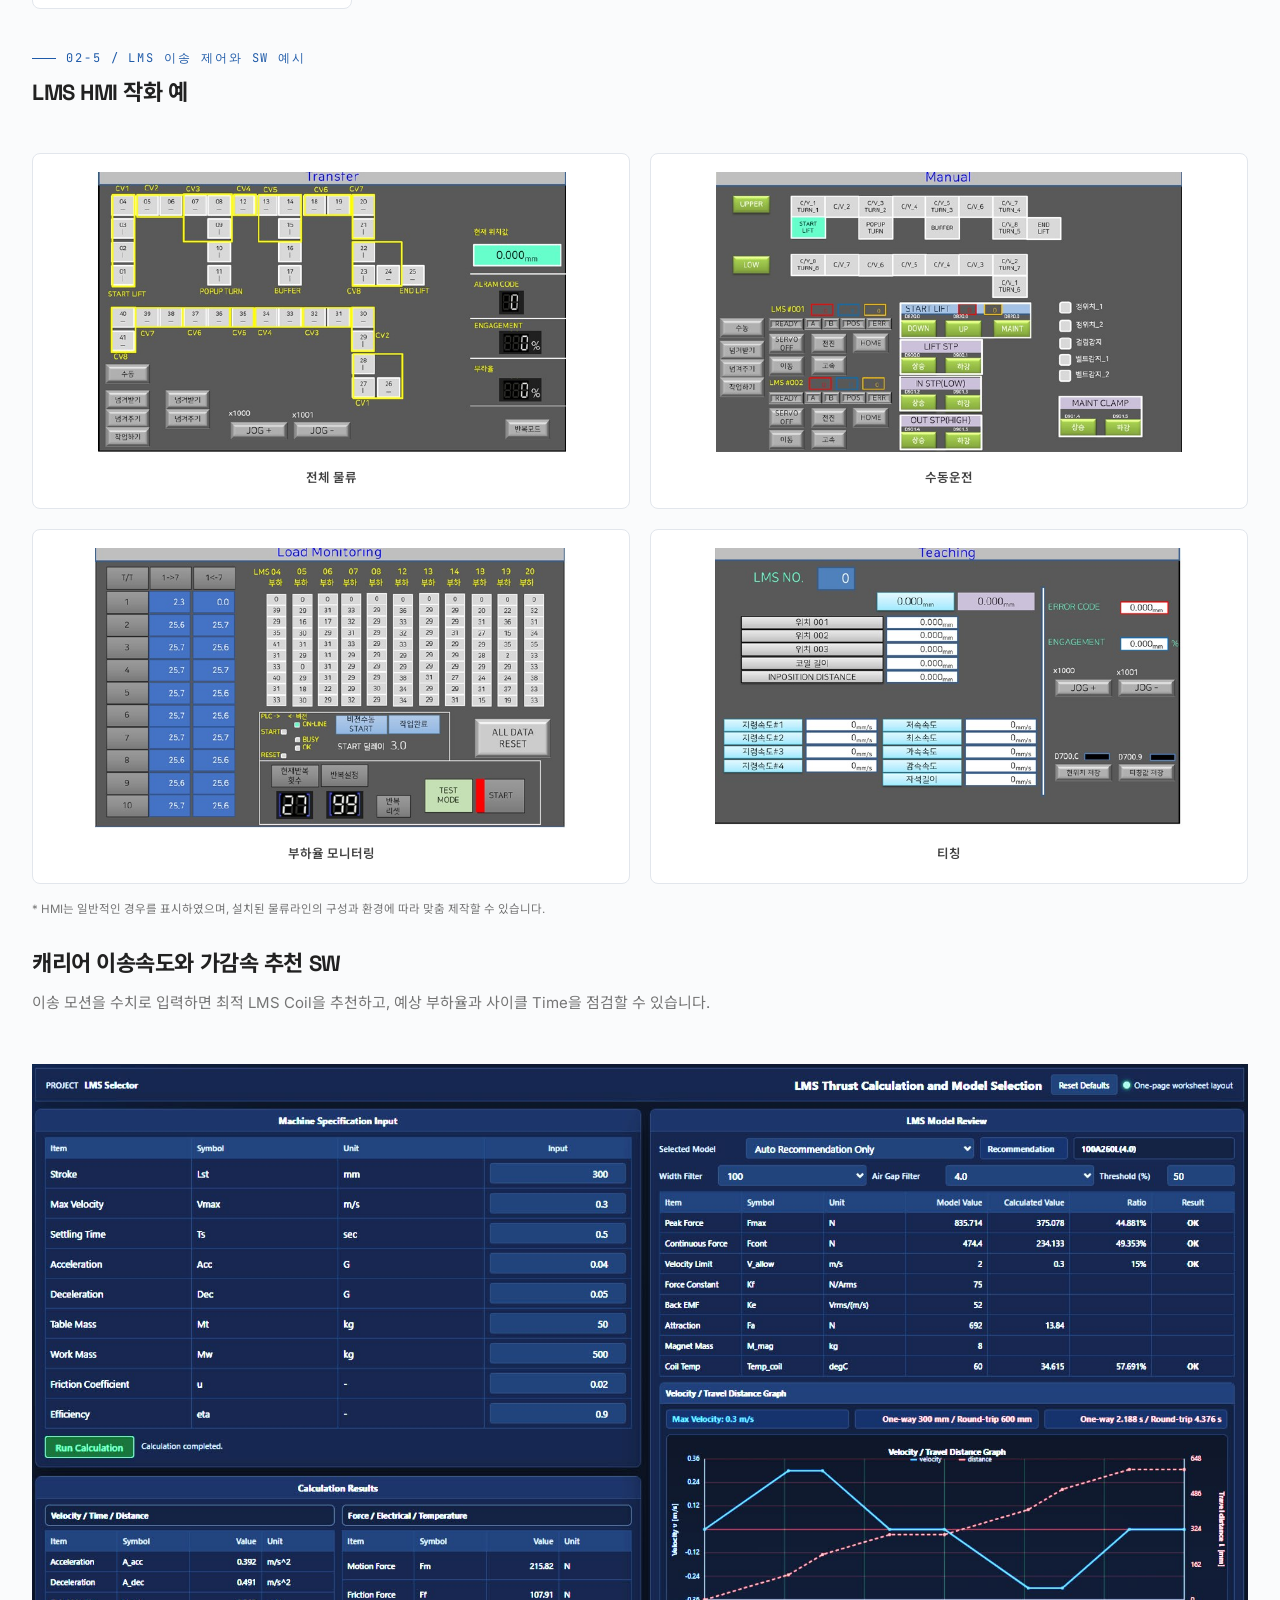
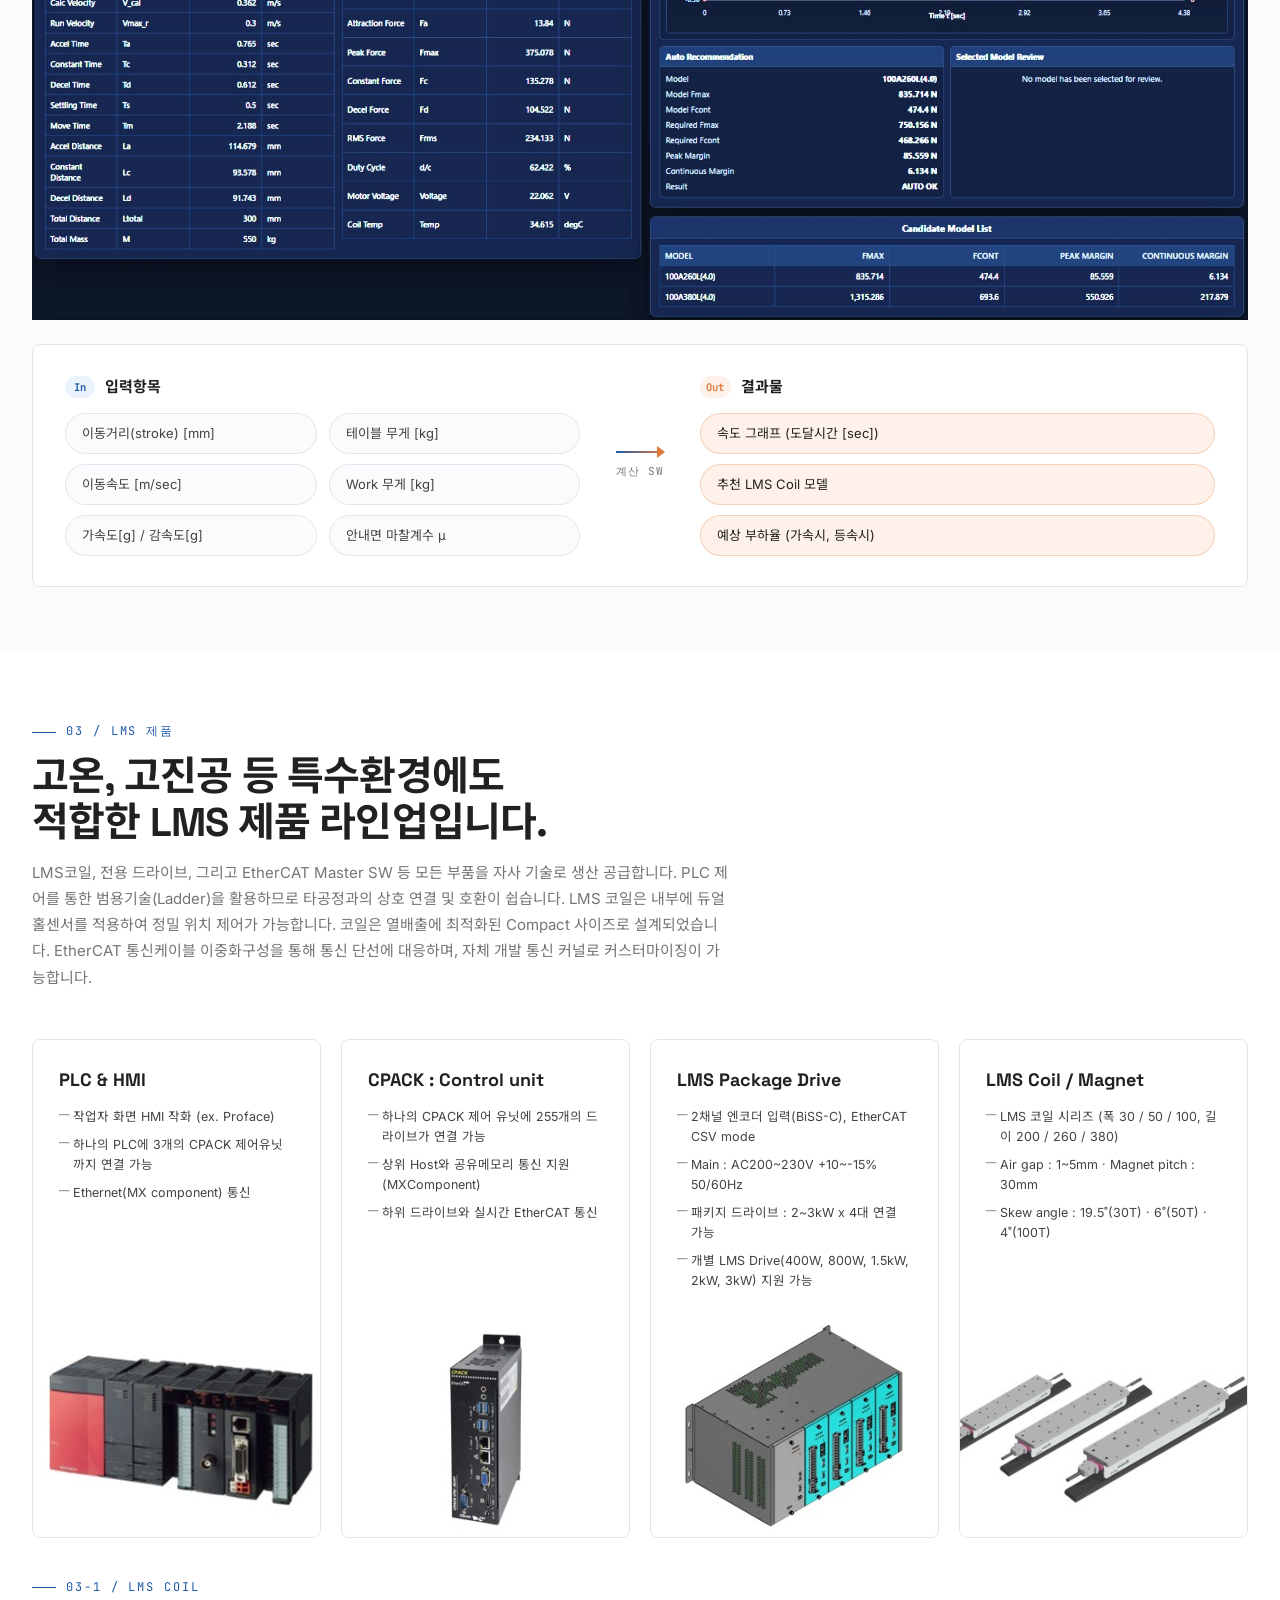
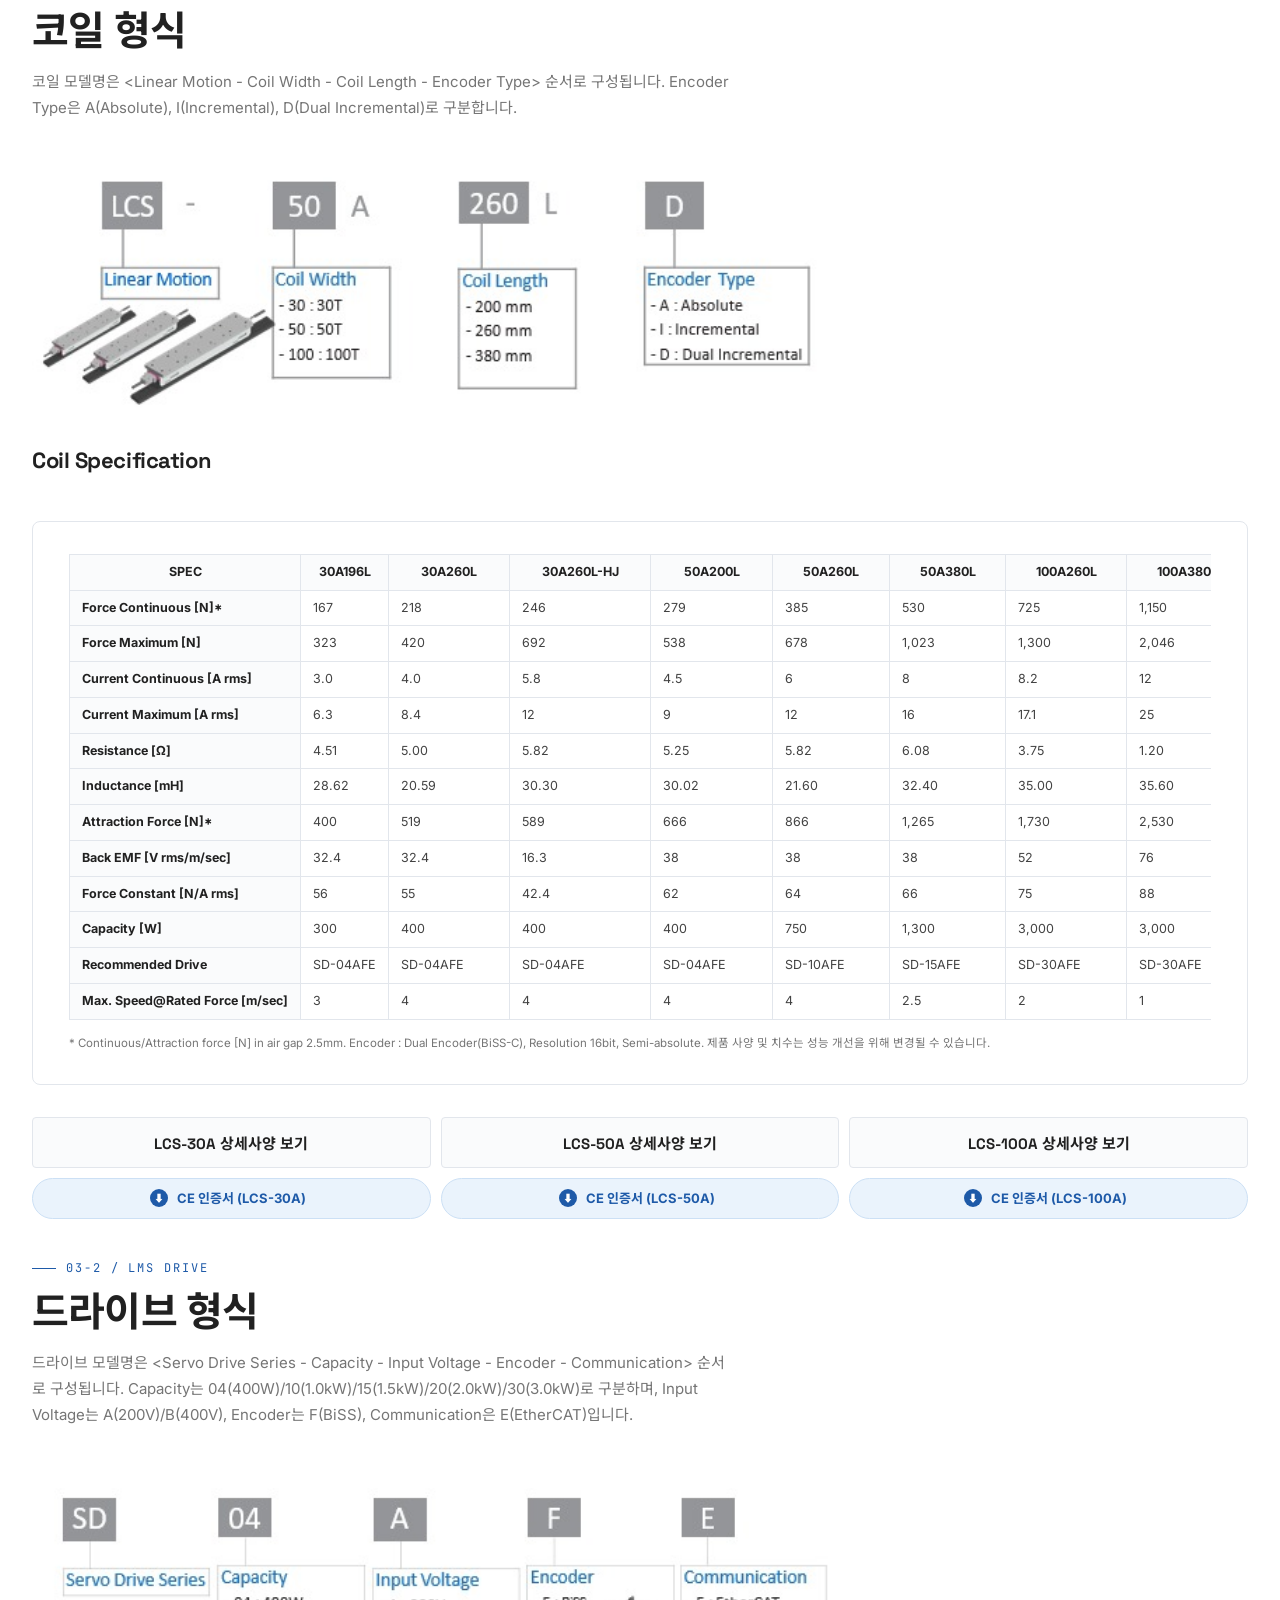
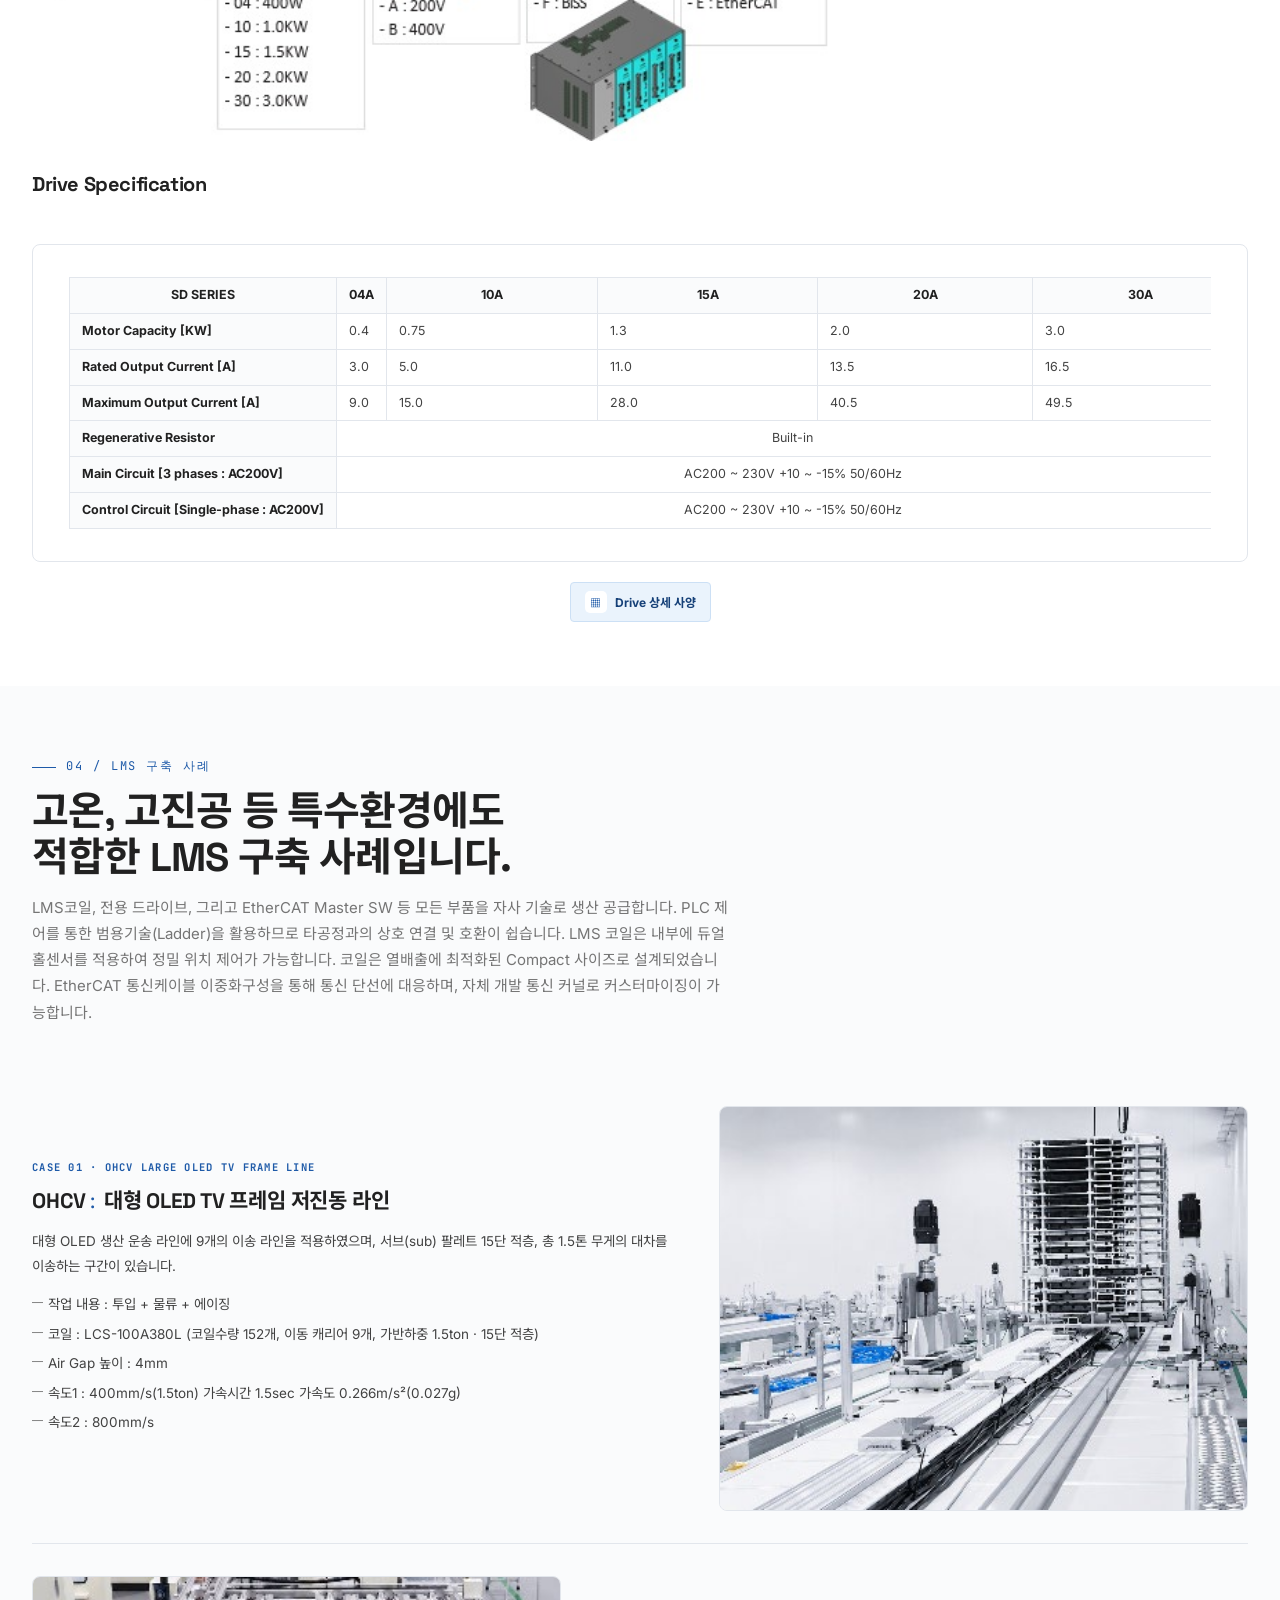
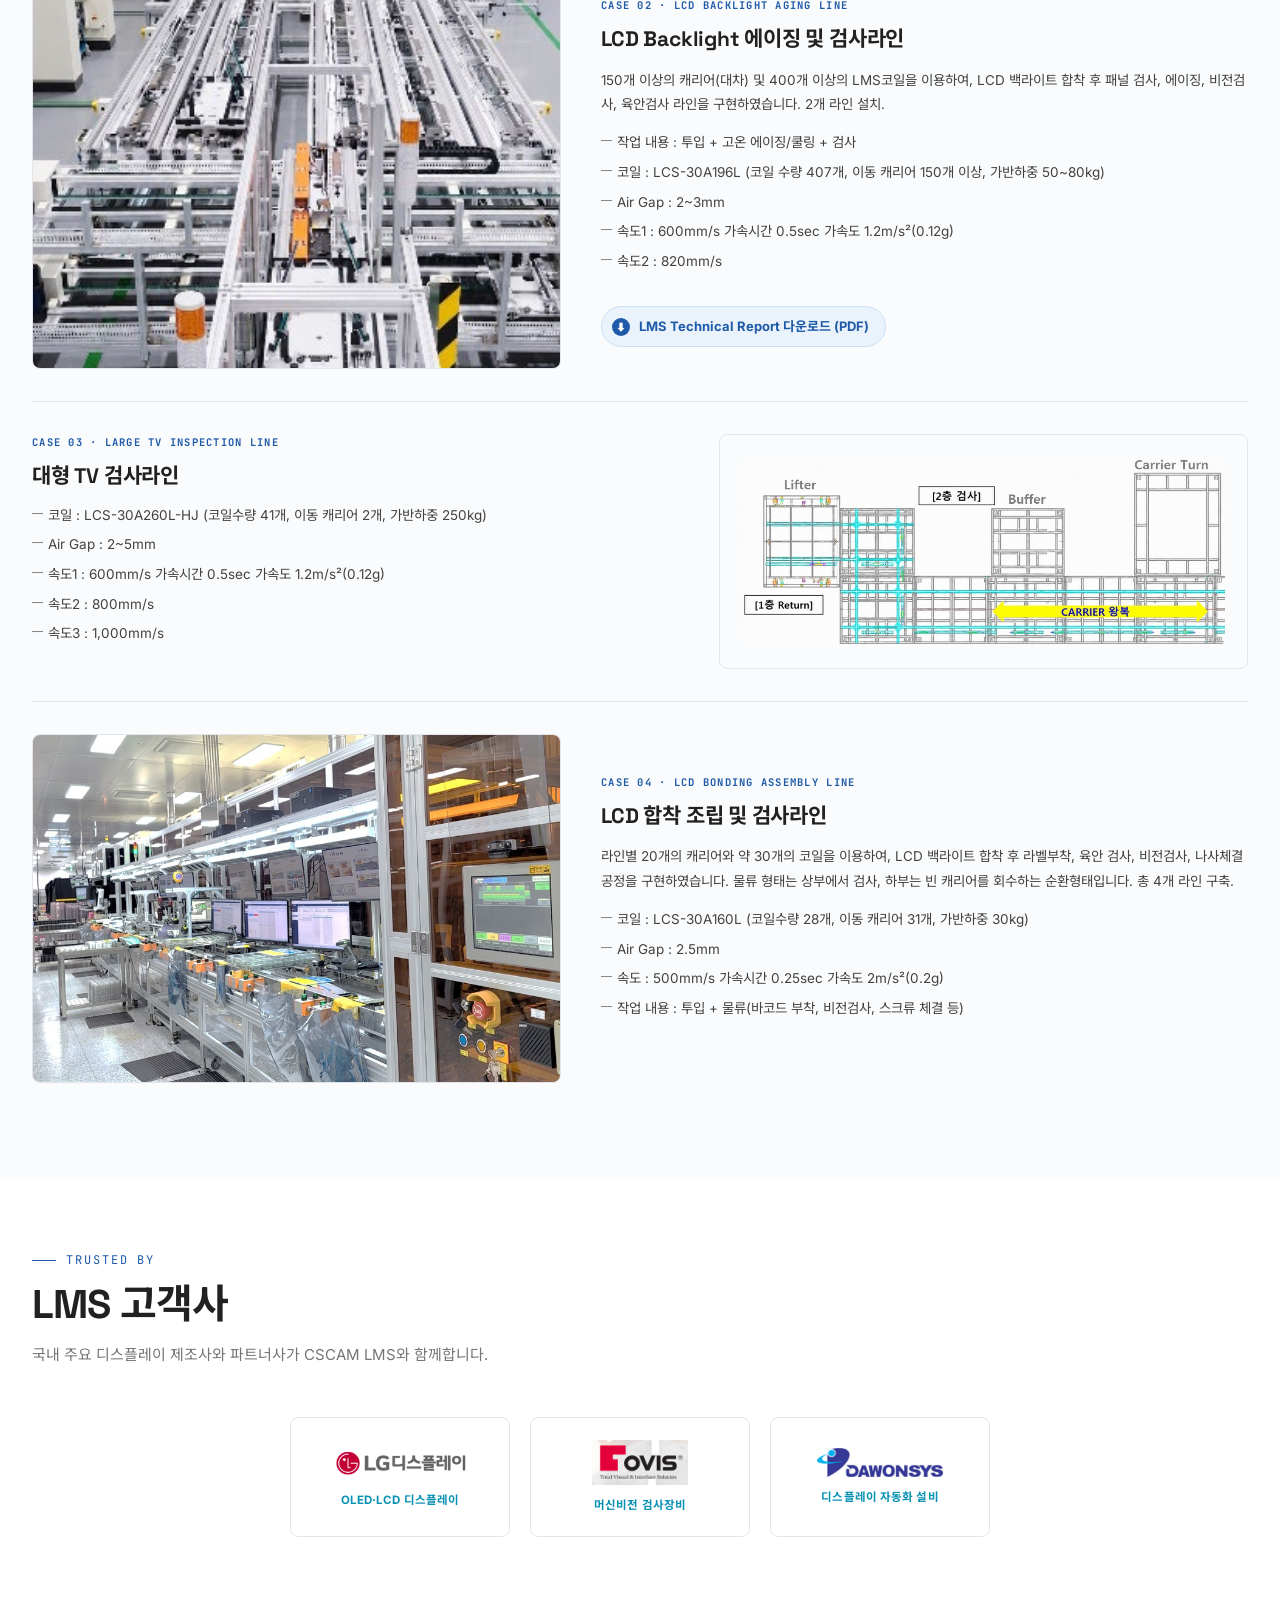
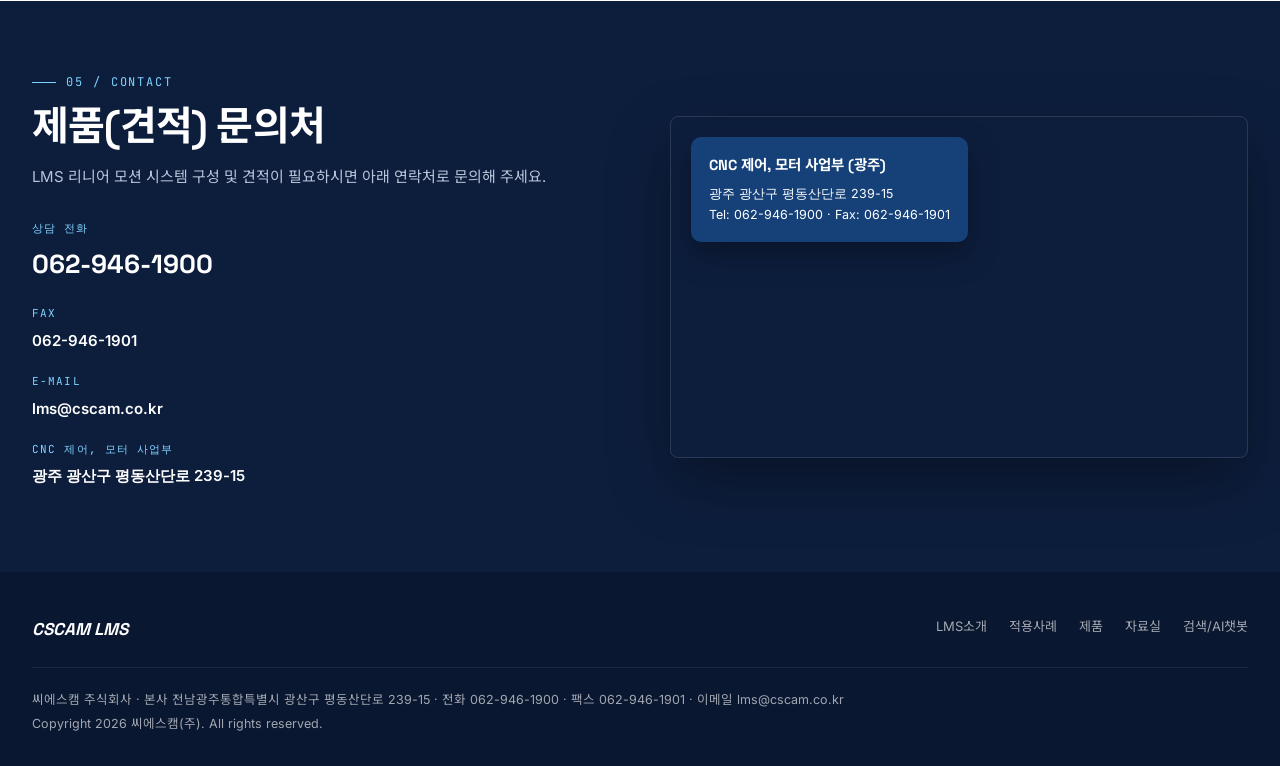
==== commit 0434dda1: "ch" ====
--- a/index.html
+++ b/index.html
@@ -37,7 +37,7 @@
       <div class="header-utility">
         <a class="brand-wordmark-link" href="https://cscam.co.kr/" aria-label="CSCAM 종합 홈페이지"><div class="brand-wordmark"><b>CS</b><span>CAM</span></div></a>
         <div class="brand-divider"></div>
-        <div class="lang-switch"><a class="active" href="index.html">KO</a><span class="lang-sep">/</span><a href="en/index.html">EN</a></div>
+        <div class="lang-switch"><a class="active" href="index.html">KO</a><span class="lang-sep">/</span><a href="en/index.html">EN</a><span class="lang-sep">/</span><a href="zh/index.html">CH</a></div>
       </div>
       <button class="nav-toggle" aria-label="메뉴 열기"><span></span><span></span><span></span></button>
     </div>
--- a/assets/css/style.css
+++ b/assets/css/style.css
@@ -57,7 +57,7 @@
 /* ---------------- Header ---------------- */
 .site-header {
   position: fixed;
-  top: 0; left: 0; right: 0;
+  top: 32px; left: 0; right: 0;
   z-index: 100;
   height: var(--header-h);
   display: flex;
@@ -117,7 +117,7 @@
 .nav-toggle.open span:nth-child(1) { transform: translateY(7px) rotate(45deg); }
 .nav-toggle.open span:nth-child(2) { opacity: 0; }
 .nav-toggle.open span:nth-child(3) { transform: translateY(-7px) rotate(-45deg); }
-.header-spacer { height: var(--header-h); width: 100%; }
+.header-spacer { height: calc(var(--header-h) + 32px); width: 100%; }
 
 /* ---------------- Breadcrumb ---------------- */
 .breadcrumb { background: var(--bg-alt); border-bottom: 1px solid var(--border); padding: 14px 0; font-size: 13px; color: var(--muted); }
@@ -162,7 +162,8 @@
 .hero {
   position: relative;
   display: flex;
-  align-items: center;
+  align-items: flex-start;
+  height: 815px;
   background: var(--navy);
   color: var(--white);
   overflow: hidden;
@@ -196,7 +197,7 @@
 .hero-inner { max-width: 640px; flex: 1 1 auto; }
 .hero-video {
   position: relative; z-index: 3; flex: 0 0 auto;
-  width: 400px; max-width: 37vw;
+  width: 520px; max-width: 48vw;
   aspect-ratio: 16/9;
   border-radius: var(--radius-md);
   overflow: hidden;
@@ -222,7 +223,7 @@
 .hero-badge {
   display: inline-flex; align-items: center; gap: 12px;
   font-family: "JetBrains Mono", monospace; font-size: 11px; letter-spacing: .2em; text-transform: uppercase;
-  color: #cfe8ff; margin-bottom: 18px;
+  color: #cfe8ff; margin-bottom: 24px;
 }
 .hero-badge span {
   padding: 4px 10px; border: 1px solid rgba(127,196,255,.4); border-radius: 3px;
@@ -646,7 +647,7 @@
   .contact-grid { grid-template-columns: 1fr; gap: 30px; }
 }
 @media (max-width: 720px) {
-  .gnb { position: fixed; top: var(--header-h); left: 0; right: 0; background: var(--navy); flex-direction: column; gap: 0; max-height: 0; overflow: hidden; transition: max-height .25s; }
+  .gnb { position: fixed; top: calc(var(--header-h) + 32px); left: 0; right: 0; background: var(--navy); flex-direction: column; gap: 0; max-height: 0; overflow: hidden; transition: max-height .25s; }
   .gnb.open { max-height: 420px; }
   .gnb a { color: rgba(255,255,255,.85); padding: 14px 24px; border-bottom: 1px solid rgba(255,255,255,.08); width: 100%; }
   .nav-toggle { display: flex; }
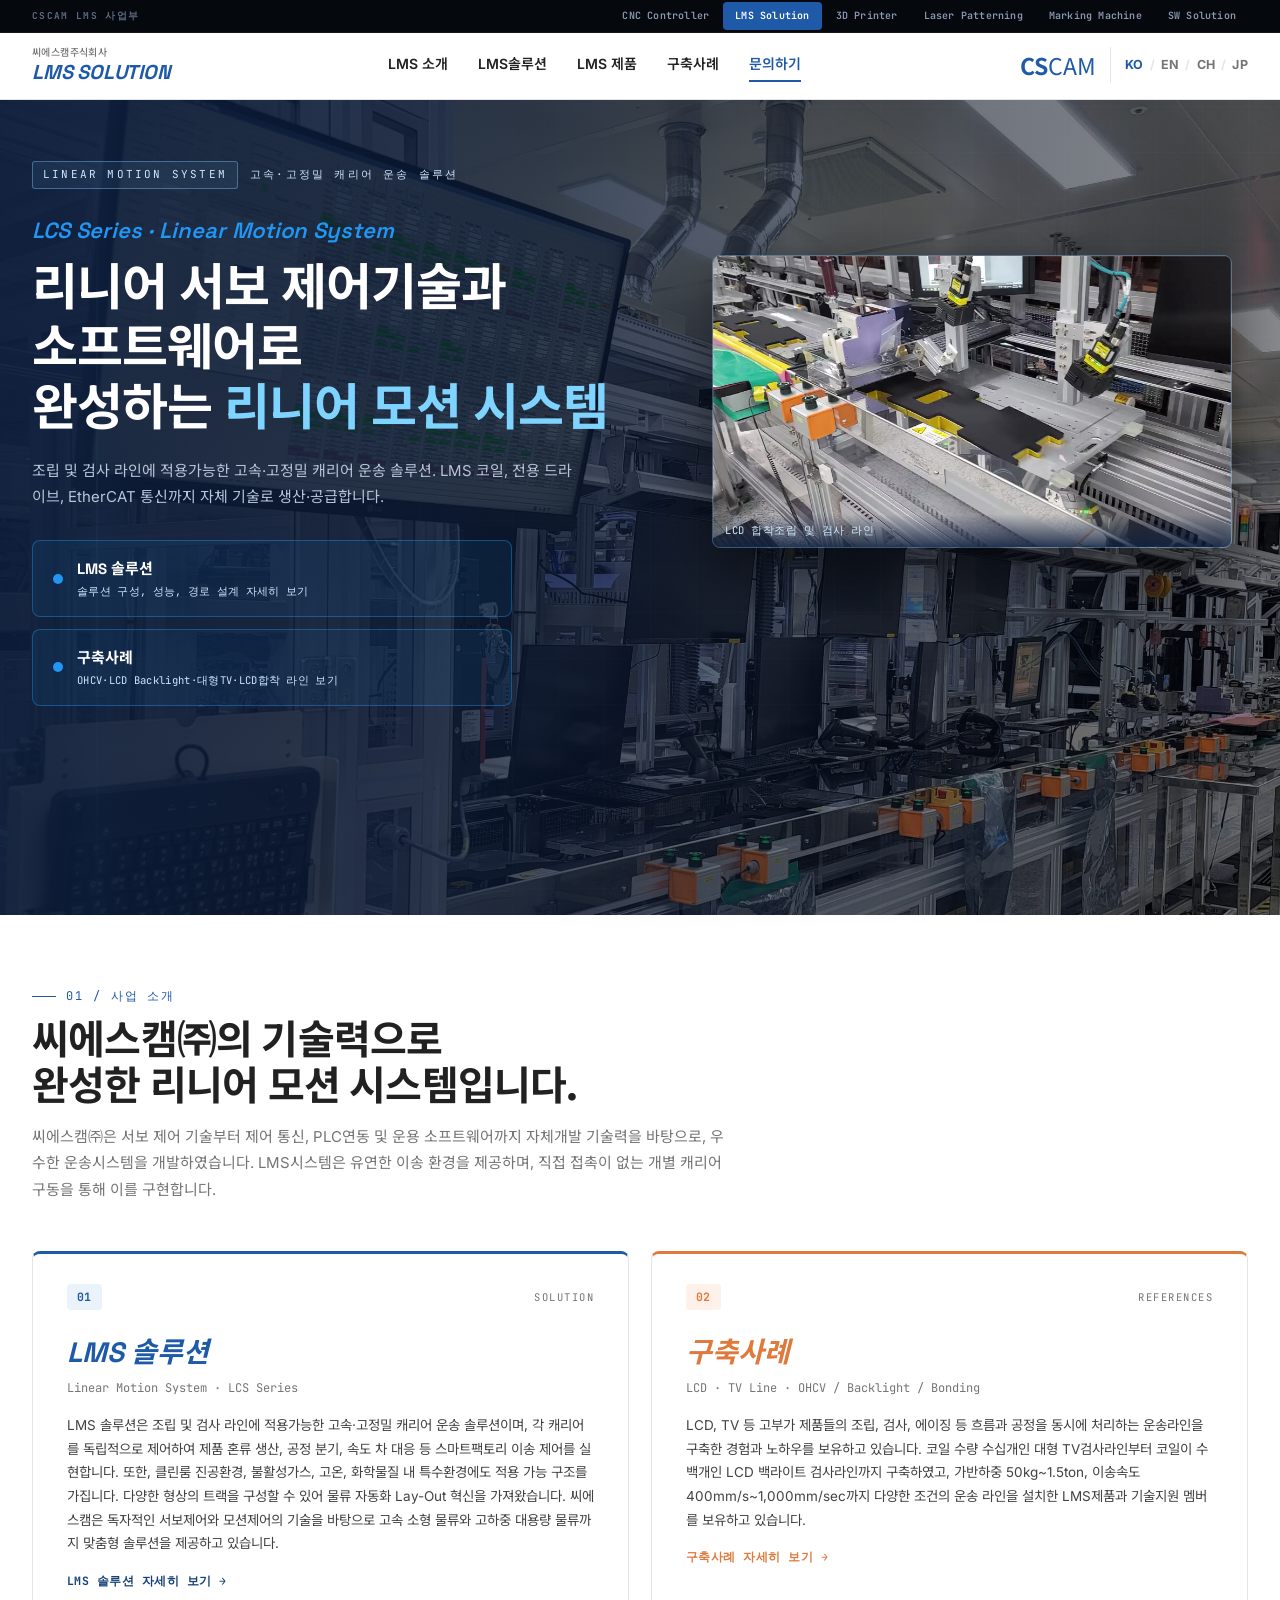
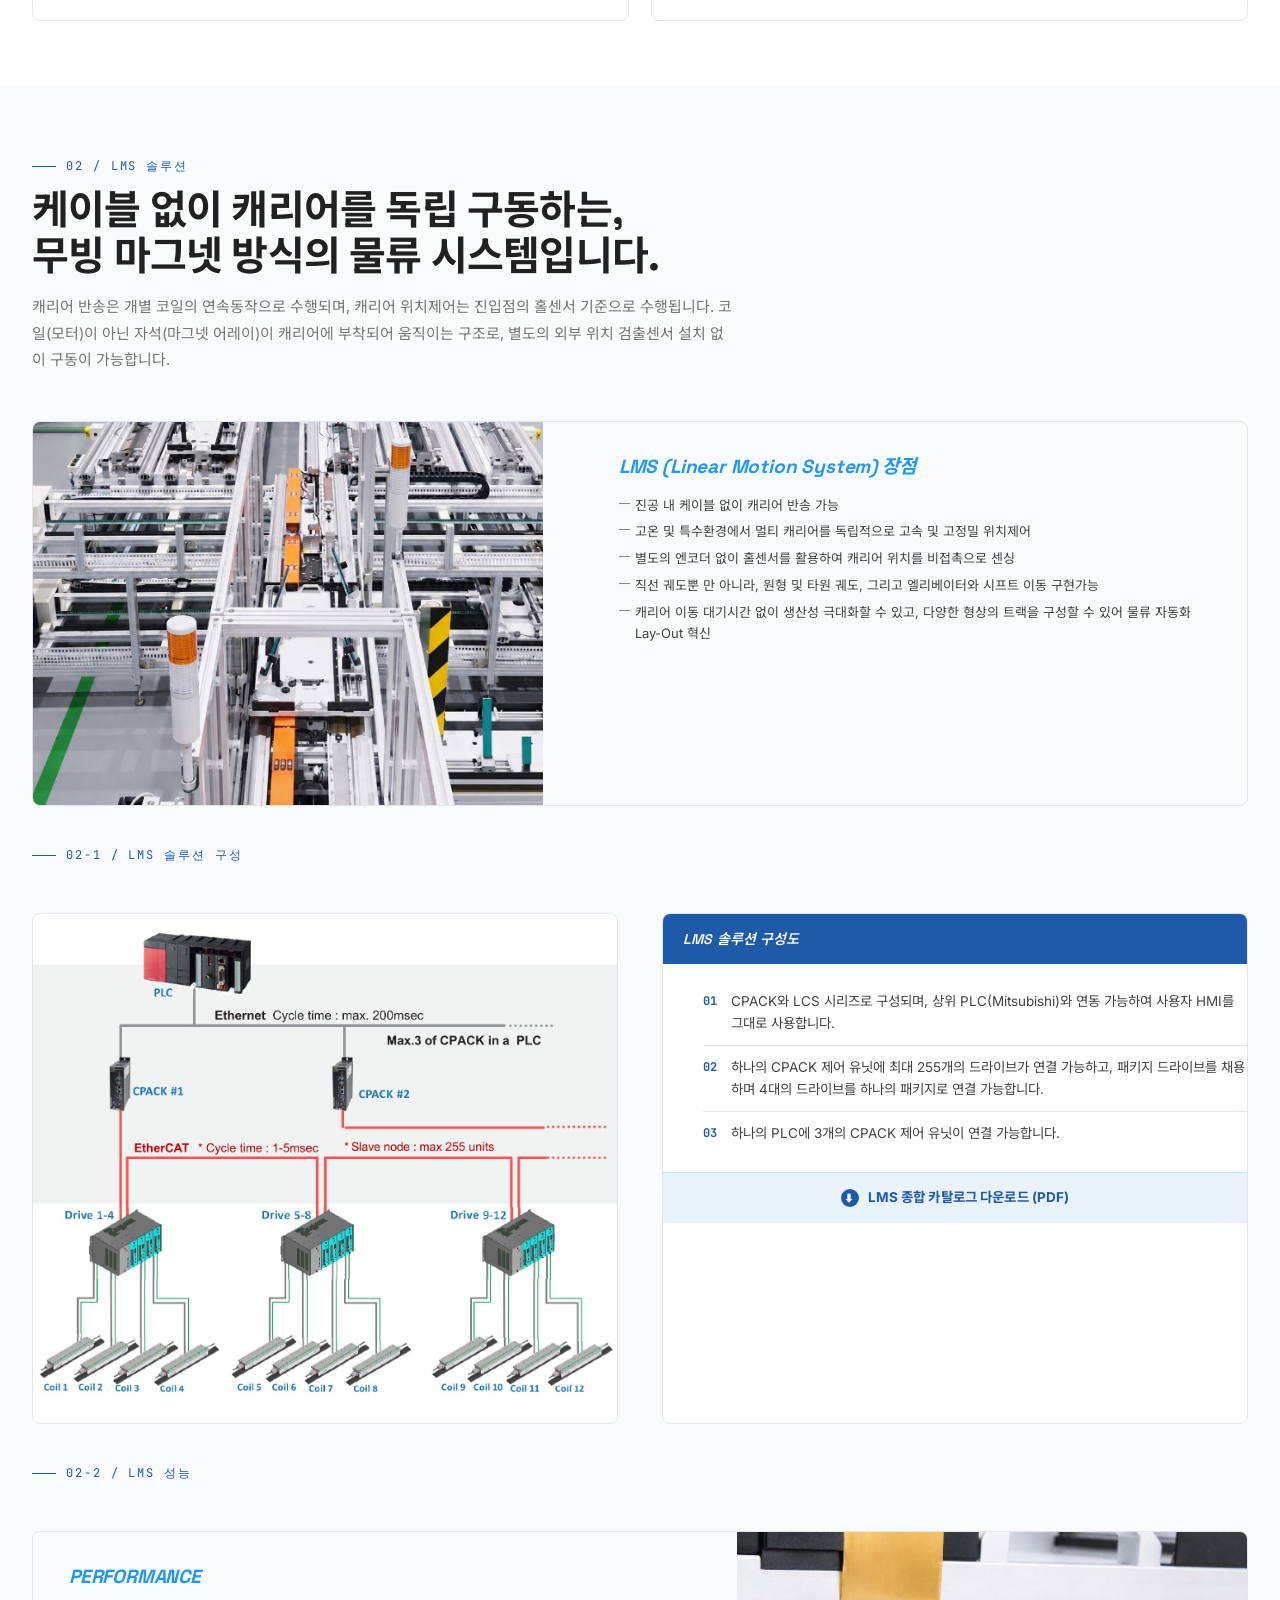
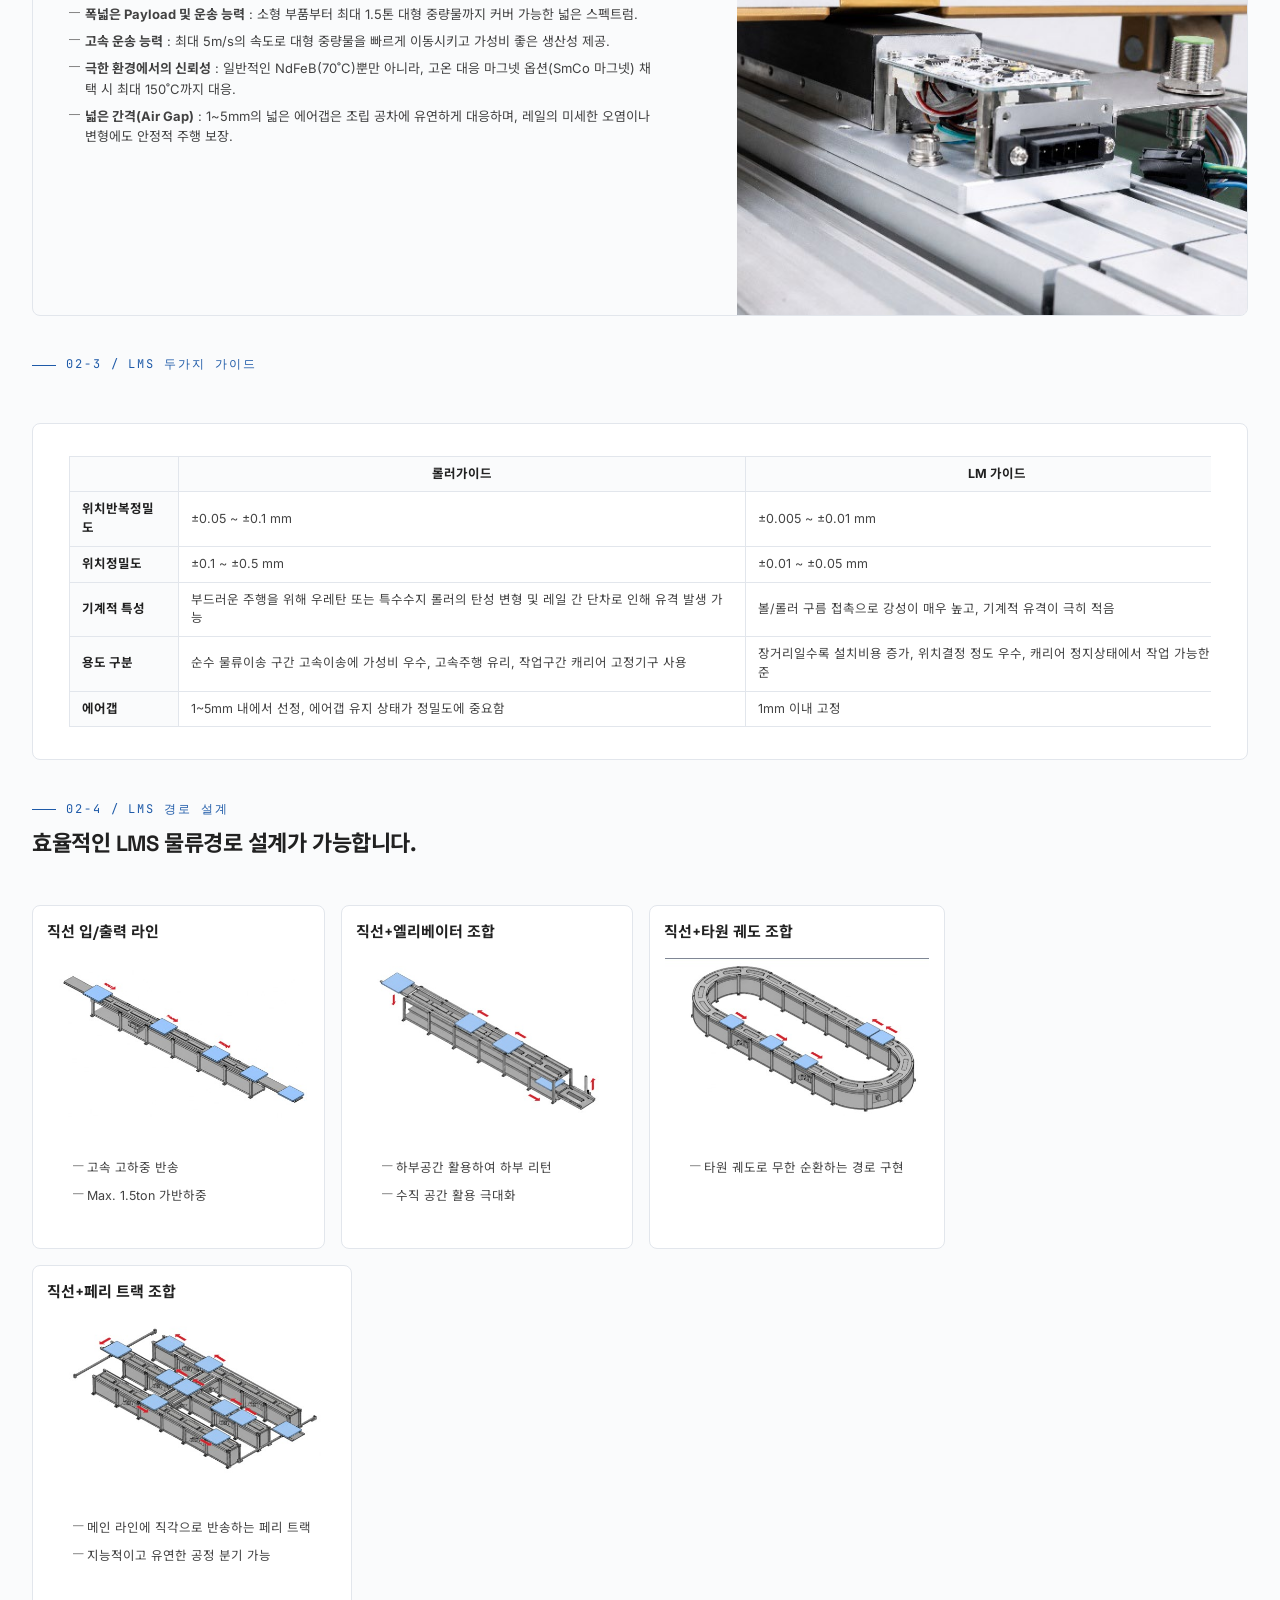
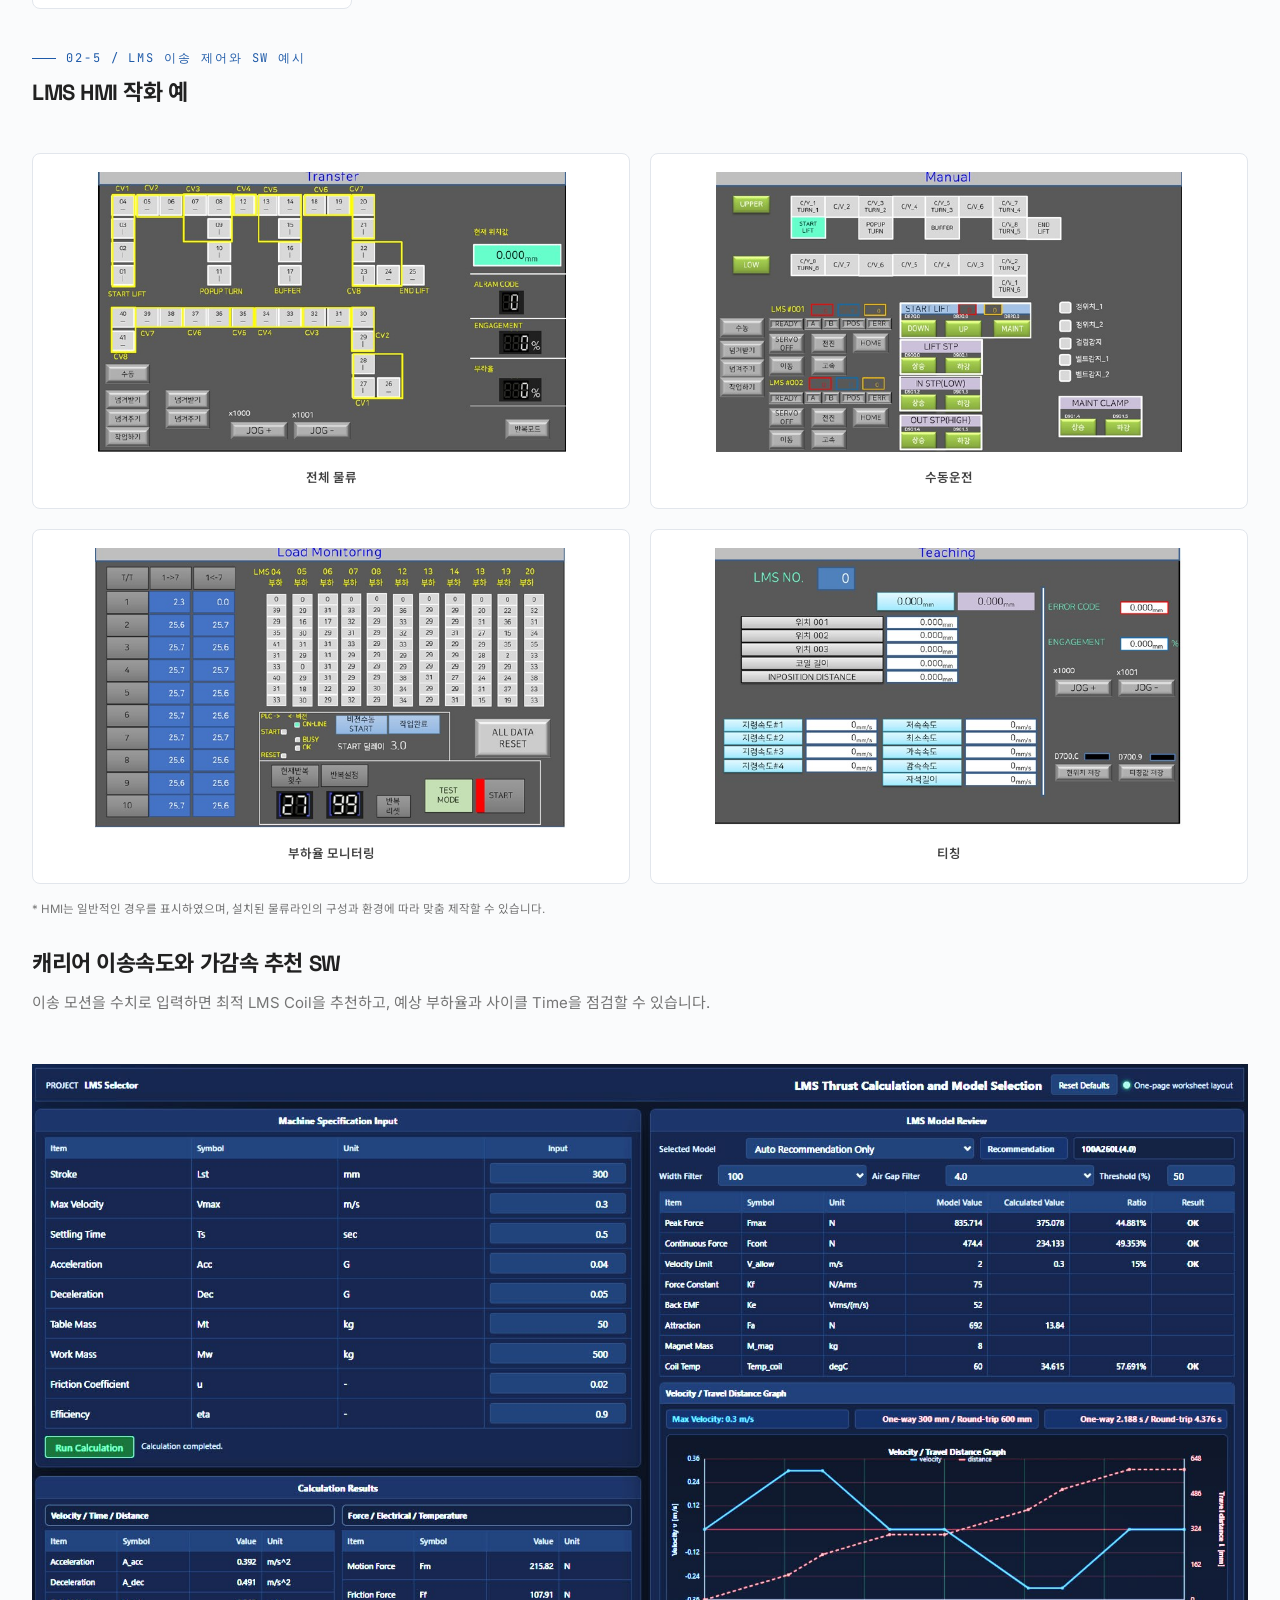
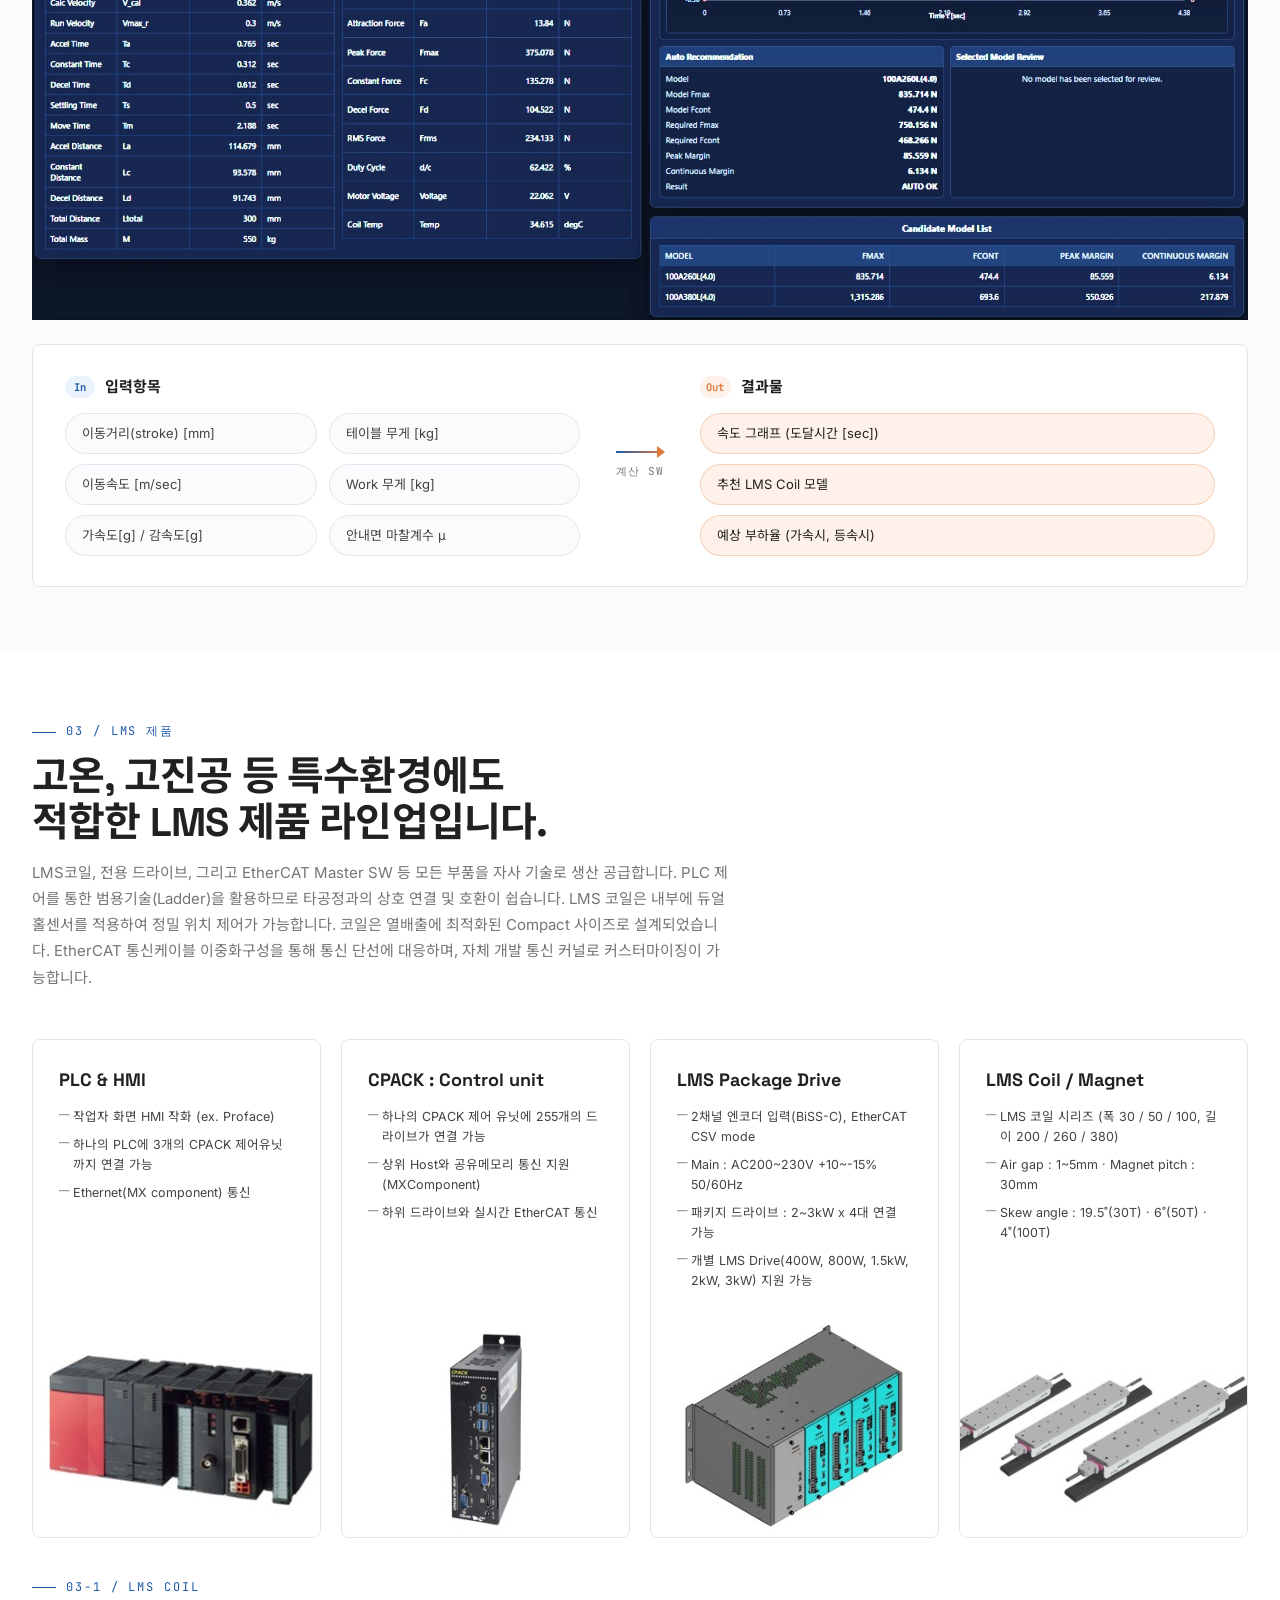
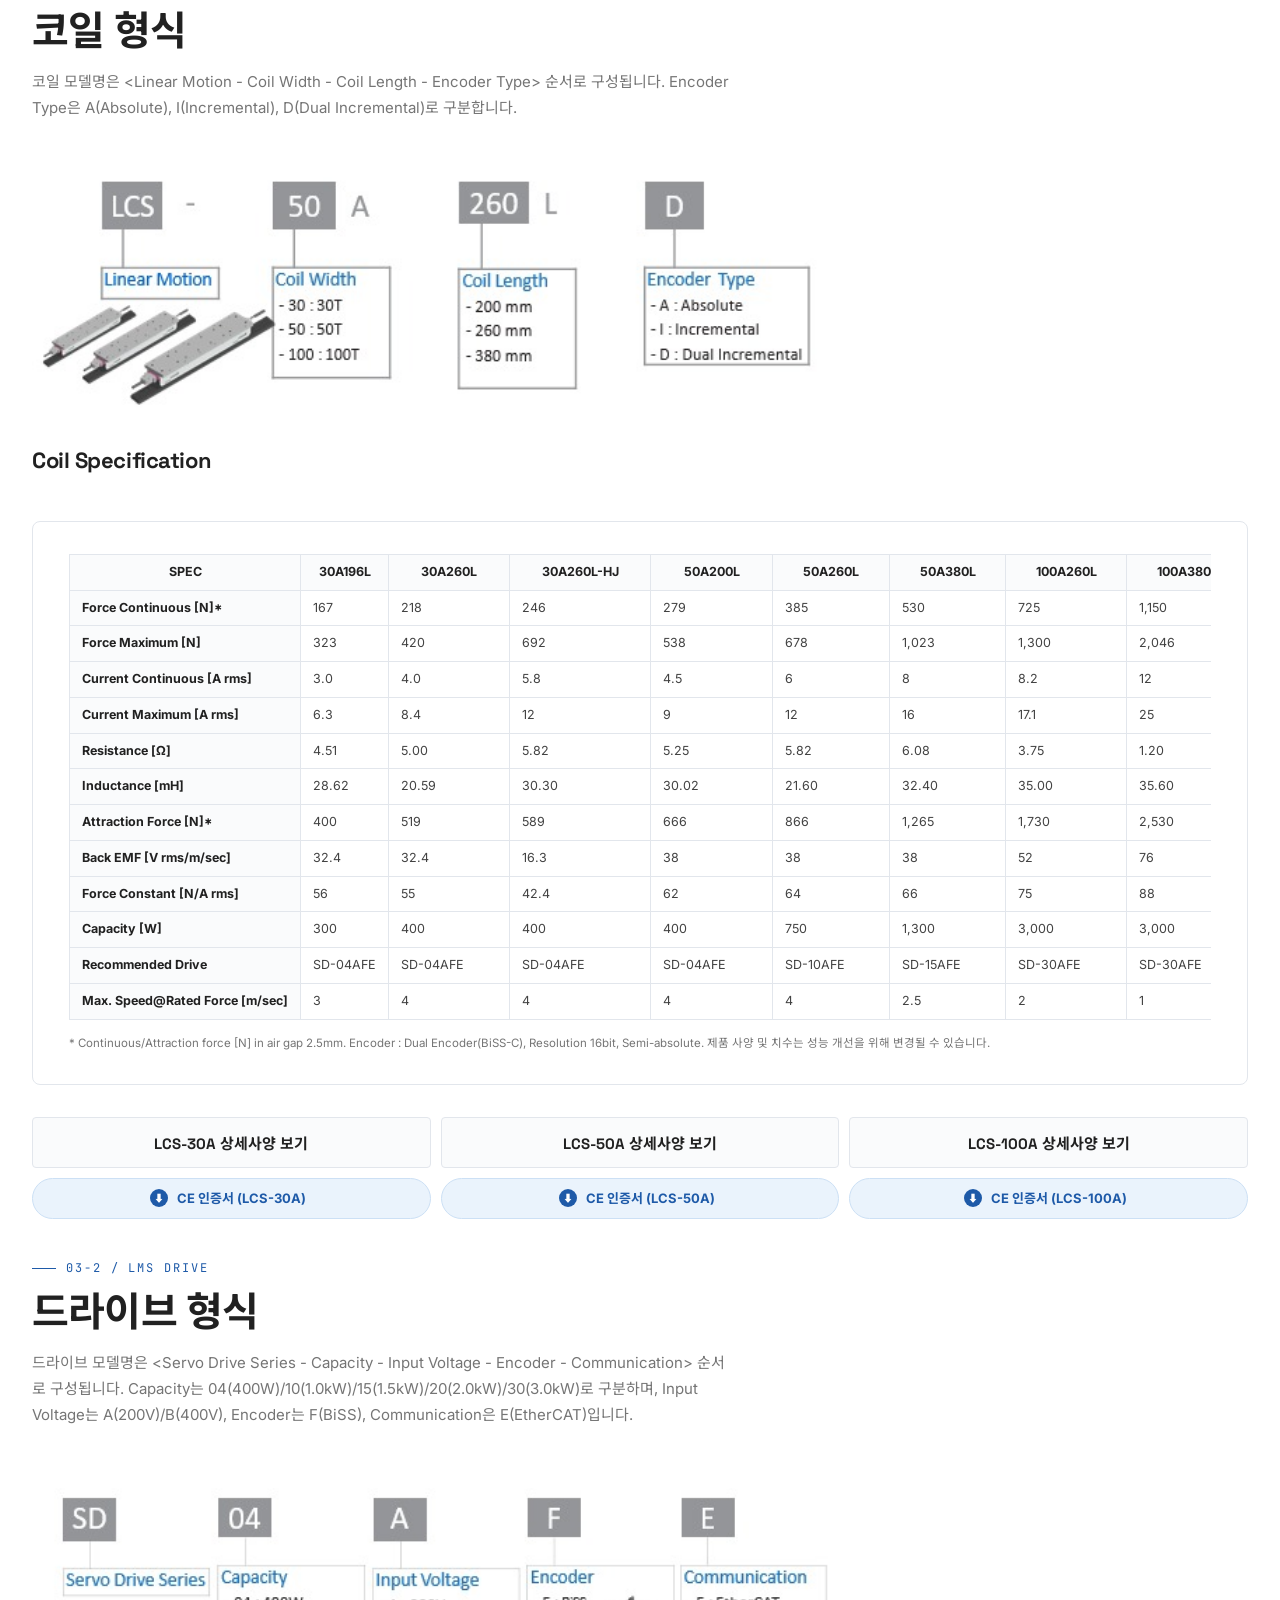
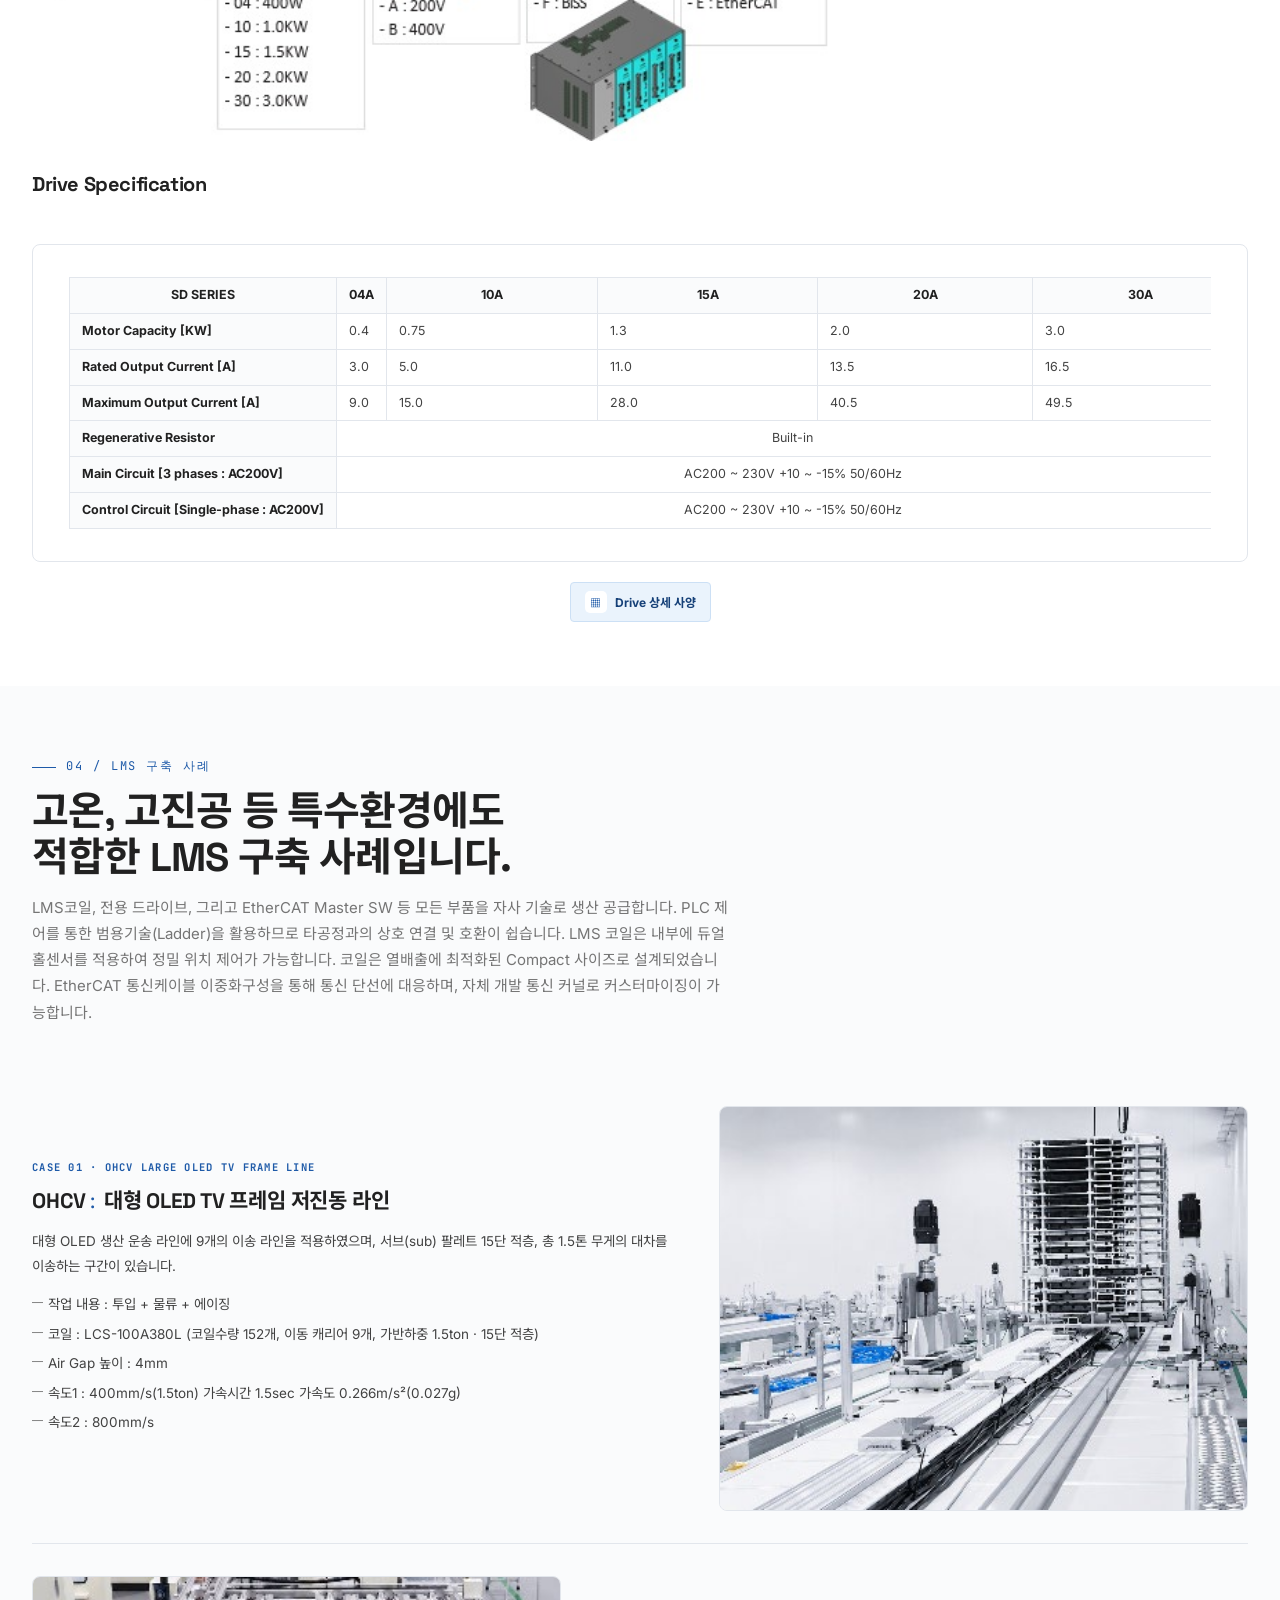
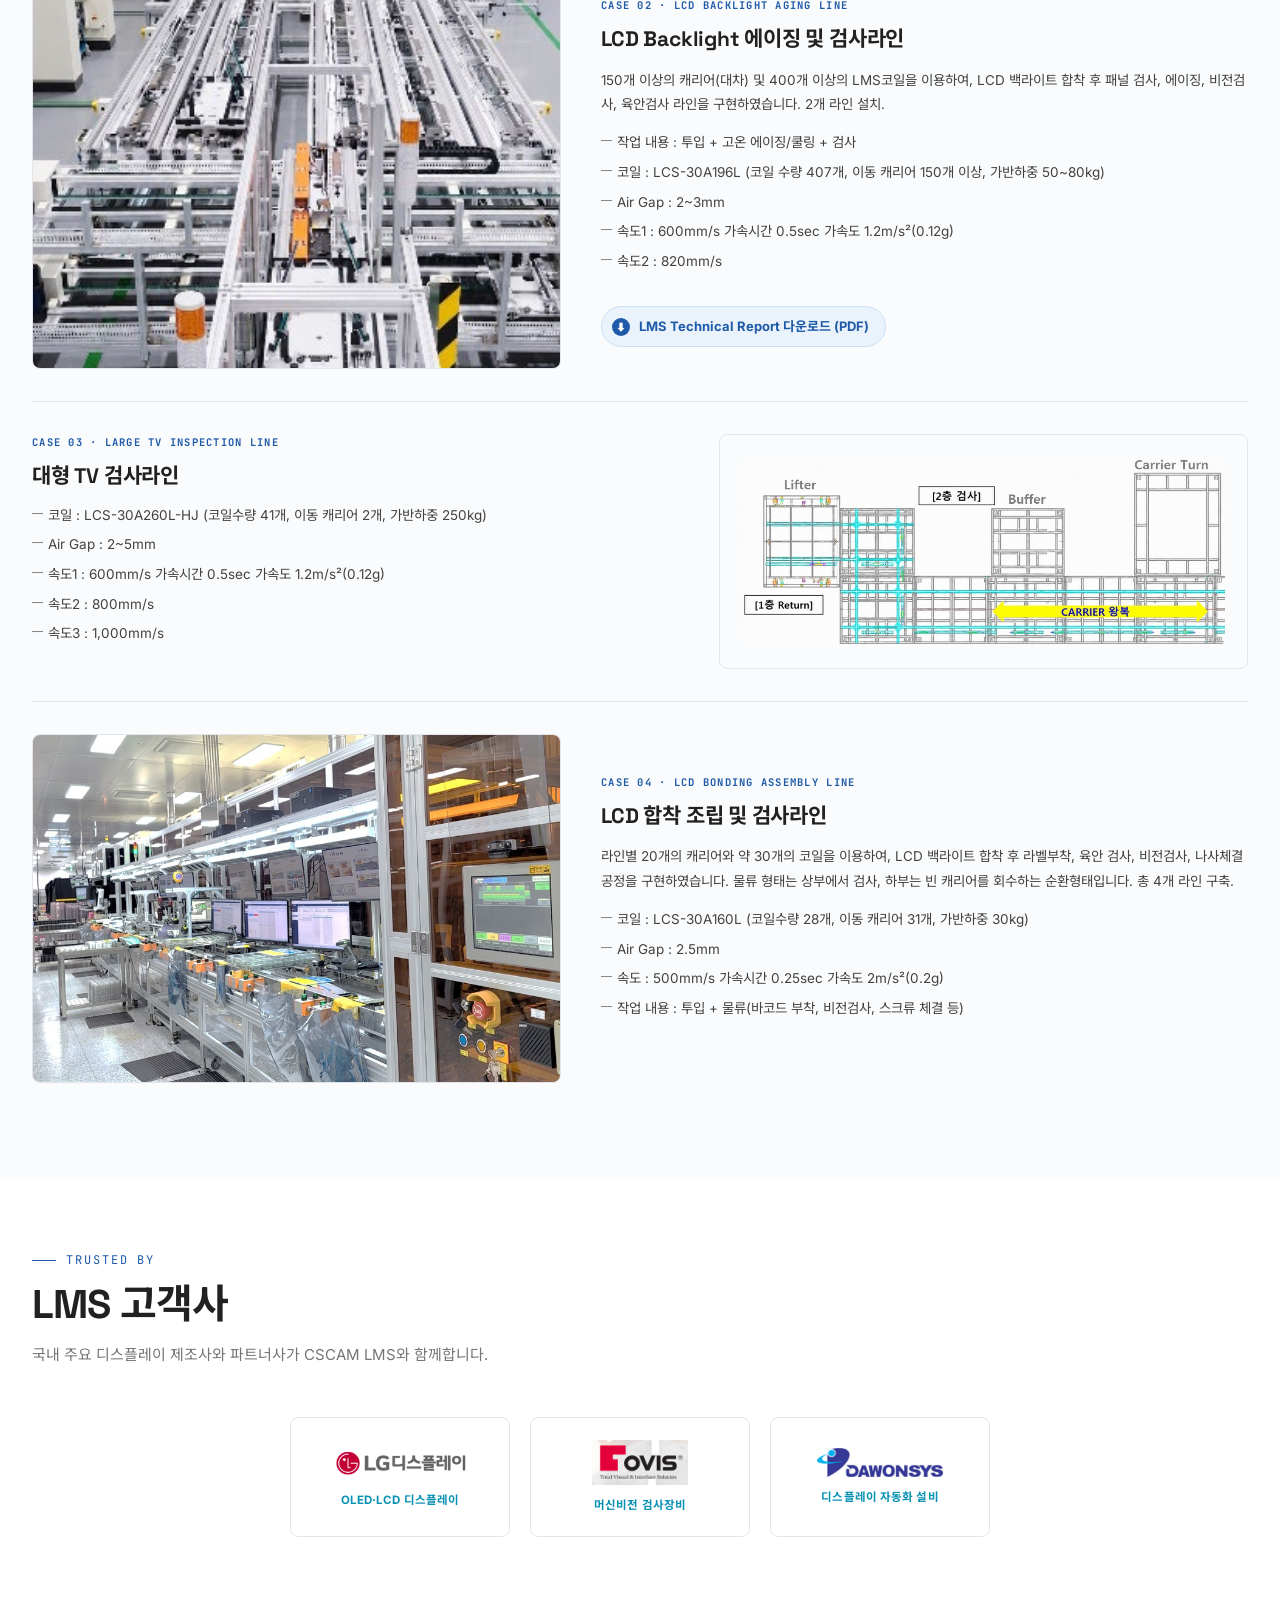
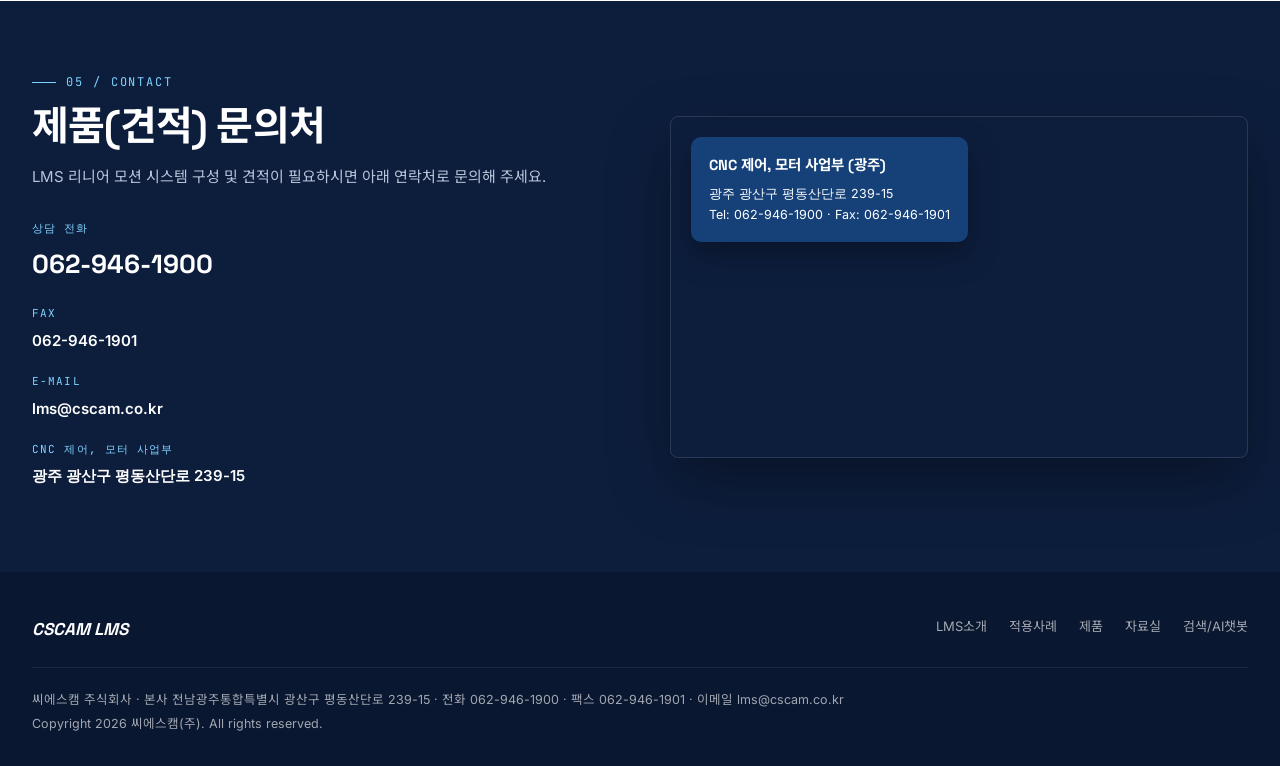
==== commit cf5edc16: "JP" ====
--- a/index.html
+++ b/index.html
@@ -37,7 +37,7 @@
       <div class="header-utility">
         <a class="brand-wordmark-link" href="https://cscam.co.kr/" aria-label="CSCAM 종합 홈페이지"><div class="brand-wordmark"><b>CS</b><span>CAM</span></div></a>
         <div class="brand-divider"></div>
-        <div class="lang-switch"><a class="active" href="index.html">KO</a><span class="lang-sep">/</span><a href="en/index.html">EN</a><span class="lang-sep">/</span><a href="zh/index.html">CH</a></div>
+        <div class="lang-switch"><a class="active" href="index.html">KO</a><span class="lang-sep">/</span><a href="en/index.html">EN</a><span class="lang-sep">/</span><a href="zh/index.html">CH</a><span class="lang-sep">/</span><a href="jp/index.html">JP</a></div>
       </div>
       <button class="nav-toggle" aria-label="메뉴 열기"><span></span><span></span><span></span></button>
     </div>
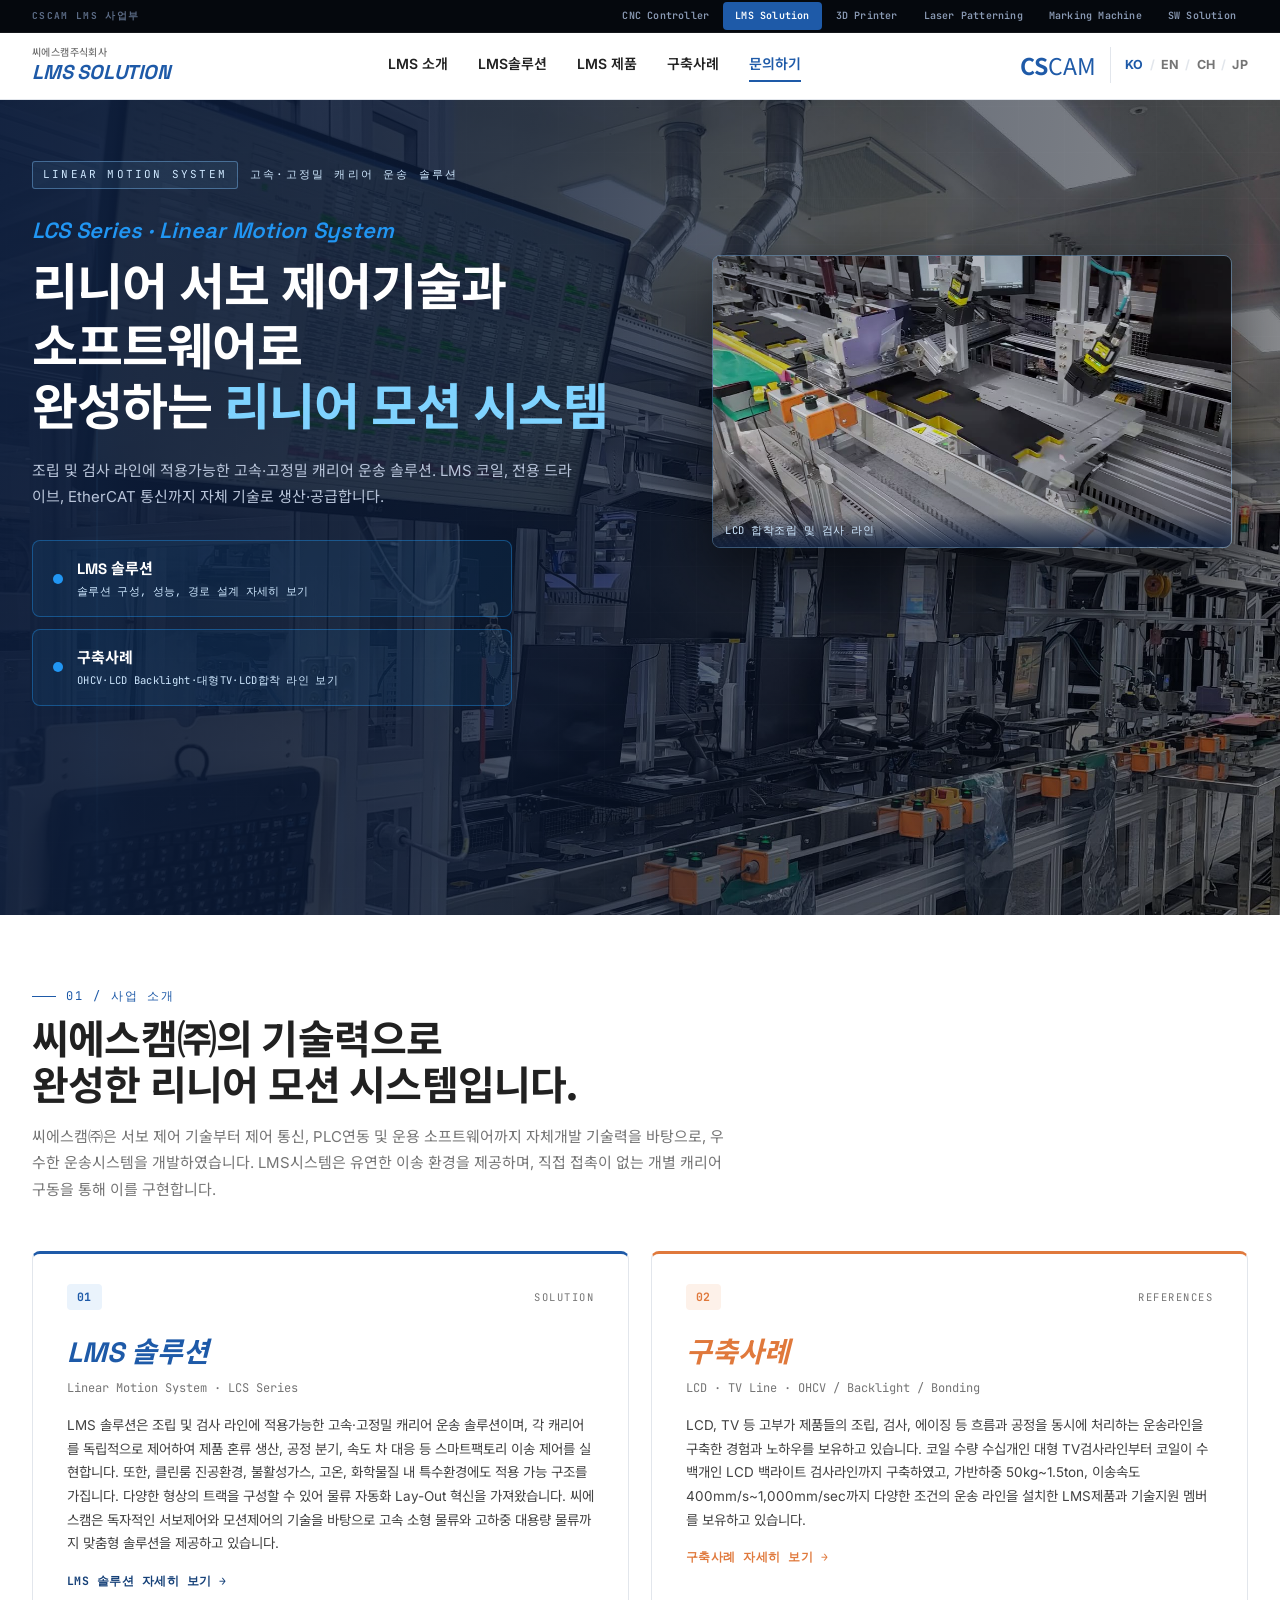
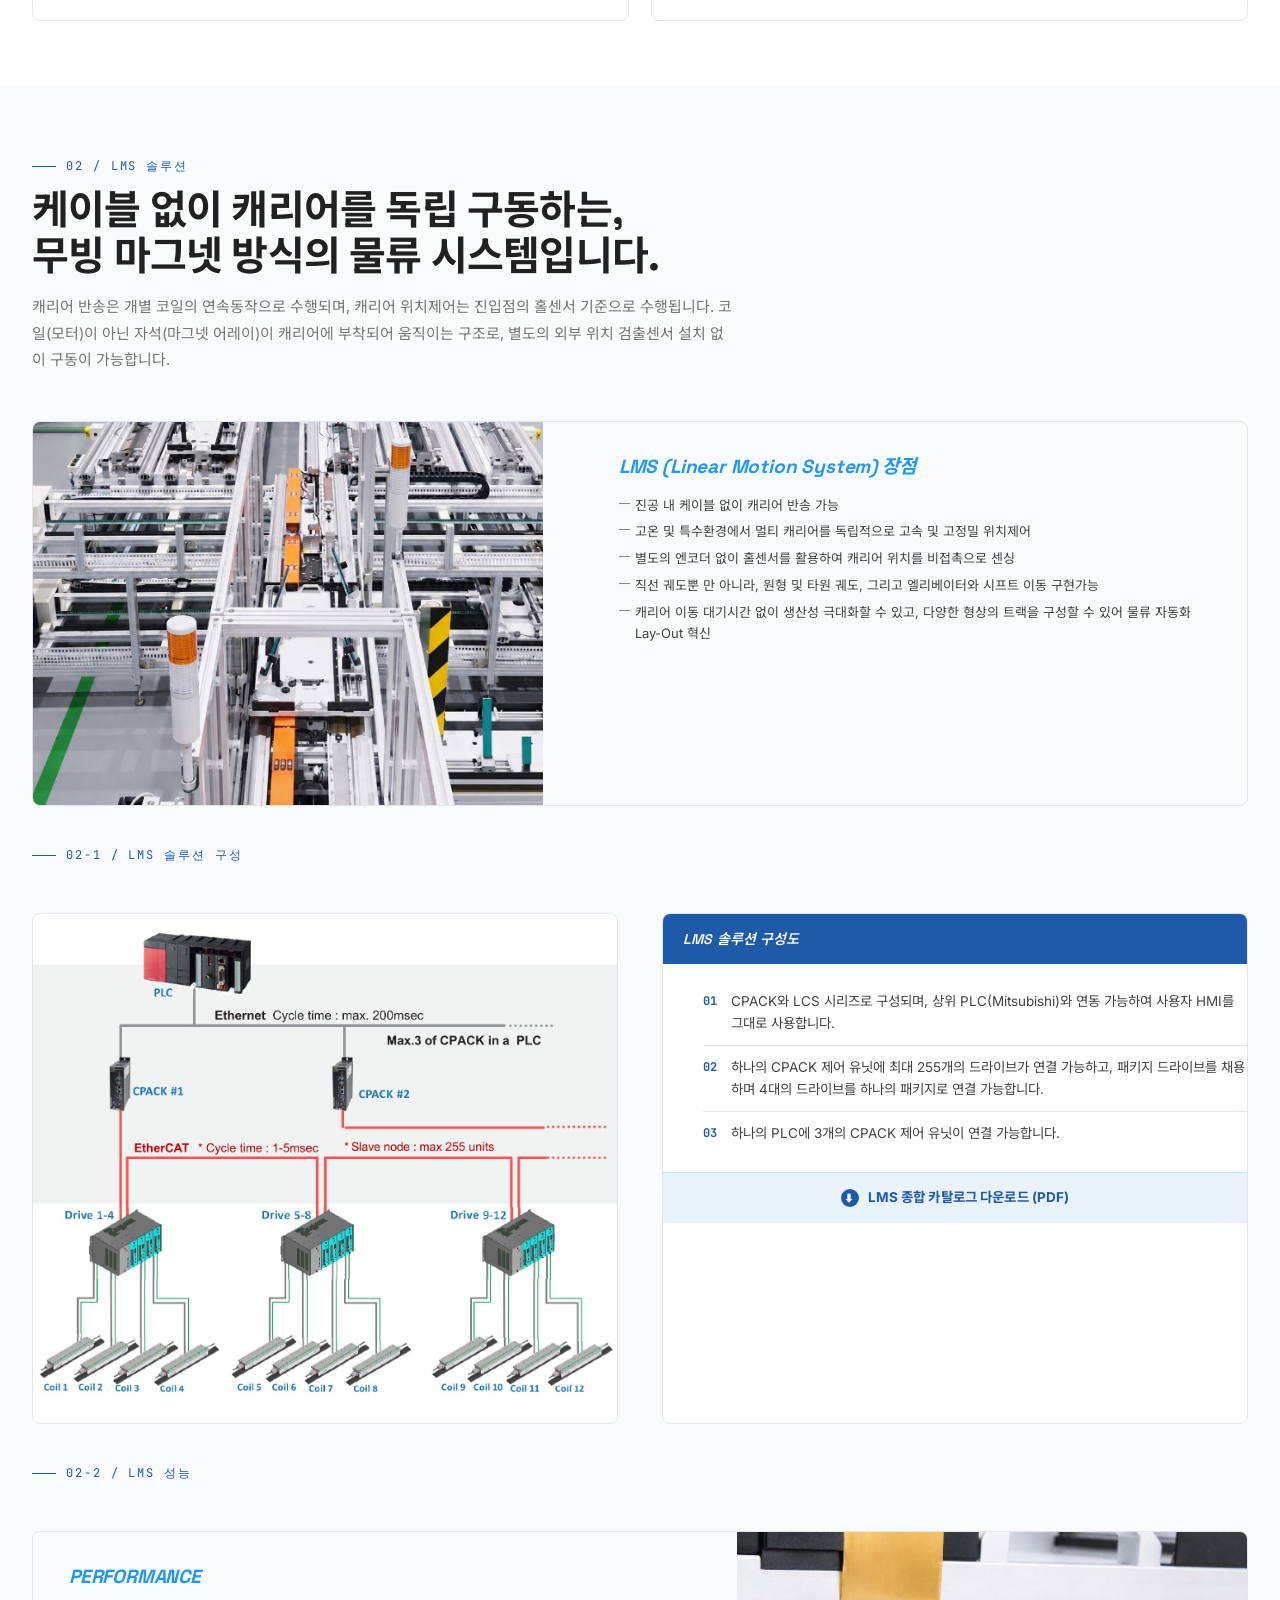
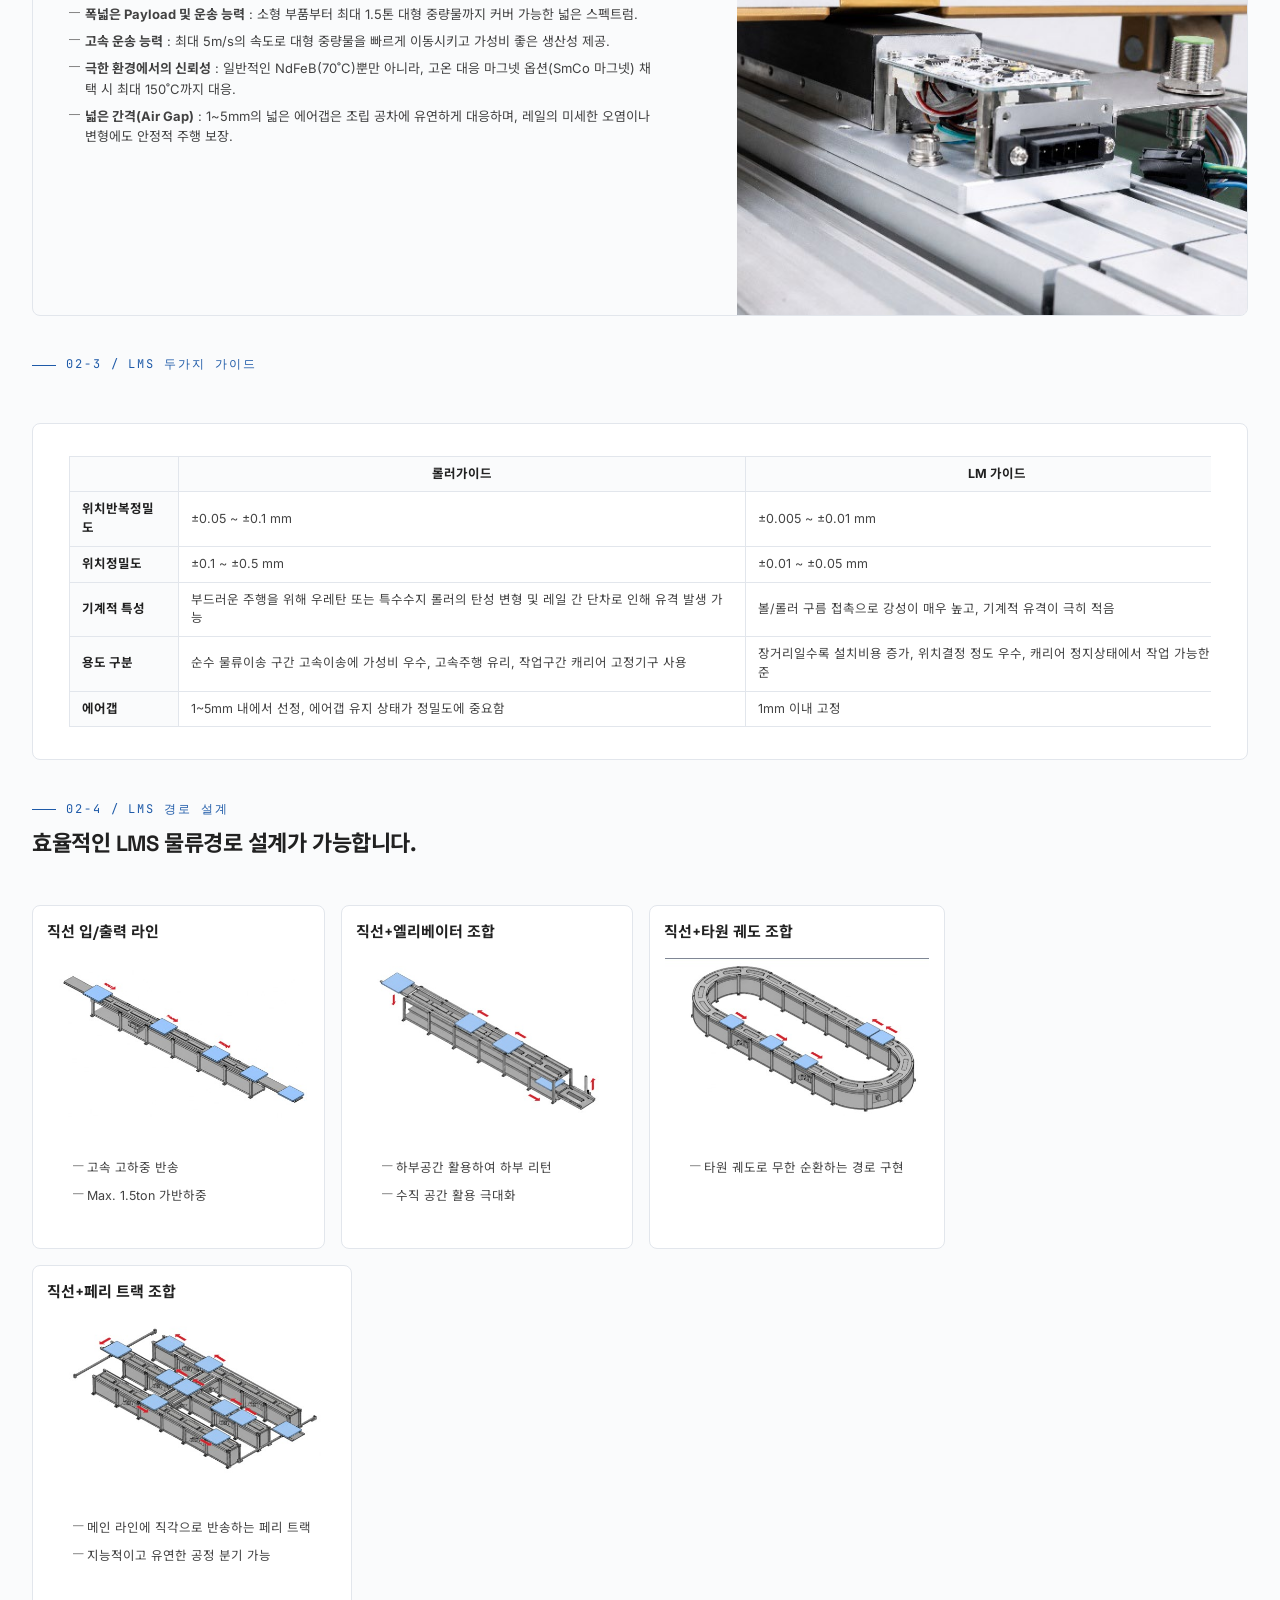
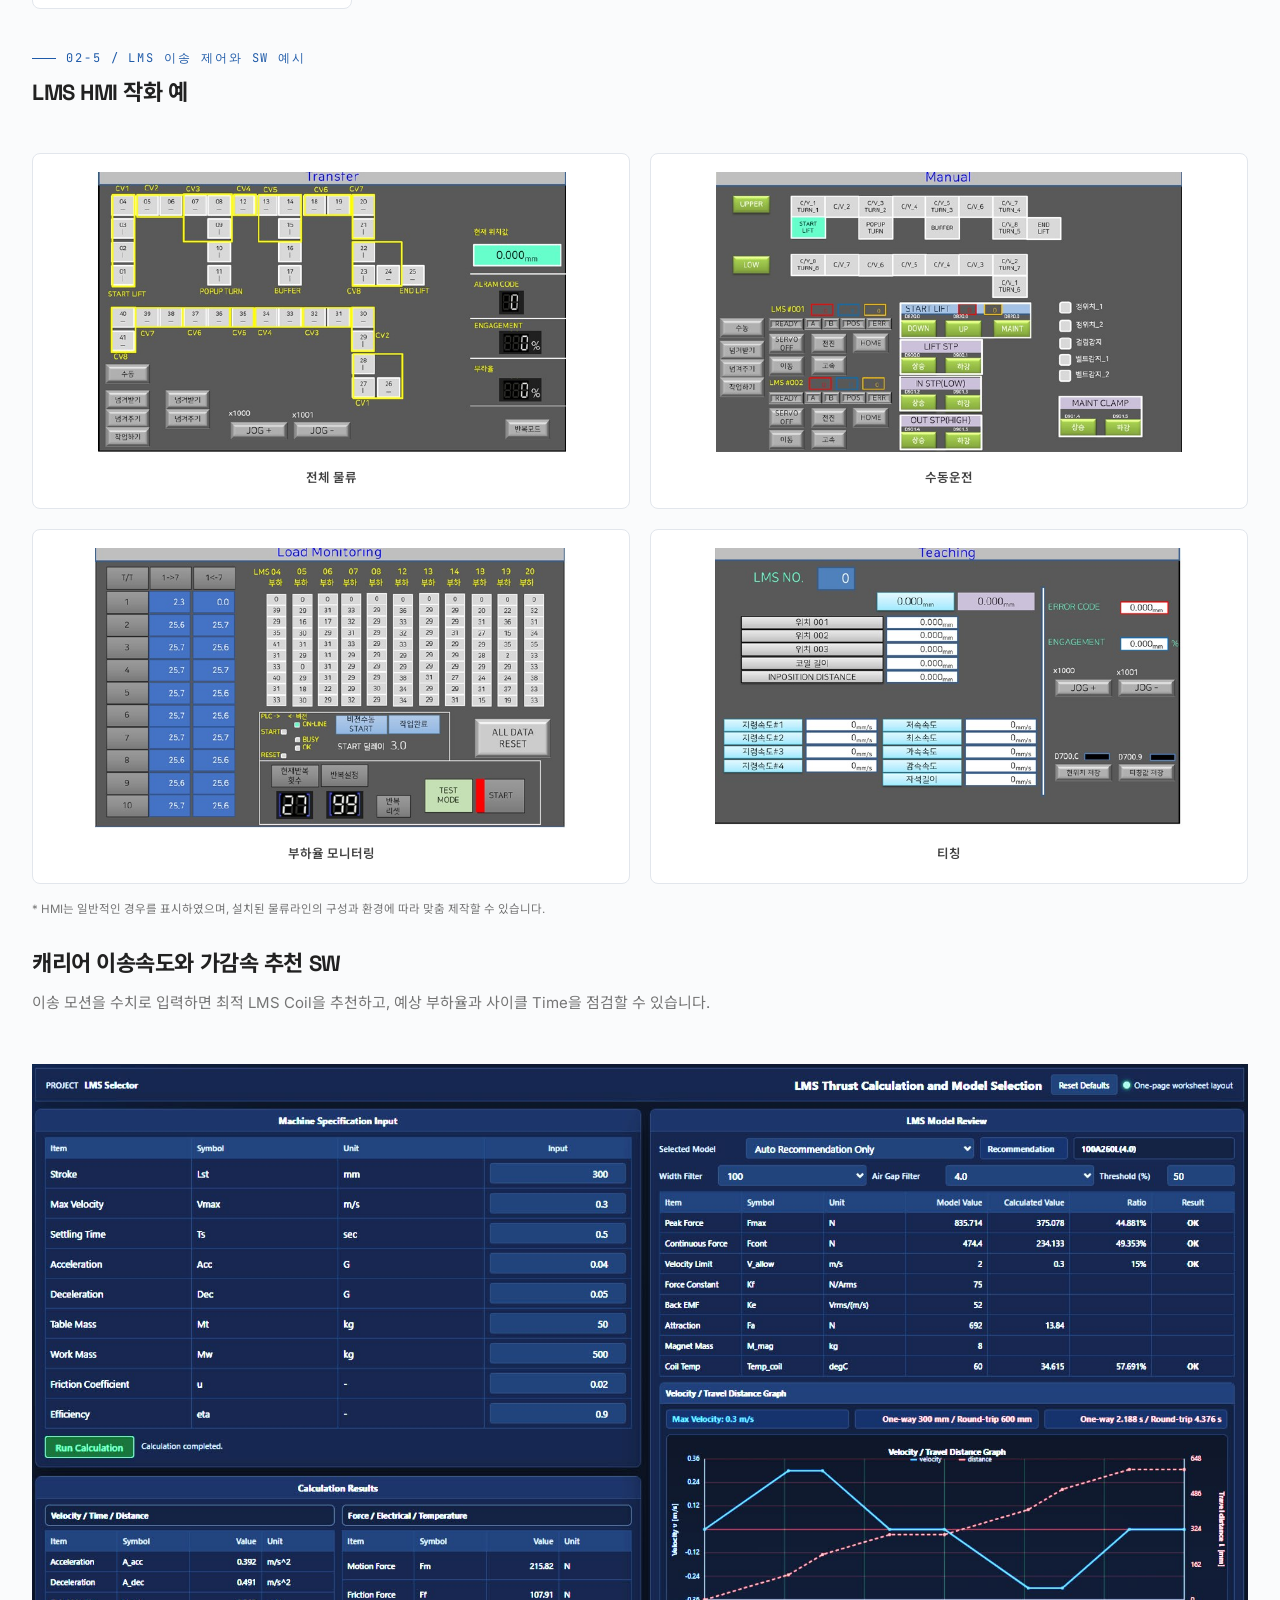
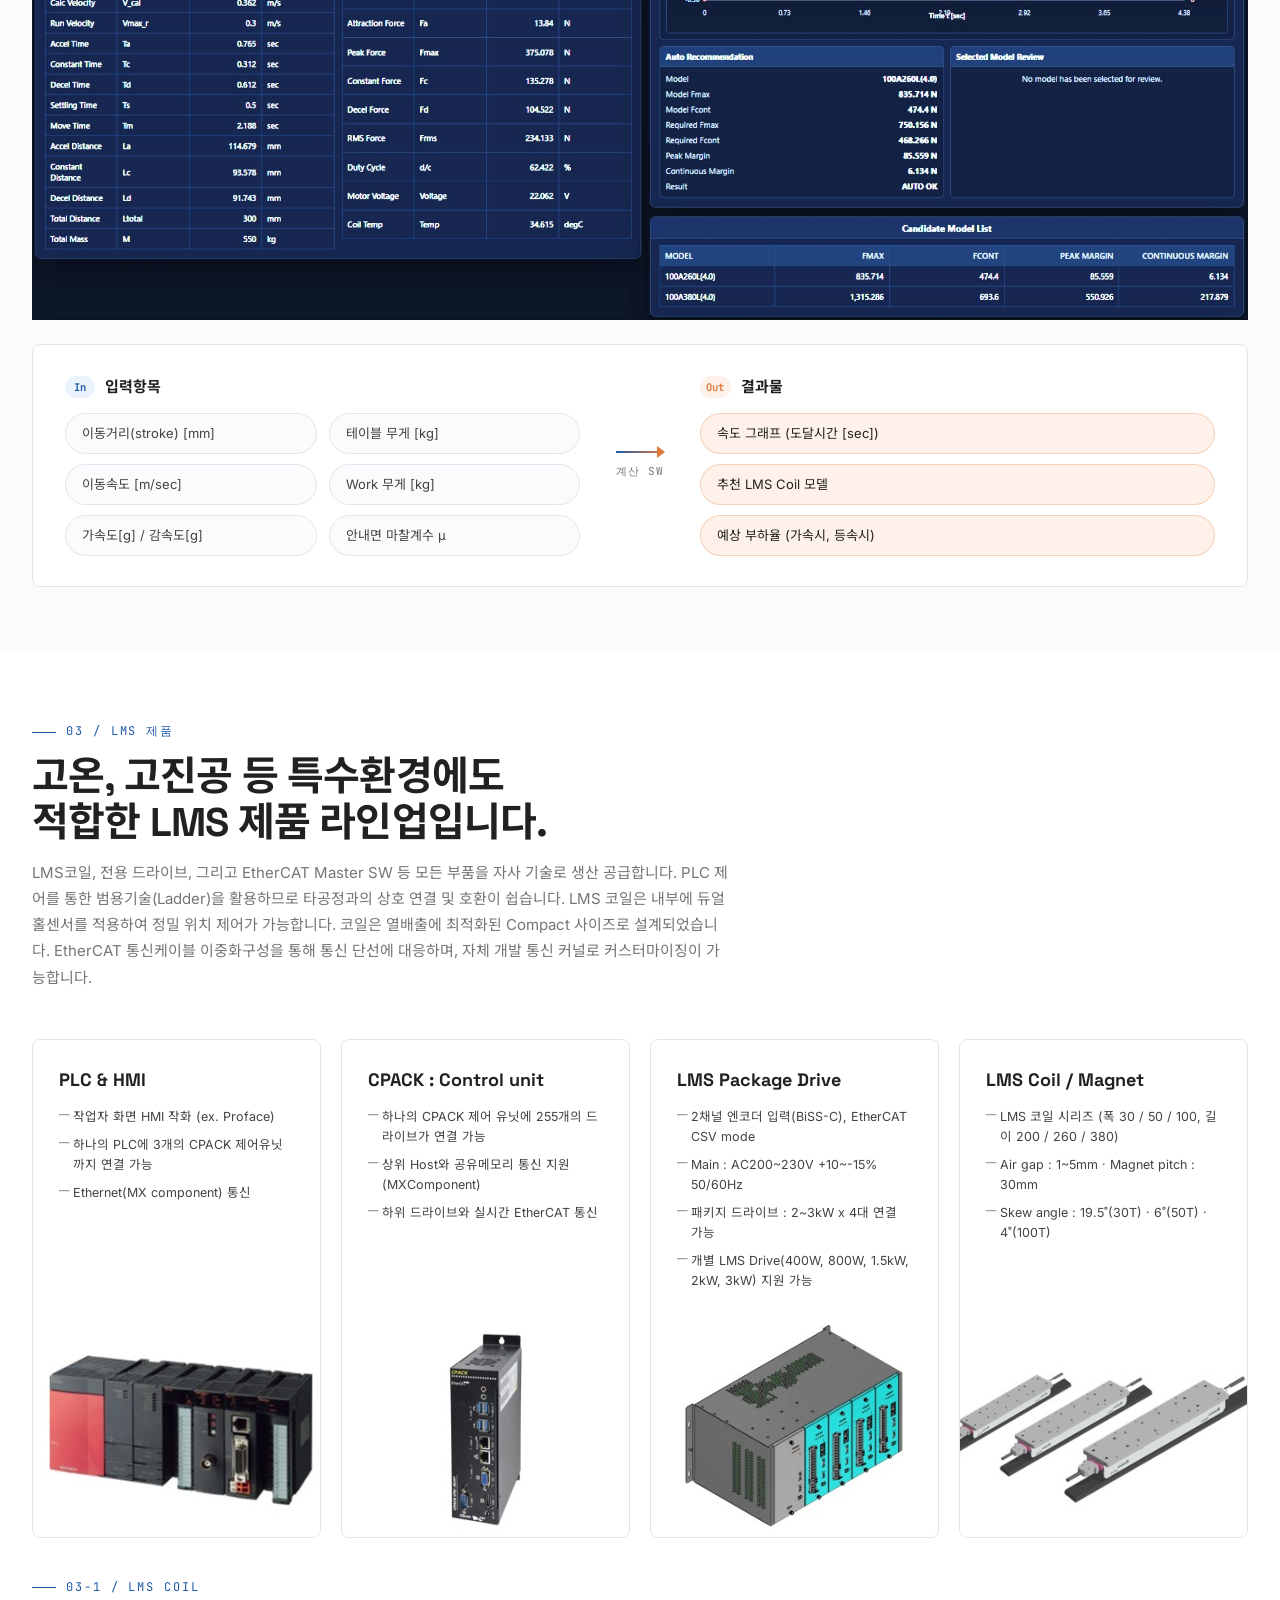
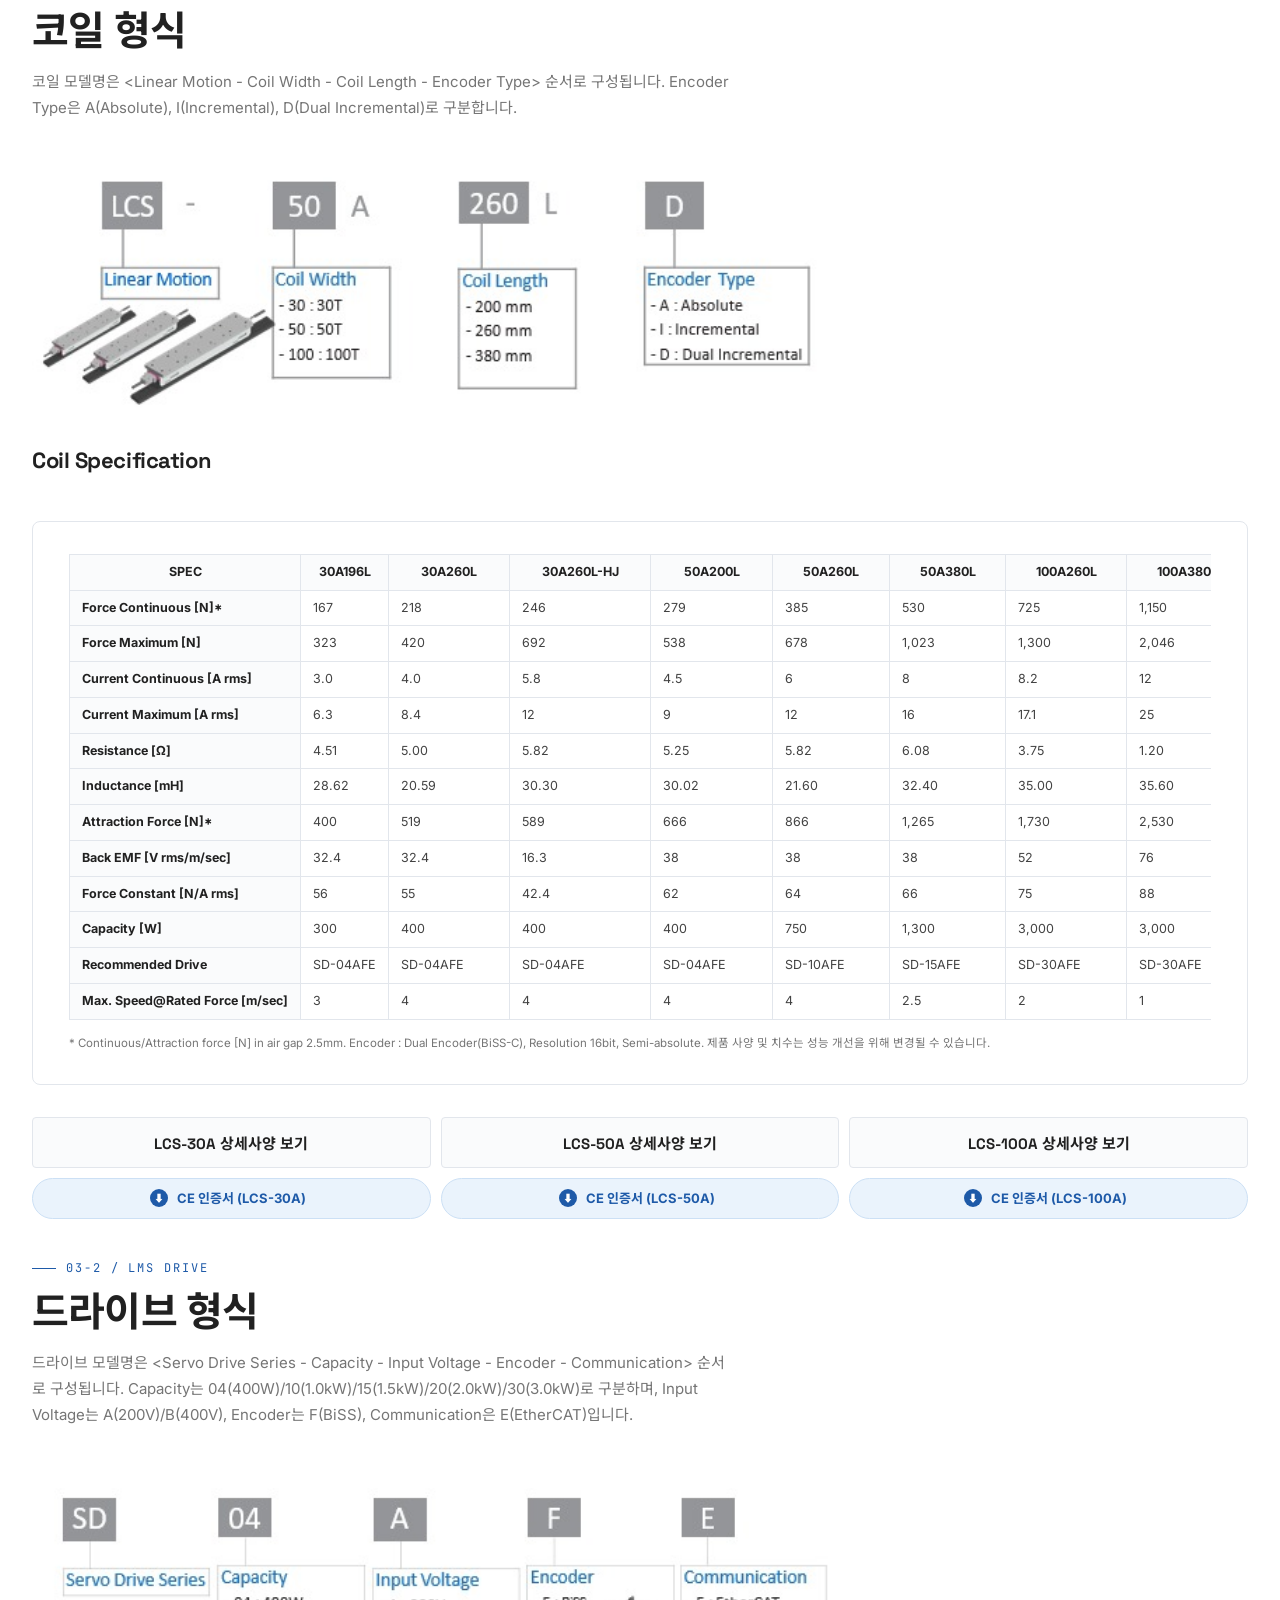
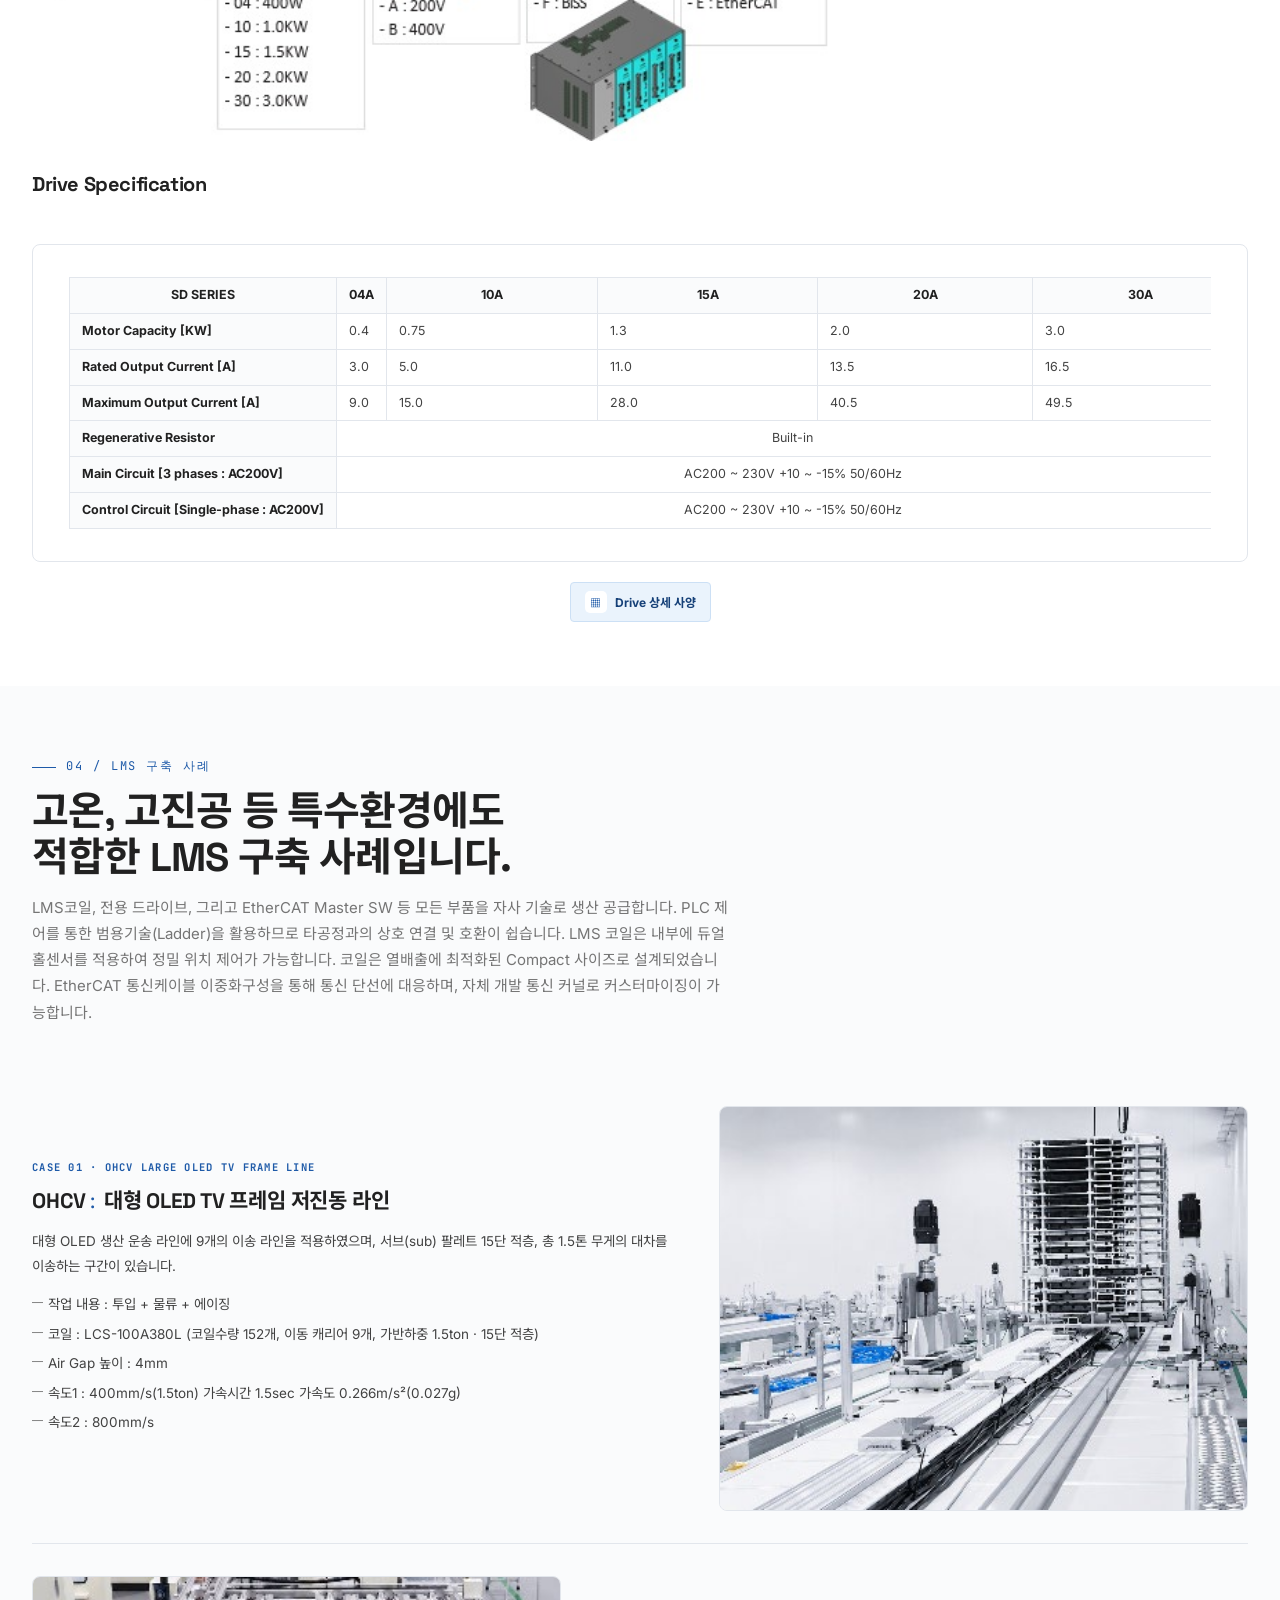
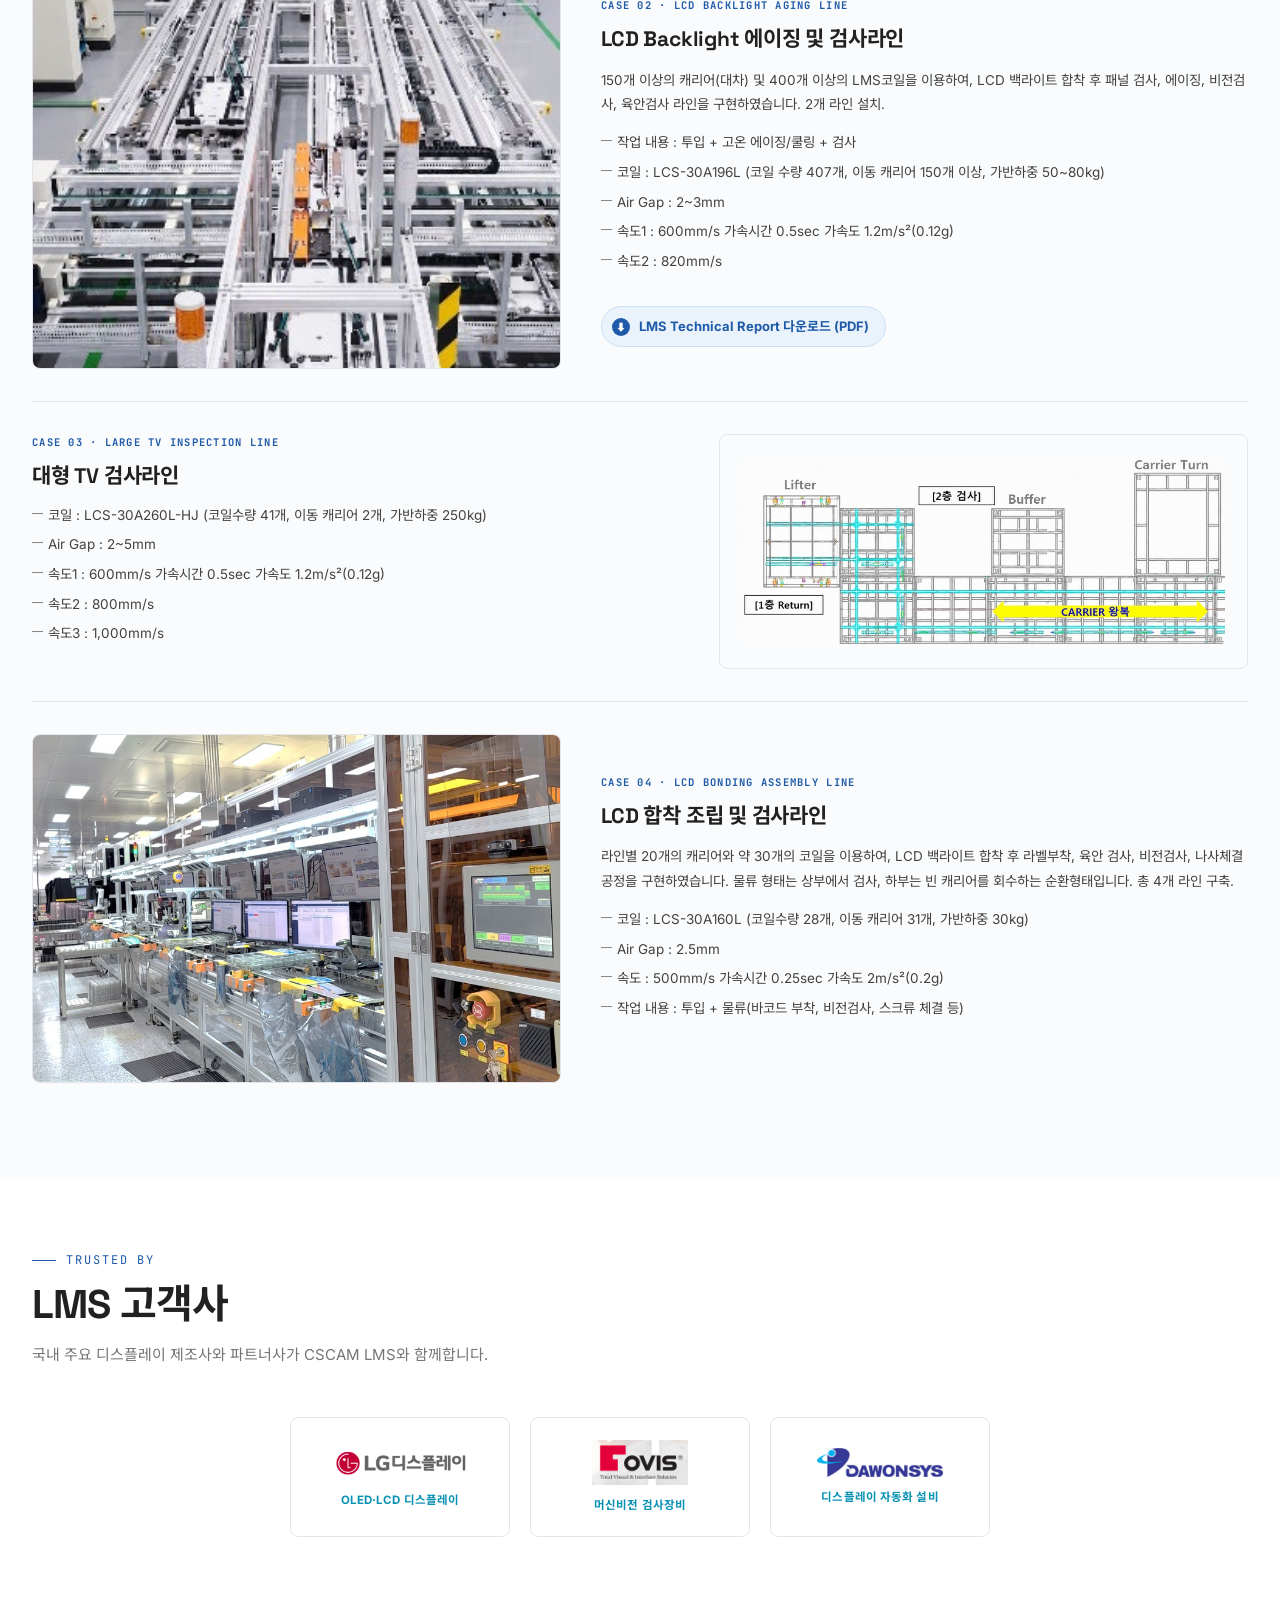
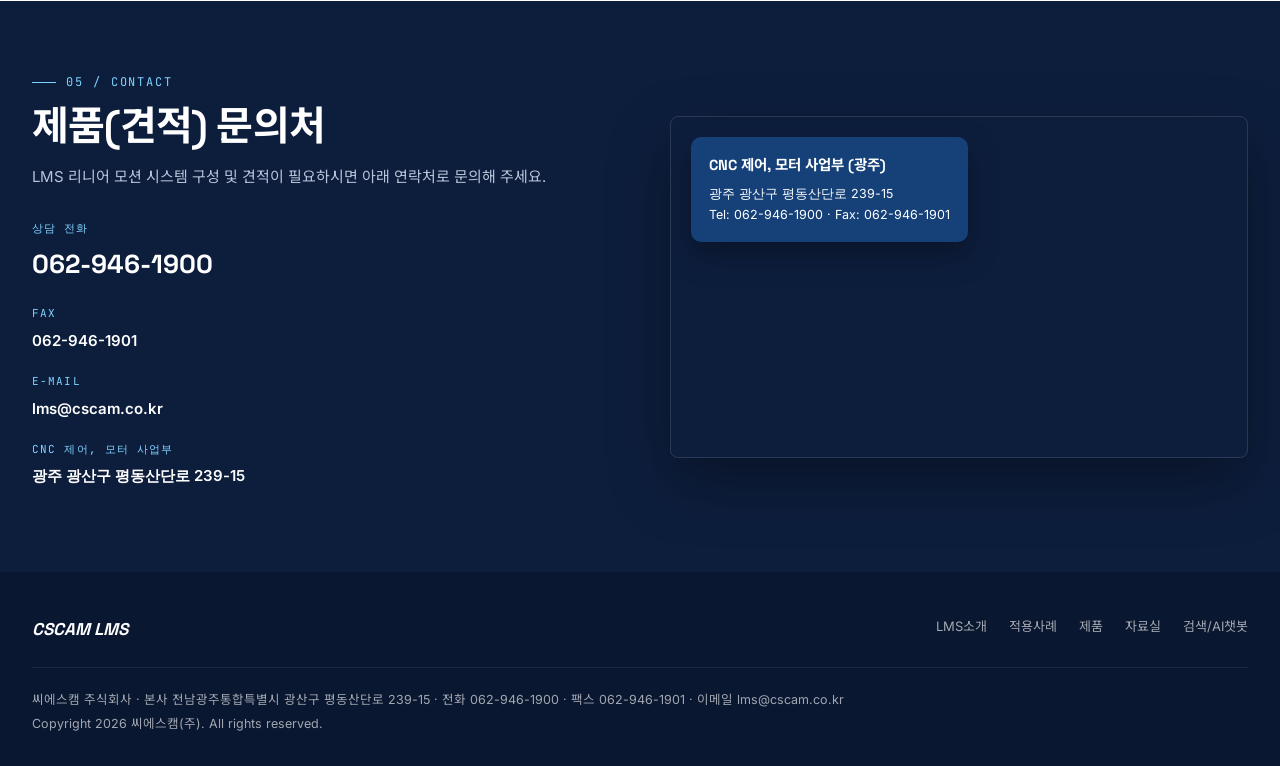
==== commit 24630825: "upgrade" ====
--- a/index.html
+++ b/index.html
@@ -570,7 +570,7 @@
         </div>
       </div>
       <div class="map-card">
-        <iframe allowfullscreen="" class="map-embed" loading="lazy" referrerpolicy="no-referrer-when-downgrade" src="https://www.google.com/maps?q=%EA%B4%91%EC%A3%BC+%EA%B4%91%EC%82%B0%EA%B5%AC+%ED%8F%89%EB%8F%99%EC%82%B0%EB%8B%A8%EB%A1%9C+239-15&amp;output=embed" title="씨에스캠(주) 지도"></iframe>
+        <iframe allowfullscreen="" class="map-embed" loading="lazy" referrerpolicy="strict-origin-when-cross-origin" src="https://www.google.com/maps/embed?pb=!1m5!3m3!1m2!1s0x357187f1f76574ed%3A0xa519063b2a263651!2z6rSR7KO86rSR7Jet7IucIOq0keyCsOq1rCDtj4nrj5nsgrDri6jroZwgMjM5LTE1!5e0!3m2!1sko!2skr!4v1788947351875!5m2!1sko!2skr" title="씨에스캠(주) 지도"></iframe>
         <div class="map-label">
           <strong>CNC 제어, 모터 사업부 (광주)</strong>
           <span class="addr">광주 광산구 평동산단로 239-15</span>
@@ -622,5 +622,98 @@
   });
 })();
 </script>
+<script>
+(function(){
+  if (window.cscamProdNavFixInstalled) return;
+  window.cscamProdNavFixInstalled = true;
+  function cscamProdNavFixApply(){
+    var host = location.hostname;
+    var isProdRoot = (host === "www.cscam.co.kr" || host === "cscam.co.kr");
+    if (!isProdRoot) return;
+    var domainMap = {
+      "cscam.co.kr": "",
+      "www.cscam.co.kr": "",
+      "cnc.cscam.co.kr": "/cnc",
+      "lms.cscam.co.kr": "/lms",
+      "3dp.cscam.co.kr": "/3dp",
+      "laser.cscam.co.kr": "/laser",
+      "marking.cscam.co.kr": "/marking",
+      "sw.cscam.co.kr": "/sw"
+    };
+    document.querySelectorAll("a[href]").forEach(function(a){
+      var href = a.getAttribute("href");
+      if (!href || !/^https?:\/\//i.test(href)) return;
+      var u;
+      try { u = new URL(href); } catch(e) { return; }
+      if (!Object.prototype.hasOwnProperty.call(domainMap, u.hostname)) return;
+      var prefix = domainMap[u.hostname];
+      var newHref = prefix + u.pathname + u.search + u.hash;
+      if (newHref === "") newHref = "/";
+      a.setAttribute("href", newHref);
+    });
+  }
+  cscamProdNavFixApply();
+  window.addEventListener("load", cscamProdNavFixApply);
+})();
+</script>
+<script>
+// 모바일망 안정화: CNC/LMS/3DP/레이저/마킹/SW/허브 간 서브도메인 이동 링크는
+// 일부 모바일 통신사 환경에서 캐시된 오류 응답이나 순간적인 DNS/프록시 문제로
+// 첫 클릭에 깨진 화면이 뜨는 경우가 있음. 실제 이동 전에 캐시를 무시한 확인
+// 요청을 한 번 보내고, 진짜 네트워크 오류일 때만 한 번 더 재시도한 뒤,
+// 캐시 우회용 파라미터를 붙여 이동시켜 오래된 캐시 응답을 다시 받지 않도록 함.
+(function(){
+  if (window.cscamSafeCrossNavInstalled) return;
+  window.cscamSafeCrossNavInstalled = true;
+  var CSCAM_DOMAINS = {
+    "cscam.co.kr":1, "www.cscam.co.kr":1, "cnc.cscam.co.kr":1, "lms.cscam.co.kr":1,
+    "3dp.cscam.co.kr":1, "laser.cscam.co.kr":1, "marking.cscam.co.kr":1, "sw.cscam.co.kr":1
+  };
+  function isCrossSiteLink(a){
+    if (!a) return false;
+    var raw = a.getAttribute("href") || "";
+    if (!/^https?:\/\//i.test(raw)) return false;
+    var u;
+    try { u = new URL(a.href); } catch(e) { return false; }
+    return !!CSCAM_DOMAINS[u.hostname] && u.hostname !== location.hostname;
+  }
+  function bustUrl(href){
+    var sep = href.indexOf("?") === -1 ? "?" : "&";
+    return href + sep + "_r=" + Date.now();
+  }
+  function handleClick(e){
+    var a = e.currentTarget;
+    if (!isCrossSiteLink(a)) return;
+    e.preventDefault();
+    var href = a.href;
+    var target = a.target;
+    function go(){
+      var dest = bustUrl(href);
+      if (target === "_blank") { window.open(dest, "_blank"); } else { location.href = dest; }
+    }
+    try {
+      fetch(href, { mode: "no-cors", cache: "no-store" }).then(go).catch(function(){
+        setTimeout(function(){
+          fetch(href, { mode: "no-cors", cache: "no-store" }).then(go).catch(go);
+        }, 600);
+      });
+    } catch(err) { go(); }
+  }
+  function install(){
+    document.querySelectorAll("a[href]").forEach(function(a){
+      if (a.__cscamSafeNavBound) return;
+      if (!isCrossSiteLink(a)) return;
+      a.__cscamSafeNavBound = true;
+      a.addEventListener("click", handleClick);
+    });
+  }
+  if (document.readyState === "loading") {
+    document.addEventListener("DOMContentLoaded", install);
+  } else {
+    install();
+  }
+  window.addEventListener("load", install);
+})();
+</script>
 </body>
 </html>
--- a/assets/css/style.css
+++ b/assets/css/style.css
@@ -205,9 +205,16 @@
   box-shadow: 0 24px 60px rgba(0,0,0,.5);
   margin-top: 95px;
 }
-.hero-video video { width: 100%; height: 100%; object-fit: cover; display: block; }
+.hero-video video {
+  width: 100%; height: 100%; object-fit: cover; display: block;
+  /* 배경 사진과 톤을 맞추기 위해 채도/명도를 살짝 눌러줌(영상만 튀어 보이지 않도록) */
+  filter: saturate(1.05) contrast(1.05) brightness(.92);
+}
 .hero-video::after {
   content: ""; position: absolute; inset: 0; pointer-events: none;
+  /* 배경과 동일한 네이비 톤을 살짝 얹어(멀티플라이) 영상 색감을 주변과 자연스럽게 융화시킴 */
+  background: linear-gradient(165deg, rgba(13,30,61,.34) 0%, rgba(10,23,48,.1) 45%, rgba(13,30,61,.32) 100%);
+  mix-blend-mode: multiply;
   box-shadow: inset 0 0 0 1px rgba(255,255,255,.08);
 }
 .hero-video .hero-video-cap {
@@ -686,6 +693,11 @@
 .family-bar-nav a:hover { color: #fff; background: rgba(255,255,255,.08); }
 .family-bar-nav a.active { color: #fff; background: var(--blue); }
 .family-bar-nav span.disabled { color: #3a4556; cursor: not-allowed; }
+@media (max-width: 900px) {
+  /* justify-content:flex-end 상태에서 넘치면 시작 부분이 스크롤 영역 밖으로 밀려 좌우 드래그가 막히는 문제 -
+     모바일에서는 왼쪽 정렬로 바꿔 화면에 안 보이는 나머지 링크를 정상적으로 드래그해서 볼 수 있게 함 */
+  .family-bar-inner { justify-content: flex-start; padding: 0 16px; }
+}
 
 /* 01 LMS소개: comparison cards (011 / 012) */
 .compare-grid { display: grid; grid-template-columns: repeat(2, 1fr); gap: 20px; }
